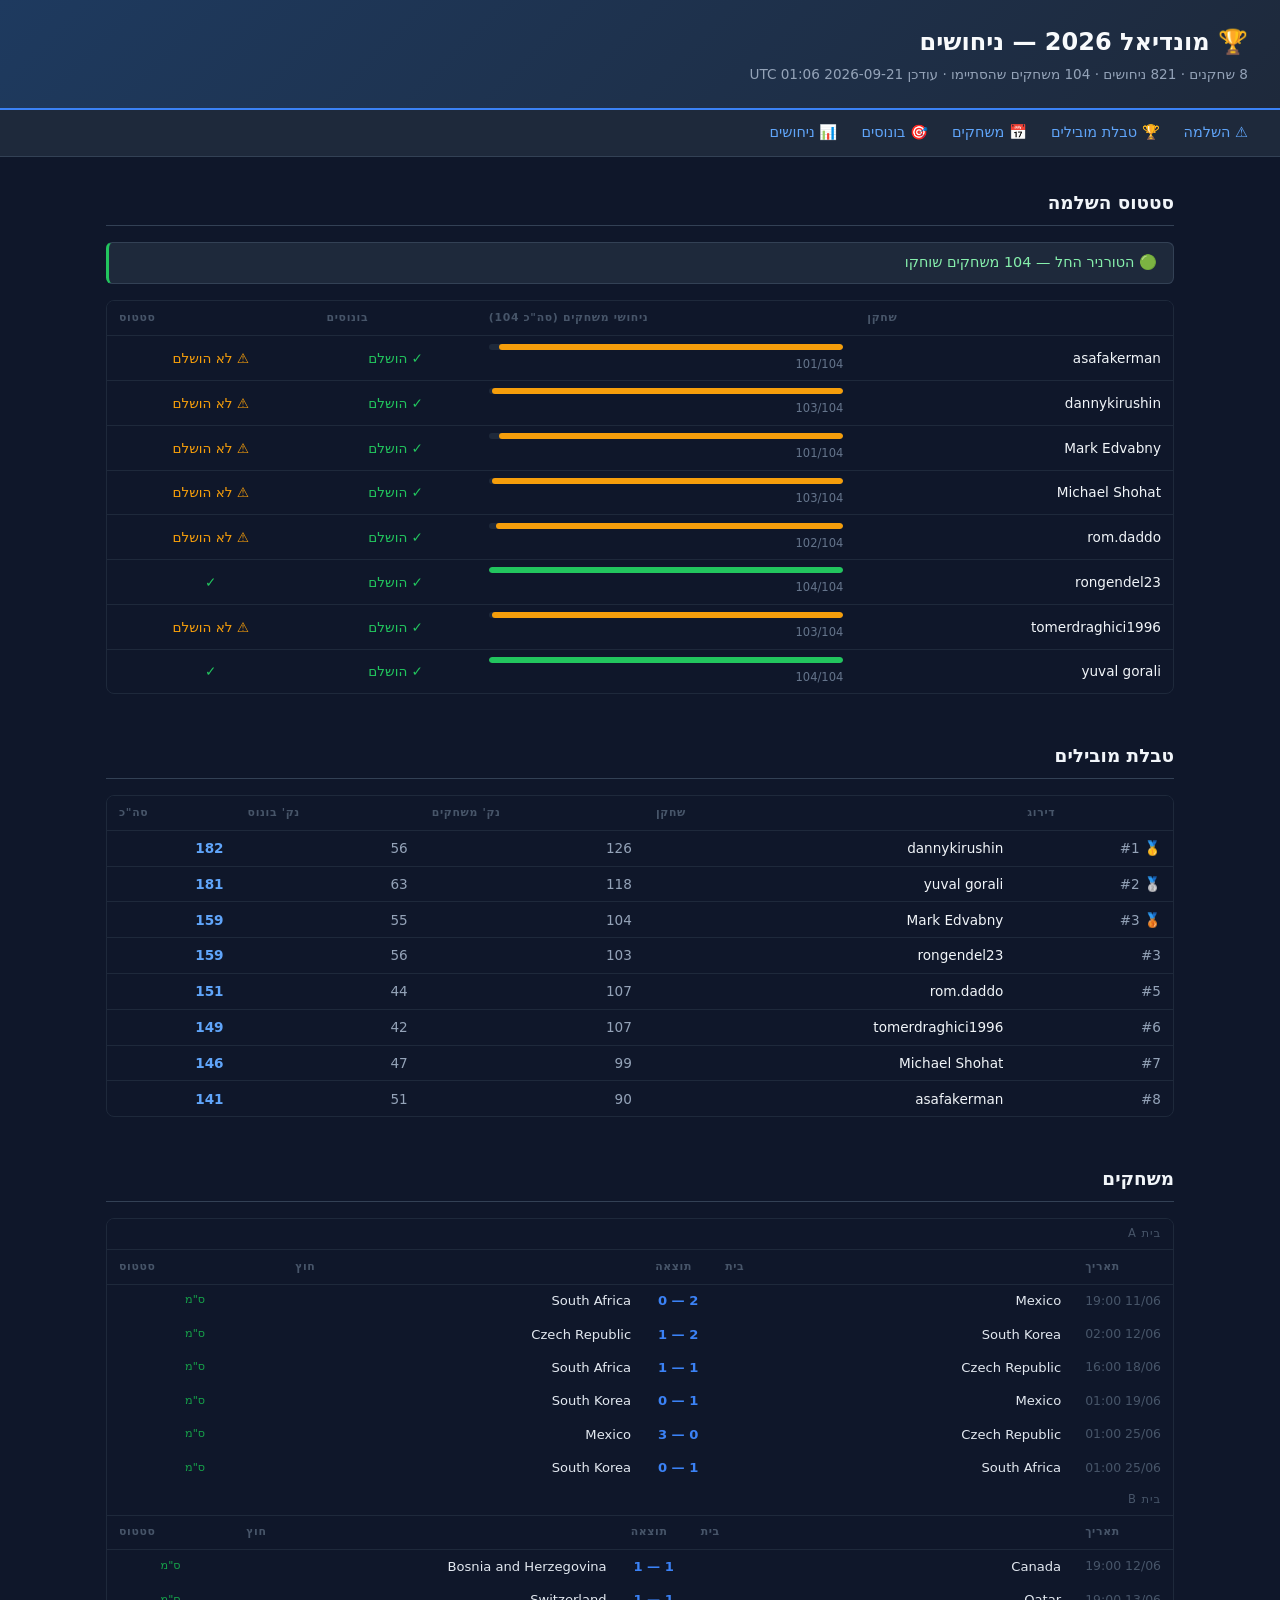
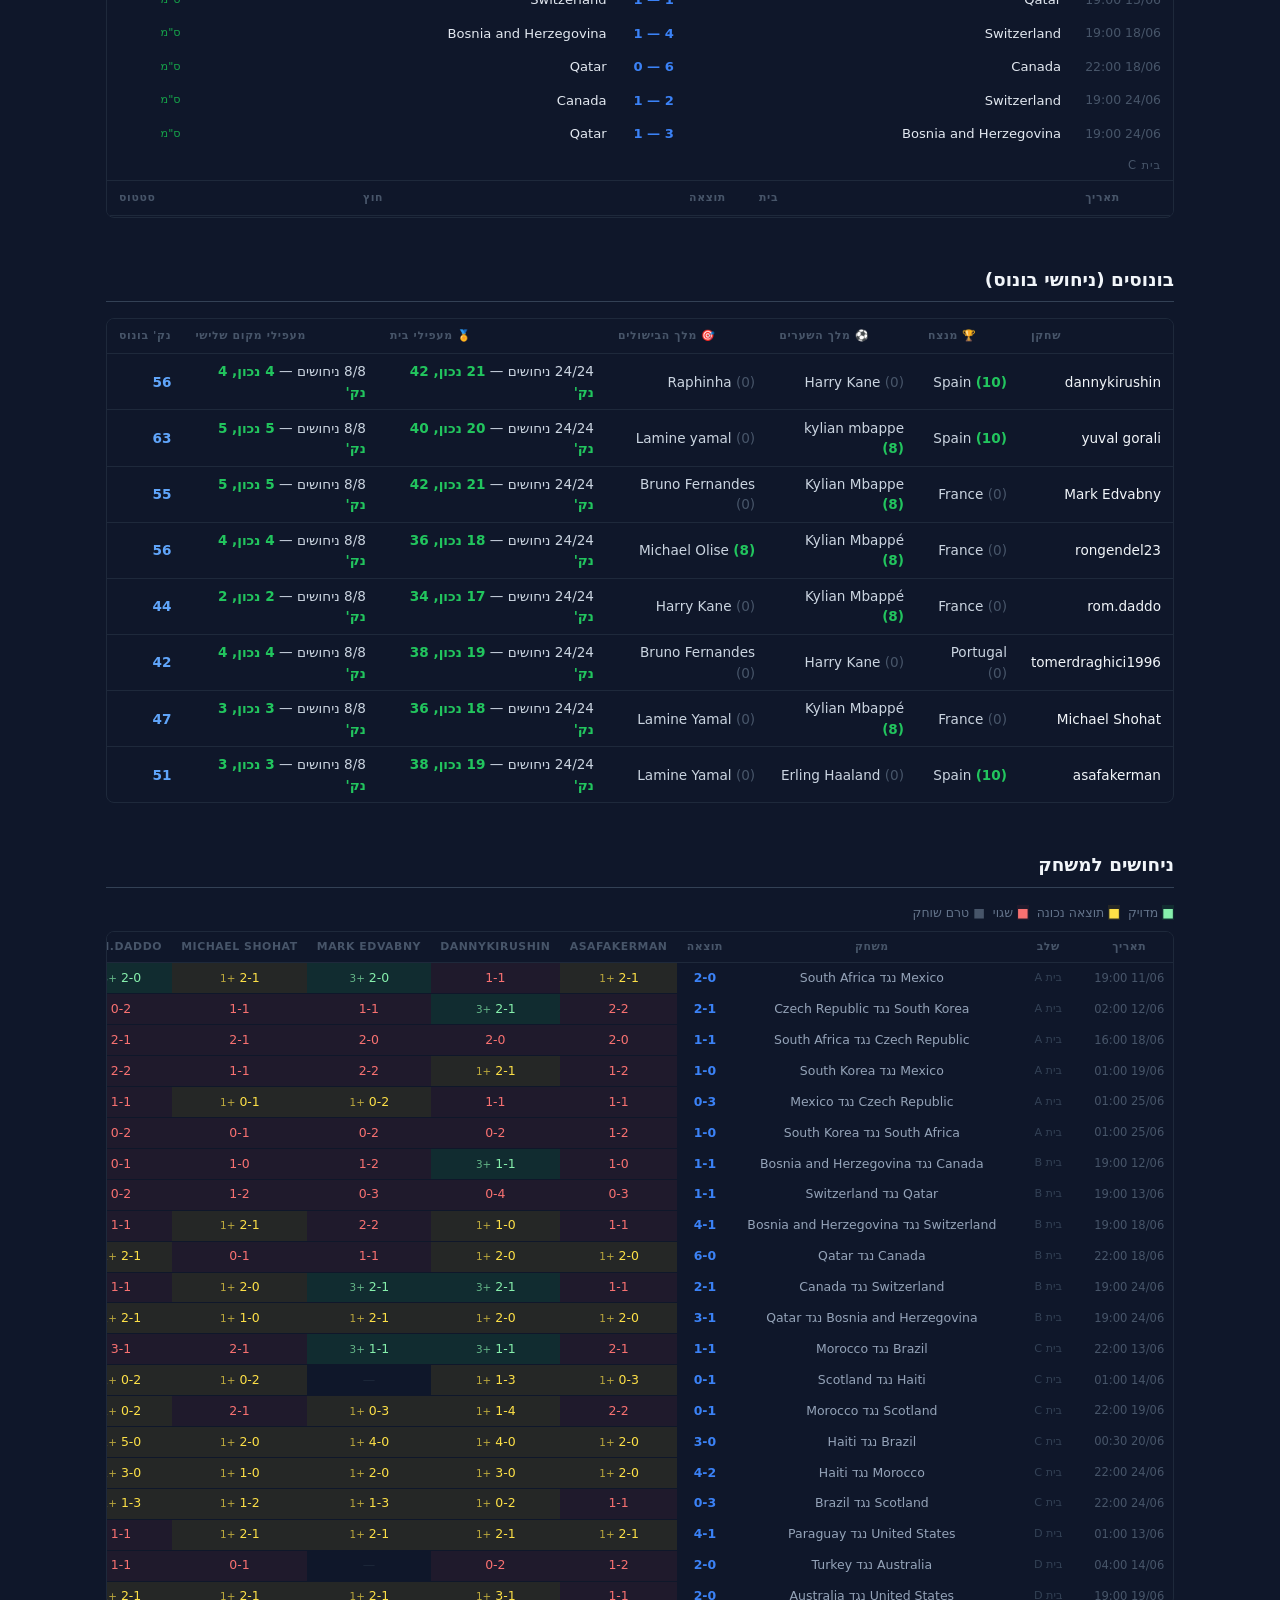
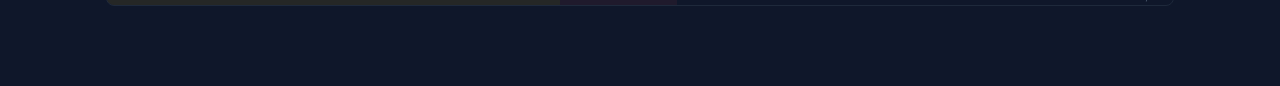
==== wcp-backup/index.html @ 982d3096 "Update WCP backup page" ====
<!DOCTYPE html>
<html lang="he" dir="rtl">
<head>
<meta charset="UTF-8">
<meta name="viewport" content="width=device-width, initial-scale=1">
<title>מונדיאל 2026 — 2026-09-21 01:06 UTC</title>
<style>
  * { box-sizing: border-box; margin: 0; padding: 0; }
  body { font-family: system-ui, -apple-system, sans-serif; background: #0f172a; color: #e2e8f0; line-height: 1.5; }
  header { background: linear-gradient(135deg, #1e3a5f 0%, #1e293b 100%); padding: 1.5rem 2rem; border-bottom: 2px solid #3b82f6; }
  header h1 { font-size: 1.5rem; color: #f8fafc; }
  header p { font-size: 0.85rem; color: #94a3b8; margin-top: 0.25rem; }
  nav { background: #1e293b; padding: 0.75rem 2rem; display: flex; gap: 1.5rem; flex-wrap: wrap; border-bottom: 1px solid #334155; position: sticky; top: 0; z-index: 10; }
  nav a { color: #60a5fa; text-decoration: none; font-size: 0.9rem; font-weight: 500; }
  nav a:hover { color: #93c5fd; }
  main { max-width: 1100px; margin: 0 auto; padding: 2rem 1rem; }
  section { margin-bottom: 3rem; }
  h2 { font-size: 1.15rem; color: #f1f5f9; margin-bottom: 1rem; padding-bottom: 0.5rem; border-bottom: 1px solid #334155; }
  .table-wrap { overflow-x: auto; border-radius: 0.5rem; border: 1px solid #1e293b; }
  table { width: 100%; border-collapse: collapse; font-size: 0.85rem; }
  th { background: #0f172a; color: #475569; text-align: left; padding: 0.55rem 0.75rem; white-space: nowrap; font-size: 0.68rem; text-transform: uppercase; letter-spacing: 0.06em; border-bottom: 1px solid #1e293b; }
  td { padding: 0.45rem 0.75rem; border-bottom: 1px solid #1e293b; color: #cbd5e1; }
  tr:last-child td { border-bottom: none; }
  tr:hover td { background: #161f2e; }
  .rank { color: #94a3b8; min-width: 60px; }
  .player-name { color: #f1f5f9; font-weight: 500; }
  .pts { text-align: right; color: #94a3b8; }
  .pts.total { color: #60a5fa; font-weight: 700; }
  .empty { color: #475569; font-style: italic; }
  .empty-cell { color: #1e293b; }
  .center { text-align: center; }
  .done { color: #22c55e; font-size: 0.85rem; }
  .missing { color: #f59e0b; font-size: 0.85rem; }
  .pts-earned { color: #22c55e; font-weight: 600; }
  .pts-zero { color: #475569; }
  .pts-pending { color: #334155; font-style: italic; }
  .countdown { background: #1e293b; border: 1px solid #334155; border-left: 3px solid #f59e0b; border-radius: 0.4rem; padding: 0.6rem 1rem; margin-bottom: 1rem; font-size: 0.9rem; color: #fbbf24; }
  .countdown.started { border-left-color: #22c55e; color: #86efac; }
  .completion-cell { min-width: 180px; }
  .bar-wrap { height: 6px; background: #1e293b; border-radius: 9999px; overflow: hidden; margin-bottom: 3px; }
  .bar { height: 100%; border-radius: 9999px; }
  .bar-done { background: #22c55e; }
  .bar-warn { background: #f59e0b; }
  .bar-low { background: #ef4444; }
  .bar-label { font-size: 0.72rem; color: #64748b; }
  .matches-scroll { max-height: 600px; overflow-y: auto; border: 1px solid #1e293b; border-radius: 0.5rem; }
  .match-group { }
  .match-group-header { background: #0f172a; padding: 0.4rem 0.75rem; font-size: 0.72rem; color: #475569; text-transform: uppercase; letter-spacing: 0.08em; position: sticky; top: 0; border-bottom: 1px solid #1e293b; }
  .match-table { width: 100%; border-collapse: collapse; font-size: 0.82rem; }
  .match-table td { padding: 0.4rem 0.75rem; border-bottom: 1px solid #0f172a; }
  .match-table tr:hover td { background: #161f2e; }
  .match-date { color: #475569; white-space: nowrap; font-size: 0.78rem; width: 90px; }
  .match-team { color: #e2e8f0; }
  .match-team.home { text-align: right; }
  .score-cell { text-align: center; font-weight: 600; width: 70px; white-space: nowrap; }
  .score-cell.finished { color: #3b82f6; }
  .score-cell.live { color: #ef4444; }
  .score-cell.upcoming { color: #334155; }
  .status-ft { font-size: 0.7rem; color: #16a34a; text-align: center; }
  .status-live { text-align: center; }
  .status-sched { font-size: 0.72rem; color: #475569; text-align: center; }
  .pred-legend { font-size: 0.78rem; color: #64748b; margin-bottom: 0.5rem; }
  .pred-grid-wrap { overflow-x: auto; border: 1px solid #1e293b; border-radius: 0.5rem; max-height: 75vh; }
  .pred-grid { border-collapse: collapse; font-size: 0.78rem; }
  .pred-grid th { background: #0f172a; color: #475569; text-align: center; padding: 0.45rem 0.6rem; white-space: nowrap; font-size: 0.68rem; text-transform: uppercase; letter-spacing: 0.05em; border-bottom: 1px solid #1e293b; position: sticky; top: 0; }
  .pred-grid td { padding: 0.35rem 0.55rem; border-bottom: 1px solid #0f172a; white-space: nowrap; text-align: center; }
  .pred-grid tr:hover td { background: #161f2e; }
  .pred-player { min-width: 70px; }
  .pred-date { color: #475569; font-size: 0.72rem; text-align: left; }
  .pred-stage { color: #334155; font-size: 0.7rem; text-align: left; }
  .pred-match { color: #94a3b8; text-align: left; min-width: 130px; }
  .pred-actual { color: #3b82f6; font-weight: 700; }
  .pred-live { color: #ef4444; }
  .pred-pending { color: #334155; }
  .pred-none { color: #1e293b; }
  .pred-exact { background: rgba(34,197,94,0.12); color: #86efac; }
  .pred-result { background: rgba(234,179,8,0.10); color: #fde047; }
  .pred-wrong { background: rgba(239,68,68,0.07); color: #f87171; }
  .pred-unscored { color: #475569; }
  .pred-row-upcoming td { opacity: 0.55; }
  .pred-pts { font-size: 0.65rem; color: inherit; opacity: 0.7; margin-left: 1px; }

</style>
<script>setTimeout(function(){location.replace(location.pathname+"?t="+Date.now());},600000);</script>
</head>
<body>
<header>
<h1>🏆 מונדיאל 2026 — ניחושים</h1>
<p>8 שחקנים · 821 ניחושים · 104 משחקים שהסתיימו · עודכן 2026-09-21 01:06 UTC</p>
</header>
<nav>
<a href="#completion">⚠️ השלמה</a>
<a href="#leaderboard">🏆 טבלת מובילים</a>
<a href="#matches">📅 משחקים</a>
<a href="#extras">🎯 בונוסים</a>
<a href="#predictions">📊 ניחושים</a>
</nav>
<main>
<section id="completion"><h2>סטטוס השלמה</h2><div class="countdown started">🟢 הטורניר החל &mdash; 104 משחקים שוחקו</div><div class="table-wrap"><table><thead><tr><th>שחקן</th><th>ניחושי משחקים (סה"כ 104)</th><th>בונוסים</th><th>סטטוס</th></tr></thead><tbody><tr><td class="player-name">asafakerman</td><td class="completion-cell"><div class="bar-wrap"><div class="bar bar-warn" style="width:97%"></div></div><span class="bar-label">101/104</span></td><td class="center"><span class="done">✓ הושלם</span></td><td class="center"><span class="missing">⚠ לא הושלם</span></td></tr><tr><td class="player-name">dannykirushin</td><td class="completion-cell"><div class="bar-wrap"><div class="bar bar-warn" style="width:99%"></div></div><span class="bar-label">103/104</span></td><td class="center"><span class="done">✓ הושלם</span></td><td class="center"><span class="missing">⚠ לא הושלם</span></td></tr><tr><td class="player-name">Mark Edvabny</td><td class="completion-cell"><div class="bar-wrap"><div class="bar bar-warn" style="width:97%"></div></div><span class="bar-label">101/104</span></td><td class="center"><span class="done">✓ הושלם</span></td><td class="center"><span class="missing">⚠ לא הושלם</span></td></tr><tr><td class="player-name">Michael Shohat</td><td class="completion-cell"><div class="bar-wrap"><div class="bar bar-warn" style="width:99%"></div></div><span class="bar-label">103/104</span></td><td class="center"><span class="done">✓ הושלם</span></td><td class="center"><span class="missing">⚠ לא הושלם</span></td></tr><tr><td class="player-name">rom.daddo</td><td class="completion-cell"><div class="bar-wrap"><div class="bar bar-warn" style="width:98%"></div></div><span class="bar-label">102/104</span></td><td class="center"><span class="done">✓ הושלם</span></td><td class="center"><span class="missing">⚠ לא הושלם</span></td></tr><tr><td class="player-name">rongendel23</td><td class="completion-cell"><div class="bar-wrap"><div class="bar bar-done" style="width:100%"></div></div><span class="bar-label">104/104</span></td><td class="center"><span class="done">✓ הושלם</span></td><td class="center"><span class="done">✓</span></td></tr><tr><td class="player-name">tomerdraghici1996</td><td class="completion-cell"><div class="bar-wrap"><div class="bar bar-warn" style="width:99%"></div></div><span class="bar-label">103/104</span></td><td class="center"><span class="done">✓ הושלם</span></td><td class="center"><span class="missing">⚠ לא הושלם</span></td></tr><tr><td class="player-name">yuval gorali</td><td class="completion-cell"><div class="bar-wrap"><div class="bar bar-done" style="width:100%"></div></div><span class="bar-label">104/104</span></td><td class="center"><span class="done">✓ הושלם</span></td><td class="center"><span class="done">✓</span></td></tr></tbody></table></div></section>
<section id="leaderboard"><h2>טבלת מובילים</h2><div class="table-wrap"><table><thead><tr><th>דירוג</th><th>שחקן</th><th>נק' משחקים</th><th>נק' בונוס</th><th>סה"כ</th></tr></thead><tbody><tr><td class="rank">🥇 #1</td><td class="player-name">dannykirushin</td><td class="pts">126</td><td class="pts">56</td><td class="pts total">182</td></tr><tr><td class="rank">🥈 #2</td><td class="player-name">yuval gorali</td><td class="pts">118</td><td class="pts">63</td><td class="pts total">181</td></tr><tr><td class="rank">🥉 #3</td><td class="player-name">Mark Edvabny</td><td class="pts">104</td><td class="pts">55</td><td class="pts total">159</td></tr><tr><td class="rank">#3</td><td class="player-name">rongendel23</td><td class="pts">103</td><td class="pts">56</td><td class="pts total">159</td></tr><tr><td class="rank">#5</td><td class="player-name">rom.daddo</td><td class="pts">107</td><td class="pts">44</td><td class="pts total">151</td></tr><tr><td class="rank">#6</td><td class="player-name">tomerdraghici1996</td><td class="pts">107</td><td class="pts">42</td><td class="pts total">149</td></tr><tr><td class="rank">#7</td><td class="player-name">Michael Shohat</td><td class="pts">99</td><td class="pts">47</td><td class="pts total">146</td></tr><tr><td class="rank">#8</td><td class="player-name">asafakerman</td><td class="pts">90</td><td class="pts">51</td><td class="pts total">141</td></tr></tbody></table></div></section>
<section id="matches"><h2>משחקים</h2><div class="matches-scroll"><div class="match-group"><div class="match-group-header">בית A</div><table class="match-table"><thead><tr><th>תאריך</th><th>בית</th><th>תוצאה</th><th>חוץ</th><th>סטטוס</th></tr></thead><tbody><tr><td class="match-date">11/06 19:00</td><td class="match-team home">Mexico</td><td class="score-cell finished">2 &mdash; 0</td><td class="match-team away">South Africa</td><td class="status-ft">ס"מ</td></tr><tr><td class="match-date">12/06 02:00</td><td class="match-team home">South Korea</td><td class="score-cell finished">2 &mdash; 1</td><td class="match-team away">Czech Republic</td><td class="status-ft">ס"מ</td></tr><tr><td class="match-date">18/06 16:00</td><td class="match-team home">Czech Republic</td><td class="score-cell finished">1 &mdash; 1</td><td class="match-team away">South Africa</td><td class="status-ft">ס"מ</td></tr><tr><td class="match-date">19/06 01:00</td><td class="match-team home">Mexico</td><td class="score-cell finished">1 &mdash; 0</td><td class="match-team away">South Korea</td><td class="status-ft">ס"מ</td></tr><tr><td class="match-date">25/06 01:00</td><td class="match-team home">Czech Republic</td><td class="score-cell finished">0 &mdash; 3</td><td class="match-team away">Mexico</td><td class="status-ft">ס"מ</td></tr><tr><td class="match-date">25/06 01:00</td><td class="match-team home">South Africa</td><td class="score-cell finished">1 &mdash; 0</td><td class="match-team away">South Korea</td><td class="status-ft">ס"מ</td></tr></tbody></table></div><div class="match-group"><div class="match-group-header">בית B</div><table class="match-table"><thead><tr><th>תאריך</th><th>בית</th><th>תוצאה</th><th>חוץ</th><th>סטטוס</th></tr></thead><tbody><tr><td class="match-date">12/06 19:00</td><td class="match-team home">Canada</td><td class="score-cell finished">1 &mdash; 1</td><td class="match-team away">Bosnia and Herzegovina</td><td class="status-ft">ס"מ</td></tr><tr><td class="match-date">13/06 19:00</td><td class="match-team home">Qatar</td><td class="score-cell finished">1 &mdash; 1</td><td class="match-team away">Switzerland</td><td class="status-ft">ס"מ</td></tr><tr><td class="match-date">18/06 19:00</td><td class="match-team home">Switzerland</td><td class="score-cell finished">4 &mdash; 1</td><td class="match-team away">Bosnia and Herzegovina</td><td class="status-ft">ס"מ</td></tr><tr><td class="match-date">18/06 22:00</td><td class="match-team home">Canada</td><td class="score-cell finished">6 &mdash; 0</td><td class="match-team away">Qatar</td><td class="status-ft">ס"מ</td></tr><tr><td class="match-date">24/06 19:00</td><td class="match-team home">Switzerland</td><td class="score-cell finished">2 &mdash; 1</td><td class="match-team away">Canada</td><td class="status-ft">ס"מ</td></tr><tr><td class="match-date">24/06 19:00</td><td class="match-team home">Bosnia and Herzegovina</td><td class="score-cell finished">3 &mdash; 1</td><td class="match-team away">Qatar</td><td class="status-ft">ס"מ</td></tr></tbody></table></div><div class="match-group"><div class="match-group-header">בית C</div><table class="match-table"><thead><tr><th>תאריך</th><th>בית</th><th>תוצאה</th><th>חוץ</th><th>סטטוס</th></tr></thead><tbody><tr><td class="match-date">13/06 22:00</td><td class="match-team home">Brazil</td><td class="score-cell finished">1 &mdash; 1</td><td class="match-team away">Morocco</td><td class="status-ft">ס"מ</td></tr><tr><td class="match-date">14/06 01:00</td><td class="match-team home">Haiti</td><td class="score-cell finished">0 &mdash; 1</td><td class="match-team away">Scotland</td><td class="status-ft">ס"מ</td></tr><tr><td class="match-date">19/06 22:00</td><td class="match-team home">Scotland</td><td class="score-cell finished">0 &mdash; 1</td><td class="match-team away">Morocco</td><td class="status-ft">ס"מ</td></tr><tr><td class="match-date">20/06 00:30</td><td class="match-team home">Brazil</td><td class="score-cell finished">3 &mdash; 0</td><td class="match-team away">Haiti</td><td class="status-ft">ס"מ</td></tr><tr><td class="match-date">24/06 22:00</td><td class="match-team home">Morocco</td><td class="score-cell finished">4 &mdash; 2</td><td class="match-team away">Haiti</td><td class="status-ft">ס"מ</td></tr><tr><td class="match-date">24/06 22:00</td><td class="match-team home">Scotland</td><td class="score-cell finished">0 &mdash; 3</td><td class="match-team away">Brazil</td><td class="status-ft">ס"מ</td></tr></tbody></table></div><div class="match-group"><div class="match-group-header">בית D</div><table class="match-table"><thead><tr><th>תאריך</th><th>בית</th><th>תוצאה</th><th>חוץ</th><th>סטטוס</th></tr></thead><tbody><tr><td class="match-date">13/06 01:00</td><td class="match-team home">United States</td><td class="score-cell finished">4 &mdash; 1</td><td class="match-team away">Paraguay</td><td class="status-ft">ס"מ</td></tr><tr><td class="match-date">14/06 04:00</td><td class="match-team home">Australia</td><td class="score-cell finished">2 &mdash; 0</td><td class="match-team away">Turkey</td><td class="status-ft">ס"מ</td></tr><tr><td class="match-date">19/06 19:00</td><td class="match-team home">United States</td><td class="score-cell finished">2 &mdash; 0</td><td class="match-team away">Australia</td><td class="status-ft">ס"מ</td></tr><tr><td class="match-date">20/06 03:00</td><td class="match-team home">Turkey</td><td class="score-cell finished">0 &mdash; 1</td><td class="match-team away">Paraguay</td><td class="status-ft">ס"מ</td></tr><tr><td class="match-date">26/06 02:00</td><td class="match-team home">Turkey</td><td class="score-cell finished">3 &mdash; 2</td><td class="match-team away">United States</td><td class="status-ft">ס"מ</td></tr><tr><td class="match-date">26/06 02:00</td><td class="match-team home">Paraguay</td><td class="score-cell finished">0 &mdash; 0</td><td class="match-team away">Australia</td><td class="status-ft">ס"מ</td></tr></tbody></table></div><div class="match-group"><div class="match-group-header">בית E</div><table class="match-table"><thead><tr><th>תאריך</th><th>בית</th><th>תוצאה</th><th>חוץ</th><th>סטטוס</th></tr></thead><tbody><tr><td class="match-date">14/06 17:00</td><td class="match-team home">Germany</td><td class="score-cell finished">7 &mdash; 1</td><td class="match-team away">Curaçao</td><td class="status-ft">ס"מ</td></tr><tr><td class="match-date">14/06 23:00</td><td class="match-team home">Ivory Coast</td><td class="score-cell finished">1 &mdash; 0</td><td class="match-team away">Ecuador</td><td class="status-ft">ס"מ</td></tr><tr><td class="match-date">20/06 20:00</td><td class="match-team home">Germany</td><td class="score-cell finished">2 &mdash; 1</td><td class="match-team away">Ivory Coast</td><td class="status-ft">ס"מ</td></tr><tr><td class="match-date">21/06 00:00</td><td class="match-team home">Ecuador</td><td class="score-cell finished">0 &mdash; 0</td><td class="match-team away">Curaçao</td><td class="status-ft">ס"מ</td></tr><tr><td class="match-date">25/06 20:00</td><td class="match-team home">Ecuador</td><td class="score-cell finished">2 &mdash; 1</td><td class="match-team away">Germany</td><td class="status-ft">ס"מ</td></tr><tr><td class="match-date">25/06 20:00</td><td class="match-team home">Curaçao</td><td class="score-cell finished">0 &mdash; 2</td><td class="match-team away">Ivory Coast</td><td class="status-ft">ס"מ</td></tr></tbody></table></div><div class="match-group"><div class="match-group-header">בית F</div><table class="match-table"><thead><tr><th>תאריך</th><th>בית</th><th>תוצאה</th><th>חוץ</th><th>סטטוס</th></tr></thead><tbody><tr><td class="match-date">14/06 20:00</td><td class="match-team home">Netherlands</td><td class="score-cell finished">2 &mdash; 2</td><td class="match-team away">Japan</td><td class="status-ft">ס"מ</td></tr><tr><td class="match-date">15/06 02:00</td><td class="match-team home">Sweden</td><td class="score-cell finished">5 &mdash; 1</td><td class="match-team away">Tunisia</td><td class="status-ft">ס"מ</td></tr><tr><td class="match-date">20/06 17:00</td><td class="match-team home">Netherlands</td><td class="score-cell finished">5 &mdash; 1</td><td class="match-team away">Sweden</td><td class="status-ft">ס"מ</td></tr><tr><td class="match-date">21/06 04:00</td><td class="match-team home">Tunisia</td><td class="score-cell finished">0 &mdash; 4</td><td class="match-team away">Japan</td><td class="status-ft">ס"מ</td></tr><tr><td class="match-date">25/06 23:00</td><td class="match-team home">Tunisia</td><td class="score-cell finished">1 &mdash; 3</td><td class="match-team away">Netherlands</td><td class="status-ft">ס"מ</td></tr><tr><td class="match-date">25/06 23:00</td><td class="match-team home">Japan</td><td class="score-cell finished">1 &mdash; 1</td><td class="match-team away">Sweden</td><td class="status-ft">ס"מ</td></tr></tbody></table></div><div class="match-group"><div class="match-group-header">בית G</div><table class="match-table"><thead><tr><th>תאריך</th><th>בית</th><th>תוצאה</th><th>חוץ</th><th>סטטוס</th></tr></thead><tbody><tr><td class="match-date">15/06 19:00</td><td class="match-team home">Belgium</td><td class="score-cell finished">1 &mdash; 1</td><td class="match-team away">Egypt</td><td class="status-ft">ס"מ</td></tr><tr><td class="match-date">16/06 01:00</td><td class="match-team home">Iran</td><td class="score-cell finished">2 &mdash; 2</td><td class="match-team away">New Zealand</td><td class="status-ft">ס"מ</td></tr><tr><td class="match-date">21/06 19:00</td><td class="match-team home">Belgium</td><td class="score-cell finished">0 &mdash; 0</td><td class="match-team away">Iran</td><td class="status-ft">ס"מ</td></tr><tr><td class="match-date">22/06 01:00</td><td class="match-team home">New Zealand</td><td class="score-cell finished">1 &mdash; 3</td><td class="match-team away">Egypt</td><td class="status-ft">ס"מ</td></tr><tr><td class="match-date">27/06 03:00</td><td class="match-team home">New Zealand</td><td class="score-cell finished">1 &mdash; 5</td><td class="match-team away">Belgium</td><td class="status-ft">ס"מ</td></tr><tr><td class="match-date">27/06 03:00</td><td class="match-team home">Egypt</td><td class="score-cell finished">1 &mdash; 1</td><td class="match-team away">Iran</td><td class="status-ft">ס"מ</td></tr></tbody></table></div><div class="match-group"><div class="match-group-header">בית H</div><table class="match-table"><thead><tr><th>תאריך</th><th>בית</th><th>תוצאה</th><th>חוץ</th><th>סטטוס</th></tr></thead><tbody><tr><td class="match-date">15/06 16:00</td><td class="match-team home">Spain</td><td class="score-cell finished">0 &mdash; 0</td><td class="match-team away">Cape Verde</td><td class="status-ft">ס"מ</td></tr><tr><td class="match-date">15/06 22:00</td><td class="match-team home">Saudi Arabia</td><td class="score-cell finished">1 &mdash; 1</td><td class="match-team away">Uruguay</td><td class="status-ft">ס"מ</td></tr><tr><td class="match-date">21/06 16:00</td><td class="match-team home">Spain</td><td class="score-cell finished">4 &mdash; 0</td><td class="match-team away">Saudi Arabia</td><td class="status-ft">ס"מ</td></tr><tr><td class="match-date">21/06 22:00</td><td class="match-team home">Uruguay</td><td class="score-cell finished">2 &mdash; 2</td><td class="match-team away">Cape Verde</td><td class="status-ft">ס"מ</td></tr><tr><td class="match-date">27/06 00:00</td><td class="match-team home">Uruguay</td><td class="score-cell finished">0 &mdash; 1</td><td class="match-team away">Spain</td><td class="status-ft">ס"מ</td></tr><tr><td class="match-date">27/06 00:00</td><td class="match-team home">Cape Verde</td><td class="score-cell finished">0 &mdash; 0</td><td class="match-team away">Saudi Arabia</td><td class="status-ft">ס"מ</td></tr></tbody></table></div><div class="match-group"><div class="match-group-header">בית I</div><table class="match-table"><thead><tr><th>תאריך</th><th>בית</th><th>תוצאה</th><th>חוץ</th><th>סטטוס</th></tr></thead><tbody><tr><td class="match-date">16/06 19:00</td><td class="match-team home">France</td><td class="score-cell finished">3 &mdash; 1</td><td class="match-team away">Senegal</td><td class="status-ft">ס"מ</td></tr><tr><td class="match-date">16/06 22:00</td><td class="match-team home">Iraq</td><td class="score-cell finished">1 &mdash; 4</td><td class="match-team away">Norway</td><td class="status-ft">ס"מ</td></tr><tr><td class="match-date">22/06 21:00</td><td class="match-team home">France</td><td class="score-cell finished">3 &mdash; 0</td><td class="match-team away">Iraq</td><td class="status-ft">ס"מ</td></tr><tr><td class="match-date">23/06 00:00</td><td class="match-team home">Norway</td><td class="score-cell finished">3 &mdash; 2</td><td class="match-team away">Senegal</td><td class="status-ft">ס"מ</td></tr><tr><td class="match-date">26/06 19:00</td><td class="match-team home">Norway</td><td class="score-cell finished">1 &mdash; 4</td><td class="match-team away">France</td><td class="status-ft">ס"מ</td></tr><tr><td class="match-date">26/06 19:00</td><td class="match-team home">Senegal</td><td class="score-cell finished">5 &mdash; 0</td><td class="match-team away">Iraq</td><td class="status-ft">ס"מ</td></tr></tbody></table></div><div class="match-group"><div class="match-group-header">בית J</div><table class="match-table"><thead><tr><th>תאריך</th><th>בית</th><th>תוצאה</th><th>חוץ</th><th>סטטוס</th></tr></thead><tbody><tr><td class="match-date">17/06 01:00</td><td class="match-team home">Argentina</td><td class="score-cell finished">3 &mdash; 0</td><td class="match-team away">Algeria</td><td class="status-ft">ס"מ</td></tr><tr><td class="match-date">17/06 04:00</td><td class="match-team home">Austria</td><td class="score-cell finished">3 &mdash; 1</td><td class="match-team away">Jordan</td><td class="status-ft">ס"מ</td></tr><tr><td class="match-date">22/06 17:00</td><td class="match-team home">Argentina</td><td class="score-cell finished">2 &mdash; 0</td><td class="match-team away">Austria</td><td class="status-ft">ס"מ</td></tr><tr><td class="match-date">23/06 03:00</td><td class="match-team home">Jordan</td><td class="score-cell finished">1 &mdash; 2</td><td class="match-team away">Algeria</td><td class="status-ft">ס"מ</td></tr><tr><td class="match-date">28/06 02:00</td><td class="match-team home">Jordan</td><td class="score-cell finished">1 &mdash; 3</td><td class="match-team away">Argentina</td><td class="status-ft">ס"מ</td></tr><tr><td class="match-date">28/06 02:00</td><td class="match-team home">Algeria</td><td class="score-cell finished">3 &mdash; 3</td><td class="match-team away">Austria</td><td class="status-ft">ס"מ</td></tr></tbody></table></div><div class="match-group"><div class="match-group-header">בית K</div><table class="match-table"><thead><tr><th>תאריך</th><th>בית</th><th>תוצאה</th><th>חוץ</th><th>סטטוס</th></tr></thead><tbody><tr><td class="match-date">17/06 17:00</td><td class="match-team home">Portugal</td><td class="score-cell finished">1 &mdash; 1</td><td class="match-team away">DR Congo</td><td class="status-ft">ס"מ</td></tr><tr><td class="match-date">18/06 02:00</td><td class="match-team home">Uzbekistan</td><td class="score-cell finished">1 &mdash; 3</td><td class="match-team away">Colombia</td><td class="status-ft">ס"מ</td></tr><tr><td class="match-date">23/06 17:00</td><td class="match-team home">Portugal</td><td class="score-cell finished">5 &mdash; 0</td><td class="match-team away">Uzbekistan</td><td class="status-ft">ס"מ</td></tr><tr><td class="match-date">24/06 02:00</td><td class="match-team home">Colombia</td><td class="score-cell finished">1 &mdash; 0</td><td class="match-team away">DR Congo</td><td class="status-ft">ס"מ</td></tr><tr><td class="match-date">27/06 23:30</td><td class="match-team home">Colombia</td><td class="score-cell finished">0 &mdash; 0</td><td class="match-team away">Portugal</td><td class="status-ft">ס"מ</td></tr><tr><td class="match-date">27/06 23:30</td><td class="match-team home">DR Congo</td><td class="score-cell finished">3 &mdash; 1</td><td class="match-team away">Uzbekistan</td><td class="status-ft">ס"מ</td></tr></tbody></table></div><div class="match-group"><div class="match-group-header">בית L</div><table class="match-table"><thead><tr><th>תאריך</th><th>בית</th><th>תוצאה</th><th>חוץ</th><th>סטטוס</th></tr></thead><tbody><tr><td class="match-date">17/06 20:00</td><td class="match-team home">England</td><td class="score-cell finished">4 &mdash; 2</td><td class="match-team away">Croatia</td><td class="status-ft">ס"מ</td></tr><tr><td class="match-date">17/06 23:00</td><td class="match-team home">Ghana</td><td class="score-cell finished">1 &mdash; 0</td><td class="match-team away">Panama</td><td class="status-ft">ס"מ</td></tr><tr><td class="match-date">23/06 20:00</td><td class="match-team home">England</td><td class="score-cell finished">0 &mdash; 0</td><td class="match-team away">Ghana</td><td class="status-ft">ס"מ</td></tr><tr><td class="match-date">23/06 23:00</td><td class="match-team home">Panama</td><td class="score-cell finished">0 &mdash; 1</td><td class="match-team away">Croatia</td><td class="status-ft">ס"מ</td></tr><tr><td class="match-date">27/06 21:00</td><td class="match-team home">Panama</td><td class="score-cell finished">0 &mdash; 2</td><td class="match-team away">England</td><td class="status-ft">ס"מ</td></tr><tr><td class="match-date">27/06 21:00</td><td class="match-team home">Croatia</td><td class="score-cell finished">2 &mdash; 1</td><td class="match-team away">Ghana</td><td class="status-ft">ס"מ</td></tr></tbody></table></div><div class="match-group"><div class="match-group-header">מקום שלישי</div><table class="match-table"><thead><tr><th>תאריך</th><th>בית</th><th>תוצאה</th><th>חוץ</th><th>סטטוס</th></tr></thead><tbody><tr><td class="match-date">18/07 21:00</td><td class="match-team home">France</td><td class="score-cell finished">4 &mdash; 6</td><td class="match-team away">England</td><td class="status-ft">ס"מ</td></tr></tbody></table></div><div class="match-group"><div class="match-group-header">גמר</div><table class="match-table"><thead><tr><th>תאריך</th><th>בית</th><th>תוצאה</th><th>חוץ</th><th>סטטוס</th></tr></thead><tbody><tr><td class="match-date">19/07 19:00</td><td class="match-team home">Spain</td><td class="score-cell finished">0 &mdash; 0</td><td class="match-team away">Argentina</td><td class="status-ft">ס"מ</td></tr></tbody></table></div><div class="match-group"><div class="match-group-header">R32</div><table class="match-table"><thead><tr><th>תאריך</th><th>בית</th><th>תוצאה</th><th>חוץ</th><th>סטטוס</th></tr></thead><tbody><tr><td class="match-date">28/06 19:00</td><td class="match-team home">South Africa</td><td class="score-cell finished">0 &mdash; 1</td><td class="match-team away">Canada</td><td class="status-ft">ס"מ</td></tr><tr><td class="match-date">29/06 17:00</td><td class="match-team home">Brazil</td><td class="score-cell finished">2 &mdash; 1</td><td class="match-team away">Japan</td><td class="status-ft">ס"מ</td></tr><tr><td class="match-date">29/06 20:30</td><td class="match-team home">Germany</td><td class="score-cell finished">1 &mdash; 1</td><td class="match-team away">Paraguay</td><td class="status-ft">ס"מ</td></tr><tr><td class="match-date">30/06 01:00</td><td class="match-team home">Netherlands</td><td class="score-cell finished">1 &mdash; 1</td><td class="match-team away">Morocco</td><td class="status-ft">ס"מ</td></tr><tr><td class="match-date">30/06 17:00</td><td class="match-team home">Ivory Coast</td><td class="score-cell finished">1 &mdash; 2</td><td class="match-team away">Norway</td><td class="status-ft">ס"מ</td></tr><tr><td class="match-date">30/06 21:00</td><td class="match-team home">France</td><td class="score-cell finished">3 &mdash; 0</td><td class="match-team away">Sweden</td><td class="status-ft">ס"מ</td></tr><tr><td class="match-date">1/07 02:00</td><td class="match-team home">Mexico</td><td class="score-cell finished">2 &mdash; 0</td><td class="match-team away">Ecuador</td><td class="status-ft">ס"מ</td></tr><tr><td class="match-date">1/07 16:00</td><td class="match-team home">England</td><td class="score-cell finished">2 &mdash; 1</td><td class="match-team away">DR Congo</td><td class="status-ft">ס"מ</td></tr><tr><td class="match-date">1/07 20:00</td><td class="match-team home">Belgium</td><td class="score-cell finished">2 &mdash; 2</td><td class="match-team away">Senegal</td><td class="status-ft">ס"מ</td></tr><tr><td class="match-date">2/07 00:00</td><td class="match-team home">United States</td><td class="score-cell finished">2 &mdash; 0</td><td class="match-team away">Bosnia and Herzegovina</td><td class="status-ft">ס"מ</td></tr><tr><td class="match-date">2/07 19:00</td><td class="match-team home">Spain</td><td class="score-cell finished">3 &mdash; 0</td><td class="match-team away">Austria</td><td class="status-ft">ס"מ</td></tr><tr><td class="match-date">2/07 23:00</td><td class="match-team home">Portugal</td><td class="score-cell finished">2 &mdash; 1</td><td class="match-team away">Croatia</td><td class="status-ft">ס"מ</td></tr><tr><td class="match-date">3/07 03:00</td><td class="match-team home">Switzerland</td><td class="score-cell finished">2 &mdash; 0</td><td class="match-team away">Algeria</td><td class="status-ft">ס"מ</td></tr><tr><td class="match-date">3/07 18:00</td><td class="match-team home">Australia</td><td class="score-cell finished">1 &mdash; 1</td><td class="match-team away">Egypt</td><td class="status-ft">ס"מ</td></tr><tr><td class="match-date">3/07 22:00</td><td class="match-team home">Argentina</td><td class="score-cell finished">1 &mdash; 1</td><td class="match-team away">Cape Verde</td><td class="status-ft">ס"מ</td></tr><tr><td class="match-date">4/07 01:30</td><td class="match-team home">Colombia</td><td class="score-cell finished">1 &mdash; 0</td><td class="match-team away">Ghana</td><td class="status-ft">ס"מ</td></tr></tbody></table></div><div class="match-group"><div class="match-group-header">R16</div><table class="match-table"><thead><tr><th>תאריך</th><th>בית</th><th>תוצאה</th><th>חוץ</th><th>סטטוס</th></tr></thead><tbody><tr><td class="match-date">4/07 17:00</td><td class="match-team home">Canada</td><td class="score-cell finished">0 &mdash; 3</td><td class="match-team away">Morocco</td><td class="status-ft">ס"מ</td></tr><tr><td class="match-date">4/07 21:00</td><td class="match-team home">Paraguay</td><td class="score-cell finished">0 &mdash; 1</td><td class="match-team away">France</td><td class="status-ft">ס"מ</td></tr><tr><td class="match-date">5/07 20:00</td><td class="match-team home">Brazil</td><td class="score-cell finished">1 &mdash; 2</td><td class="match-team away">Norway</td><td class="status-ft">ס"מ</td></tr><tr><td class="match-date">6/07 01:00</td><td class="match-team home">Mexico</td><td class="score-cell finished">2 &mdash; 3</td><td class="match-team away">England</td><td class="status-ft">ס"מ</td></tr><tr><td class="match-date">6/07 19:00</td><td class="match-team home">Portugal</td><td class="score-cell finished">0 &mdash; 1</td><td class="match-team away">Spain</td><td class="status-ft">ס"מ</td></tr><tr><td class="match-date">7/07 00:00</td><td class="match-team home">United States</td><td class="score-cell finished">1 &mdash; 4</td><td class="match-team away">Belgium</td><td class="status-ft">ס"מ</td></tr><tr><td class="match-date">7/07 16:00</td><td class="match-team home">Argentina</td><td class="score-cell finished">3 &mdash; 2</td><td class="match-team away">Egypt</td><td class="status-ft">ס"מ</td></tr><tr><td class="match-date">7/07 20:00</td><td class="match-team home">Switzerland</td><td class="score-cell finished">0 &mdash; 0</td><td class="match-team away">Colombia</td><td class="status-ft">ס"מ</td></tr></tbody></table></div><div class="match-group"><div class="match-group-header">QF</div><table class="match-table"><thead><tr><th>תאריך</th><th>בית</th><th>תוצאה</th><th>חוץ</th><th>סטטוס</th></tr></thead><tbody><tr><td class="match-date">9/07 20:00</td><td class="match-team home">France</td><td class="score-cell finished">2 &mdash; 0</td><td class="match-team away">Morocco</td><td class="status-ft">ס"מ</td></tr><tr><td class="match-date">10/07 19:00</td><td class="match-team home">Spain</td><td class="score-cell finished">2 &mdash; 1</td><td class="match-team away">Belgium</td><td class="status-ft">ס"מ</td></tr><tr><td class="match-date">11/07 21:00</td><td class="match-team home">Norway</td><td class="score-cell finished">1 &mdash; 1</td><td class="match-team away">England</td><td class="status-ft">ס"מ</td></tr><tr><td class="match-date">12/07 01:00</td><td class="match-team home">Argentina</td><td class="score-cell finished">1 &mdash; 1</td><td class="match-team away">Switzerland</td><td class="status-ft">ס"מ</td></tr></tbody></table></div><div class="match-group"><div class="match-group-header">SF</div><table class="match-table"><thead><tr><th>תאריך</th><th>בית</th><th>תוצאה</th><th>חוץ</th><th>סטטוס</th></tr></thead><tbody><tr><td class="match-date">14/07 19:00</td><td class="match-team home">France</td><td class="score-cell finished">0 &mdash; 2</td><td class="match-team away">Spain</td><td class="status-ft">ס"מ</td></tr><tr><td class="match-date">15/07 19:00</td><td class="match-team home">England</td><td class="score-cell finished">1 &mdash; 2</td><td class="match-team away">Argentina</td><td class="status-ft">ס"מ</td></tr></tbody></table></div></div></section>
<section id="extras"><h2>בונוסים (ניחושי בונוס)</h2><div class="table-wrap"><table><thead><tr><th>שחקן</th><th>🏆 מנצח</th><th>⚽ מלך השערים</th><th>🎯 מלך הבישולים</th><th>🏅 מעפילי בית</th><th>מעפילי מקום שלישי</th><th>נק' בונוס</th></tr></thead><tbody><tr><td class="player-name">dannykirushin</td><td>Spain <span class="pts-earned">(10)</span></td><td>Harry Kane <span class="pts-zero">(0)</span></td><td>Raphinha <span class="pts-zero">(0)</span></td><td>24/24 ניחושים &mdash; <span class="pts-earned">21 נכון, 42 נק'</span></td><td>8/8 ניחושים &mdash; <span class="pts-earned">4 נכון, 4 נק'</span></td><td class="pts total">56</td></tr><tr><td class="player-name">yuval gorali</td><td>Spain <span class="pts-earned">(10)</span></td><td>kylian mbappe <span class="pts-earned">(8)</span></td><td>Lamine yamal <span class="pts-zero">(0)</span></td><td>24/24 ניחושים &mdash; <span class="pts-earned">20 נכון, 40 נק'</span></td><td>8/8 ניחושים &mdash; <span class="pts-earned">5 נכון, 5 נק'</span></td><td class="pts total">63</td></tr><tr><td class="player-name">Mark Edvabny</td><td>France <span class="pts-zero">(0)</span></td><td>Kylian Mbappe <span class="pts-earned">(8)</span></td><td>Bruno Fernandes <span class="pts-zero">(0)</span></td><td>24/24 ניחושים &mdash; <span class="pts-earned">21 נכון, 42 נק'</span></td><td>8/8 ניחושים &mdash; <span class="pts-earned">5 נכון, 5 נק'</span></td><td class="pts total">55</td></tr><tr><td class="player-name">rongendel23</td><td>France <span class="pts-zero">(0)</span></td><td>Kylian Mbappé <span class="pts-earned">(8)</span></td><td>Michael Olise <span class="pts-earned">(8)</span></td><td>24/24 ניחושים &mdash; <span class="pts-earned">18 נכון, 36 נק'</span></td><td>8/8 ניחושים &mdash; <span class="pts-earned">4 נכון, 4 נק'</span></td><td class="pts total">56</td></tr><tr><td class="player-name">rom.daddo</td><td>France <span class="pts-zero">(0)</span></td><td>Kylian Mbappé <span class="pts-earned">(8)</span></td><td>Harry Kane <span class="pts-zero">(0)</span></td><td>24/24 ניחושים &mdash; <span class="pts-earned">17 נכון, 34 נק'</span></td><td>8/8 ניחושים &mdash; <span class="pts-earned">2 נכון, 2 נק'</span></td><td class="pts total">44</td></tr><tr><td class="player-name">tomerdraghici1996</td><td>Portugal <span class="pts-zero">(0)</span></td><td>Harry Kane <span class="pts-zero">(0)</span></td><td>Bruno Fernandes <span class="pts-zero">(0)</span></td><td>24/24 ניחושים &mdash; <span class="pts-earned">19 נכון, 38 נק'</span></td><td>8/8 ניחושים &mdash; <span class="pts-earned">4 נכון, 4 נק'</span></td><td class="pts total">42</td></tr><tr><td class="player-name">Michael Shohat</td><td>France <span class="pts-zero">(0)</span></td><td>Kylian Mbappé <span class="pts-earned">(8)</span></td><td>Lamine Yamal <span class="pts-zero">(0)</span></td><td>24/24 ניחושים &mdash; <span class="pts-earned">18 נכון, 36 נק'</span></td><td>8/8 ניחושים &mdash; <span class="pts-earned">3 נכון, 3 נק'</span></td><td class="pts total">47</td></tr><tr><td class="player-name">asafakerman</td><td>Spain <span class="pts-earned">(10)</span></td><td>Erling Haaland <span class="pts-zero">(0)</span></td><td>Lamine Yamal <span class="pts-zero">(0)</span></td><td>24/24 ניחושים &mdash; <span class="pts-earned">19 נכון, 38 נק'</span></td><td>8/8 ניחושים &mdash; <span class="pts-earned">3 נכון, 3 נק'</span></td><td class="pts total">51</td></tr></tbody></table></div></section>
<section id="predictions"><h2>ניחושים למשחק</h2><p class="pred-legend"><span class="pred-exact">■</span> מדויק &nbsp;<span class="pred-result">■</span> תוצאה נכונה &nbsp;<span class="pred-wrong">■</span> שגוי &nbsp;<span class="pred-unscored">■</span> טרם שוחק</p><div class="pred-grid-wrap"><table class="pred-grid"><thead><tr><th>תאריך</th><th>שלב</th><th>משחק</th><th>תוצאה</th><th class="pred-player">asafakerman</th><th class="pred-player">dannykirushin</th><th class="pred-player">Mark Edvabny</th><th class="pred-player">Michael Shohat</th><th class="pred-player">rom.daddo</th><th class="pred-player">rongendel23</th><th class="pred-player">tomerdraghici1996</th><th class="pred-player">yuval gorali</th></tr></thead><tbody><tr class=""><td class="pred-date">11/06 19:00</td><td class="pred-stage">בית A</td><td class="pred-match">Mexico נגד South Africa</td><td class="pred-actual">2-0</td><td class="pred-result">2-1 <span class="pred-pts">+1</span></td><td class="pred-wrong">1-1</td><td class="pred-exact">2-0 <span class="pred-pts">+3</span></td><td class="pred-result">2-1 <span class="pred-pts">+1</span></td><td class="pred-exact">2-0 <span class="pred-pts">+3</span></td><td class="pred-result">1-0 <span class="pred-pts">+1</span></td><td class="pred-result">3-1 <span class="pred-pts">+1</span></td><td class="pred-result">1-0 <span class="pred-pts">+1</span></td></tr><tr class=""><td class="pred-date">12/06 02:00</td><td class="pred-stage">בית A</td><td class="pred-match">South Korea נגד Czech Republic</td><td class="pred-actual">2-1</td><td class="pred-wrong">2-2</td><td class="pred-exact">2-1 <span class="pred-pts">+3</span></td><td class="pred-wrong">1-1</td><td class="pred-wrong">1-1</td><td class="pred-wrong">0-2</td><td class="pred-exact">2-1 <span class="pred-pts">+3</span></td><td class="pred-wrong">1-1</td><td class="pred-wrong">1-1</td></tr><tr class=""><td class="pred-date">18/06 16:00</td><td class="pred-stage">בית A</td><td class="pred-match">Czech Republic נגד South Africa</td><td class="pred-actual">1-1</td><td class="pred-wrong">2-0</td><td class="pred-wrong">2-0</td><td class="pred-wrong">2-0</td><td class="pred-wrong">2-1</td><td class="pred-wrong">2-1</td><td class="pred-wrong">2-0</td><td class="pred-wrong">3-0</td><td class="pred-wrong">1-0</td></tr><tr class=""><td class="pred-date">19/06 01:00</td><td class="pred-stage">בית A</td><td class="pred-match">Mexico נגד South Korea</td><td class="pred-actual">1-0</td><td class="pred-wrong">1-2</td><td class="pred-result">2-1 <span class="pred-pts">+1</span></td><td class="pred-wrong">2-2</td><td class="pred-wrong">1-1</td><td class="pred-wrong">2-2</td><td class="pred-wrong">1-1</td><td class="pred-wrong">2-2</td><td class="pred-exact">1-0 <span class="pred-pts">+3</span></td></tr><tr class=""><td class="pred-date">25/06 01:00</td><td class="pred-stage">בית A</td><td class="pred-match">Czech Republic נגד Mexico</td><td class="pred-actual">0-3</td><td class="pred-wrong">1-1</td><td class="pred-wrong">1-1</td><td class="pred-result">0-2 <span class="pred-pts">+1</span></td><td class="pred-result">0-1 <span class="pred-pts">+1</span></td><td class="pred-wrong">1-1</td><td class="pred-wrong">1-1</td><td class="pred-wrong">2-1</td><td class="pred-result">0-1 <span class="pred-pts">+1</span></td></tr><tr class=""><td class="pred-date">25/06 01:00</td><td class="pred-stage">בית A</td><td class="pred-match">South Africa נגד South Korea</td><td class="pred-actual">1-0</td><td class="pred-wrong">1-2</td><td class="pred-wrong">0-2</td><td class="pred-wrong">0-2</td><td class="pred-wrong">0-1</td><td class="pred-wrong">0-2</td><td class="pred-wrong">1-2</td><td class="pred-wrong">1-3</td><td class="pred-wrong">0-1</td></tr><tr class=""><td class="pred-date">12/06 19:00</td><td class="pred-stage">בית B</td><td class="pred-match">Canada נגד Bosnia and Herzegovina</td><td class="pred-actual">1-1</td><td class="pred-wrong">1-0</td><td class="pred-exact">1-1 <span class="pred-pts">+3</span></td><td class="pred-wrong">1-2</td><td class="pred-wrong">1-0</td><td class="pred-wrong">0-1</td><td class="pred-exact">1-1 <span class="pred-pts">+3</span></td><td class="pred-wrong">1-2</td><td class="pred-wrong">2-0</td></tr><tr class=""><td class="pred-date">13/06 19:00</td><td class="pred-stage">בית B</td><td class="pred-match">Qatar נגד Switzerland</td><td class="pred-actual">1-1</td><td class="pred-wrong">0-3</td><td class="pred-wrong">0-4</td><td class="pred-wrong">0-3</td><td class="pred-wrong">1-2</td><td class="pred-wrong">0-2</td><td class="pred-wrong">0-3</td><td class="pred-wrong">0-3</td><td class="pred-wrong">0-4</td></tr><tr class=""><td class="pred-date">18/06 19:00</td><td class="pred-stage">בית B</td><td class="pred-match">Switzerland נגד Bosnia and Herzegovina</td><td class="pred-actual">4-1</td><td class="pred-wrong">1-1</td><td class="pred-result">1-0 <span class="pred-pts">+1</span></td><td class="pred-wrong">2-2</td><td class="pred-result">2-1 <span class="pred-pts">+1</span></td><td class="pred-wrong">1-1</td><td class="pred-result">1-0 <span class="pred-pts">+1</span></td><td class="pred-result">1-0 <span class="pred-pts">+1</span></td><td class="pred-result">2-0 <span class="pred-pts">+1</span></td></tr><tr class=""><td class="pred-date">18/06 22:00</td><td class="pred-stage">בית B</td><td class="pred-match">Canada נגד Qatar</td><td class="pred-actual">6-0</td><td class="pred-result">2-0 <span class="pred-pts">+1</span></td><td class="pred-result">2-0 <span class="pred-pts">+1</span></td><td class="pred-wrong">1-1</td><td class="pred-wrong">0-1</td><td class="pred-result">2-1 <span class="pred-pts">+1</span></td><td class="pred-result">2-0 <span class="pred-pts">+1</span></td><td class="pred-result">2-0 <span class="pred-pts">+1</span></td><td class="pred-result">1-0 <span class="pred-pts">+1</span></td></tr><tr class=""><td class="pred-date">24/06 19:00</td><td class="pred-stage">בית B</td><td class="pred-match">Switzerland נגד Canada</td><td class="pred-actual">2-1</td><td class="pred-wrong">1-1</td><td class="pred-exact">2-1 <span class="pred-pts">+3</span></td><td class="pred-exact">2-1 <span class="pred-pts">+3</span></td><td class="pred-result">2-0 <span class="pred-pts">+1</span></td><td class="pred-wrong">1-1</td><td class="pred-result">1-0 <span class="pred-pts">+1</span></td><td class="pred-wrong">1-2</td><td class="pred-wrong">1-1</td></tr><tr class=""><td class="pred-date">24/06 19:00</td><td class="pred-stage">בית B</td><td class="pred-match">Bosnia and Herzegovina נגד Qatar</td><td class="pred-actual">3-1</td><td class="pred-result">2-0 <span class="pred-pts">+1</span></td><td class="pred-result">2-0 <span class="pred-pts">+1</span></td><td class="pred-result">2-1 <span class="pred-pts">+1</span></td><td class="pred-result">1-0 <span class="pred-pts">+1</span></td><td class="pred-result">2-1 <span class="pred-pts">+1</span></td><td class="pred-result">2-0 <span class="pred-pts">+1</span></td><td class="pred-result">3-0 <span class="pred-pts">+1</span></td><td class="pred-result">3-0 <span class="pred-pts">+1</span></td></tr><tr class=""><td class="pred-date">13/06 22:00</td><td class="pred-stage">בית C</td><td class="pred-match">Brazil נגד Morocco</td><td class="pred-actual">1-1</td><td class="pred-wrong">2-1</td><td class="pred-exact">1-1 <span class="pred-pts">+3</span></td><td class="pred-exact">1-1 <span class="pred-pts">+3</span></td><td class="pred-wrong">2-1</td><td class="pred-wrong">3-1</td><td class="pred-wrong">2-1</td><td class="pred-wrong">2-1</td><td class="pred-wrong">2-1</td></tr><tr class=""><td class="pred-date">14/06 01:00</td><td class="pred-stage">בית C</td><td class="pred-match">Haiti נגד Scotland</td><td class="pred-actual">0-1</td><td class="pred-result">0-3 <span class="pred-pts">+1</span></td><td class="pred-result">1-3 <span class="pred-pts">+1</span></td><td class="pred-none">—</td><td class="pred-result">0-2 <span class="pred-pts">+1</span></td><td class="pred-result">0-2 <span class="pred-pts">+1</span></td><td class="pred-result">0-2 <span class="pred-pts">+1</span></td><td class="pred-result">0-4 <span class="pred-pts">+1</span></td><td class="pred-result">0-2 <span class="pred-pts">+1</span></td></tr><tr class=""><td class="pred-date">19/06 22:00</td><td class="pred-stage">בית C</td><td class="pred-match">Scotland נגד Morocco</td><td class="pred-actual">0-1</td><td class="pred-wrong">2-2</td><td class="pred-result">1-4 <span class="pred-pts">+1</span></td><td class="pred-result">0-3 <span class="pred-pts">+1</span></td><td class="pred-wrong">2-1</td><td class="pred-result">0-2 <span class="pred-pts">+1</span></td><td class="pred-wrong">1-1</td><td class="pred-wrong">2-1</td><td class="pred-result">1-2 <span class="pred-pts">+1</span></td></tr><tr class=""><td class="pred-date">20/06 00:30</td><td class="pred-stage">בית C</td><td class="pred-match">Brazil נגד Haiti</td><td class="pred-actual">3-0</td><td class="pred-result">2-0 <span class="pred-pts">+1</span></td><td class="pred-result">4-0 <span class="pred-pts">+1</span></td><td class="pred-result">4-0 <span class="pred-pts">+1</span></td><td class="pred-result">2-0 <span class="pred-pts">+1</span></td><td class="pred-result">5-0 <span class="pred-pts">+1</span></td><td class="pred-exact">3-0 <span class="pred-pts">+3</span></td><td class="pred-exact">3-0 <span class="pred-pts">+3</span></td><td class="pred-exact">3-0 <span class="pred-pts">+3</span></td></tr><tr class=""><td class="pred-date">24/06 22:00</td><td class="pred-stage">בית C</td><td class="pred-match">Morocco נגד Haiti</td><td class="pred-actual">4-2</td><td class="pred-result">2-0 <span class="pred-pts">+1</span></td><td class="pred-result">3-0 <span class="pred-pts">+1</span></td><td class="pred-result">2-0 <span class="pred-pts">+1</span></td><td class="pred-result">1-0 <span class="pred-pts">+1</span></td><td class="pred-result">3-0 <span class="pred-pts">+1</span></td><td class="pred-result">3-0 <span class="pred-pts">+1</span></td><td class="pred-result">2-0 <span class="pred-pts">+1</span></td><td class="pred-result">3-0 <span class="pred-pts">+1</span></td></tr><tr class=""><td class="pred-date">24/06 22:00</td><td class="pred-stage">בית C</td><td class="pred-match">Scotland נגד Brazil</td><td class="pred-actual">0-3</td><td class="pred-wrong">1-1</td><td class="pred-result">0-2 <span class="pred-pts">+1</span></td><td class="pred-result">1-3 <span class="pred-pts">+1</span></td><td class="pred-result">1-2 <span class="pred-pts">+1</span></td><td class="pred-result">1-3 <span class="pred-pts">+1</span></td><td class="pred-exact">0-3 <span class="pred-pts">+3</span></td><td class="pred-result">1-3 <span class="pred-pts">+1</span></td><td class="pred-result">0-2 <span class="pred-pts">+1</span></td></tr><tr class=""><td class="pred-date">13/06 01:00</td><td class="pred-stage">בית D</td><td class="pred-match">United States נגד Paraguay</td><td class="pred-actual">4-1</td><td class="pred-result">2-1 <span class="pred-pts">+1</span></td><td class="pred-result">2-1 <span class="pred-pts">+1</span></td><td class="pred-result">2-1 <span class="pred-pts">+1</span></td><td class="pred-result">2-1 <span class="pred-pts">+1</span></td><td class="pred-wrong">1-1</td><td class="pred-result">2-1 <span class="pred-pts">+1</span></td><td class="pred-result">2-0 <span class="pred-pts">+1</span></td><td class="pred-result">3-1 <span class="pred-pts">+1</span></td></tr><tr class=""><td class="pred-date">14/06 04:00</td><td class="pred-stage">בית D</td><td class="pred-match">Australia נגד Turkey</td><td class="pred-actual">2-0</td><td class="pred-wrong">1-2</td><td class="pred-wrong">0-2</td><td class="pred-none">—</td><td class="pred-wrong">0-1</td><td class="pred-wrong">1-1</td><td class="pred-wrong">0-2</td><td class="pred-wrong">0-2</td><td class="pred-wrong">1-3</td></tr><tr class=""><td class="pred-date">19/06 19:00</td><td class="pred-stage">בית D</td><td class="pred-match">United States נגד Australia</td><td class="pred-actual">2-0</td><td class="pred-wrong">1-1</td><td class="pred-result">3-1 <span class="pred-pts">+1</span></td><td class="pred-result">2-1 <span class="pred-pts">+1</span></td><td class="pred-result">2-1 <span class="pred-pts">+1</span></td><td class="pred-result">2-1 <span class="pred-pts">+1</span></td><td class="pred-result">2-1 <span class="pred-pts">+1</span></td><td class="pred-result">3-1 <span class="pred-pts">+1</span></td><td class="pred-exact">2-0 <span class="pred-pts">+3</span></td></tr><tr class=""><td class="pred-date">20/06 03:00</td><td class="pred-stage">בית D</td><td class="pred-match">Turkey נגד Paraguay</td><td class="pred-actual">0-1</td><td class="pred-wrong">2-1</td><td class="pred-wrong">2-0</td><td class="pred-wrong">1-1</td><td class="pred-wrong">1-1</td><td class="pred-wrong">1-1</td><td class="pred-wrong">2-0</td><td class="pred-none">—</td><td class="pred-wrong">2-1</td></tr><tr class=""><td class="pred-date">26/06 02:00</td><td class="pred-stage">בית D</td><td class="pred-match">Turkey נגד United States</td><td class="pred-actual">3-2</td><td class="pred-wrong">1-2</td><td class="pred-result">2-1 <span class="pred-pts">+1</span></td><td class="pred-wrong">1-3</td><td class="pred-result">1-0 <span class="pred-pts">+1</span></td><td class="pred-wrong">2-2</td><td class="pred-wrong">0-0</td><td class="pred-wrong">1-3</td><td class="pred-wrong">1-2</td></tr><tr class=""><td class="pred-date">26/06 02:00</td><td class="pred-stage">בית D</td><td class="pred-match">Paraguay נגד Australia</td><td class="pred-actual">0-0</td><td class="pred-wrong">1-2</td><td class="pred-result">2-2 <span class="pred-pts">+1</span></td><td class="pred-wrong">1-2</td><td class="pred-wrong">0-1</td><td class="pred-wrong">2-1</td><td class="pred-wrong">2-1</td><td class="pred-result">1-1 <span class="pred-pts">+1</span></td><td class="pred-exact">0-0 <span class="pred-pts">+3</span></td></tr><tr class=""><td class="pred-date">14/06 17:00</td><td class="pred-stage">בית E</td><td class="pred-match">Germany נגד Curaçao</td><td class="pred-actual">7-1</td><td class="pred-result">7-0 <span class="pred-pts">+1</span></td><td class="pred-result">5-0 <span class="pred-pts">+1</span></td><td class="pred-result">4-0 <span class="pred-pts">+1</span></td><td class="pred-result">3-0 <span class="pred-pts">+1</span></td><td class="pred-result">4-0 <span class="pred-pts">+1</span></td><td class="pred-result">4-0 <span class="pred-pts">+1</span></td><td class="pred-result">5-0 <span class="pred-pts">+1</span></td><td class="pred-result">4-0 <span class="pred-pts">+1</span></td></tr><tr class=""><td class="pred-date">14/06 23:00</td><td class="pred-stage">בית E</td><td class="pred-match">Ivory Coast נגד Ecuador</td><td class="pred-actual">1-0</td><td class="pred-wrong">1-1</td><td class="pred-wrong">1-1</td><td class="pred-wrong">0-0</td><td class="pred-result">2-1 <span class="pred-pts">+1</span></td><td class="pred-wrong">0-3</td><td class="pred-wrong">2-2</td><td class="pred-result">2-1 <span class="pred-pts">+1</span></td><td class="pred-wrong">1-1</td></tr><tr class=""><td class="pred-date">20/06 20:00</td><td class="pred-stage">בית E</td><td class="pred-match">Germany נגד Ivory Coast</td><td class="pred-actual">2-1</td><td class="pred-none">—</td><td class="pred-result">4-2 <span class="pred-pts">+1</span></td><td class="pred-result">3-1 <span class="pred-pts">+1</span></td><td class="pred-exact">2-1 <span class="pred-pts">+3</span></td><td class="pred-result">4-0 <span class="pred-pts">+1</span></td><td class="pred-result">3-1 <span class="pred-pts">+1</span></td><td class="pred-result">4-1 <span class="pred-pts">+1</span></td><td class="pred-result">3-0 <span class="pred-pts">+1</span></td></tr><tr class=""><td class="pred-date">21/06 00:00</td><td class="pred-stage">בית E</td><td class="pred-match">Ecuador נגד Curaçao</td><td class="pred-actual">0-0</td><td class="pred-none">—</td><td class="pred-wrong">3-0</td><td class="pred-wrong">3-0</td><td class="pred-wrong">2-0</td><td class="pred-wrong">2-0</td><td class="pred-wrong">2-0</td><td class="pred-wrong">3-0</td><td class="pred-wrong">1-0</td></tr><tr class=""><td class="pred-date">25/06 20:00</td><td class="pred-stage">בית E</td><td class="pred-match">Ecuador נגד Germany</td><td class="pred-actual">2-1</td><td class="pred-wrong">1-2</td><td class="pred-wrong">0-3</td><td class="pred-wrong">0-4</td><td class="pred-wrong">1-2</td><td class="pred-wrong">0-3</td><td class="pred-wrong">1-2</td><td class="pred-wrong">0-3</td><td class="pred-wrong">0-2</td></tr><tr class=""><td class="pred-date">25/06 20:00</td><td class="pred-stage">בית E</td><td class="pred-match">Curaçao נגד Ivory Coast</td><td class="pred-actual">0-2</td><td class="pred-result">1-2 <span class="pred-pts">+1</span></td><td class="pred-exact">0-2 <span class="pred-pts">+3</span></td><td class="pred-result">0-1 <span class="pred-pts">+1</span></td><td class="pred-result">0-1 <span class="pred-pts">+1</span></td><td class="pred-wrong">1-1</td><td class="pred-exact">0-2 <span class="pred-pts">+3</span></td><td class="pred-exact">0-2 <span class="pred-pts">+3</span></td><td class="pred-exact">0-2 <span class="pred-pts">+3</span></td></tr><tr class=""><td class="pred-date">14/06 20:00</td><td class="pred-stage">בית F</td><td class="pred-match">Netherlands נגד Japan</td><td class="pred-actual">2-2</td><td class="pred-exact">2-2 <span class="pred-pts">+3</span></td><td class="pred-wrong">1-2</td><td class="pred-wrong">3-2</td><td class="pred-result">1-1 <span class="pred-pts">+1</span></td><td class="pred-wrong">2-1</td><td class="pred-wrong">2-1</td><td class="pred-result">1-1 <span class="pred-pts">+1</span></td><td class="pred-result">1-1 <span class="pred-pts">+1</span></td></tr><tr class=""><td class="pred-date">15/06 02:00</td><td class="pred-stage">בית F</td><td class="pred-match">Sweden נגד Tunisia</td><td class="pred-actual">5-1</td><td class="pred-result">1-0 <span class="pred-pts">+1</span></td><td class="pred-result">2-0 <span class="pred-pts">+1</span></td><td class="pred-result">2-0 <span class="pred-pts">+1</span></td><td class="pred-wrong">1-1</td><td class="pred-none">—</td><td class="pred-result">1-0 <span class="pred-pts">+1</span></td><td class="pred-result">1-0 <span class="pred-pts">+1</span></td><td class="pred-result">1-0 <span class="pred-pts">+1</span></td></tr><tr class=""><td class="pred-date">20/06 17:00</td><td class="pred-stage">בית F</td><td class="pred-match">Netherlands נגד Sweden</td><td class="pred-actual">5-1</td><td class="pred-wrong">1-1</td><td class="pred-result">2-1 <span class="pred-pts">+1</span></td><td class="pred-wrong">1-2</td><td class="pred-wrong">2-2</td><td class="pred-result">2-1 <span class="pred-pts">+1</span></td><td class="pred-result">2-1 <span class="pred-pts">+1</span></td><td class="pred-wrong">2-2</td><td class="pred-result">2-0 <span class="pred-pts">+1</span></td></tr><tr class=""><td class="pred-date">21/06 04:00</td><td class="pred-stage">בית F</td><td class="pred-match">Tunisia נגד Japan</td><td class="pred-actual">0-4</td><td class="pred-none">—</td><td class="pred-result">1-3 <span class="pred-pts">+1</span></td><td class="pred-result">0-3 <span class="pred-pts">+1</span></td><td class="pred-result">1-3 <span class="pred-pts">+1</span></td><td class="pred-result">1-2 <span class="pred-pts">+1</span></td><td class="pred-result">0-1 <span class="pred-pts">+1</span></td><td class="pred-result">0-1 <span class="pred-pts">+1</span></td><td class="pred-result">1-2 <span class="pred-pts">+1</span></td></tr><tr class=""><td class="pred-date">25/06 23:00</td><td class="pred-stage">בית F</td><td class="pred-match">Tunisia נגד Netherlands</td><td class="pred-actual">1-3</td><td class="pred-result">1-2 <span class="pred-pts">+1</span></td><td class="pred-result">0-4 <span class="pred-pts">+1</span></td><td class="pred-result">0-3 <span class="pred-pts">+1</span></td><td class="pred-result">0-1 <span class="pred-pts">+1</span></td><td class="pred-result">1-2 <span class="pred-pts">+1</span></td><td class="pred-result">0-2 <span class="pred-pts">+1</span></td><td class="pred-result">0-4 <span class="pred-pts">+1</span></td><td class="pred-result">0-2 <span class="pred-pts">+1</span></td></tr><tr class=""><td class="pred-date">25/06 23:00</td><td class="pred-stage">בית F</td><td class="pred-match">Japan נגד Sweden</td><td class="pred-actual">1-1</td><td class="pred-exact">1-1 <span class="pred-pts">+3</span></td><td class="pred-wrong">2-1</td><td class="pred-wrong">3-1</td><td class="pred-wrong">1-0</td><td class="pred-wrong">3-2</td><td class="pred-exact">1-1 <span class="pred-pts">+3</span></td><td class="pred-wrong">2-1</td><td class="pred-exact">1-1 <span class="pred-pts">+3</span></td></tr><tr class=""><td class="pred-date">15/06 19:00</td><td class="pred-stage">בית G</td><td class="pred-match">Belgium נגד Egypt</td><td class="pred-actual">1-1</td><td class="pred-wrong">2-1</td><td class="pred-wrong">3-1</td><td class="pred-wrong">2-1</td><td class="pred-wrong">2-1</td><td class="pred-exact">1-1 <span class="pred-pts">+3</span></td><td class="pred-wrong">1-0</td><td class="pred-wrong">2-1</td><td class="pred-wrong">2-0</td></tr><tr class=""><td class="pred-date">16/06 01:00</td><td class="pred-stage">בית G</td><td class="pred-match">Iran נגד New Zealand</td><td class="pred-actual">2-2</td><td class="pred-result">1-1 <span class="pred-pts">+1</span></td><td class="pred-wrong">1-0</td><td class="pred-wrong">2-1</td><td class="pred-wrong">1-0</td><td class="pred-wrong">0-1</td><td class="pred-wrong">2-0</td><td class="pred-wrong">2-0</td><td class="pred-result">1-1 <span class="pred-pts">+1</span></td></tr><tr class=""><td class="pred-date">21/06 19:00</td><td class="pred-stage">בית G</td><td class="pred-match">Belgium נגד Iran</td><td class="pred-actual">0-0</td><td class="pred-result">1-1 <span class="pred-pts">+1</span></td><td class="pred-result">1-1 <span class="pred-pts">+1</span></td><td class="pred-wrong">2-0</td><td class="pred-wrong">2-1</td><td class="pred-wrong">3-1</td><td class="pred-wrong">2-1</td><td class="pred-wrong">3-1</td><td class="pred-wrong">2-0</td></tr><tr class=""><td class="pred-date">22/06 01:00</td><td class="pred-stage">בית G</td><td class="pred-match">New Zealand נגד Egypt</td><td class="pred-actual">1-3</td><td class="pred-wrong">1-1</td><td class="pred-result">1-2 <span class="pred-pts">+1</span></td><td class="pred-result">1-2 <span class="pred-pts">+1</span></td><td class="pred-result">0-1 <span class="pred-pts">+1</span></td><td class="pred-wrong">1-1</td><td class="pred-result">0-1 <span class="pred-pts">+1</span></td><td class="pred-wrong">1-1</td><td class="pred-result">1-2 <span class="pred-pts">+1</span></td></tr><tr class=""><td class="pred-date">27/06 03:00</td><td class="pred-stage">בית G</td><td class="pred-match">New Zealand נגד Belgium</td><td class="pred-actual">1-5</td><td class="pred-wrong">1-1</td><td class="pred-result">0-3 <span class="pred-pts">+1</span></td><td class="pred-result">0-2 <span class="pred-pts">+1</span></td><td class="pred-result">0-2 <span class="pred-pts">+1</span></td><td class="pred-result">1-2 <span class="pred-pts">+1</span></td><td class="pred-result">0-2 <span class="pred-pts">+1</span></td><td class="pred-result">0-1 <span class="pred-pts">+1</span></td><td class="pred-result">0-3 <span class="pred-pts">+1</span></td></tr><tr class=""><td class="pred-date">27/06 03:00</td><td class="pred-stage">בית G</td><td class="pred-match">Egypt נגד Iran</td><td class="pred-actual">1-1</td><td class="pred-exact">1-1 <span class="pred-pts">+3</span></td><td class="pred-exact">1-1 <span class="pred-pts">+3</span></td><td class="pred-exact">1-1 <span class="pred-pts">+3</span></td><td class="pred-wrong">0-1</td><td class="pred-wrong">3-1</td><td class="pred-wrong">2-1</td><td class="pred-wrong">2-1</td><td class="pred-wrong">1-0</td></tr><tr class=""><td class="pred-date">15/06 16:00</td><td class="pred-stage">בית H</td><td class="pred-match">Spain נגד Cape Verde</td><td class="pred-actual">0-0</td><td class="pred-wrong">5-0</td><td class="pred-wrong">5-0</td><td class="pred-wrong">5-0</td><td class="pred-wrong">5-1</td><td class="pred-wrong">5-0</td><td class="pred-wrong">2-0</td><td class="pred-wrong">6-0</td><td class="pred-wrong">4-0</td></tr><tr class=""><td class="pred-date">15/06 22:00</td><td class="pred-stage">בית H</td><td class="pred-match">Saudi Arabia נגד Uruguay</td><td class="pred-actual">1-1</td><td class="pred-wrong">1-2</td><td class="pred-wrong">0-3</td><td class="pred-wrong">0-3</td><td class="pred-wrong">0-2</td><td class="pred-wrong">0-2</td><td class="pred-exact">1-1 <span class="pred-pts">+3</span></td><td class="pred-wrong">0-1</td><td class="pred-wrong">0-1</td></tr><tr class=""><td class="pred-date">21/06 16:00</td><td class="pred-stage">בית H</td><td class="pred-match">Spain נגד Saudi Arabia</td><td class="pred-actual">4-0</td><td class="pred-wrong">1-1</td><td class="pred-result">3-0 <span class="pred-pts">+1</span></td><td class="pred-result">1-0 <span class="pred-pts">+1</span></td><td class="pred-result">3-0 <span class="pred-pts">+1</span></td><td class="pred-result">3-0 <span class="pred-pts">+1</span></td><td class="pred-result">2-0 <span class="pred-pts">+1</span></td><td class="pred-result">2-1 <span class="pred-pts">+1</span></td><td class="pred-exact">4-0 <span class="pred-pts">+3</span></td></tr><tr class=""><td class="pred-date">21/06 22:00</td><td class="pred-stage">בית H</td><td class="pred-match">Uruguay נגד Cape Verde</td><td class="pred-actual">2-2</td><td class="pred-result">1-1 <span class="pred-pts">+1</span></td><td class="pred-wrong">3-0</td><td class="pred-wrong">2-0</td><td class="pred-wrong">1-0</td><td class="pred-wrong">3-1</td><td class="pred-wrong">2-1</td><td class="pred-wrong">2-0</td><td class="pred-wrong">3-0</td></tr><tr class=""><td class="pred-date">27/06 00:00</td><td class="pred-stage">בית H</td><td class="pred-match">Uruguay נגד Spain</td><td class="pred-actual">0-1</td><td class="pred-wrong">1-1</td><td class="pred-result">0-3 <span class="pred-pts">+1</span></td><td class="pred-result">1-2 <span class="pred-pts">+1</span></td><td class="pred-exact">0-1 <span class="pred-pts">+3</span></td><td class="pred-result">2-3 <span class="pred-pts">+1</span></td><td class="pred-result">1-2 <span class="pred-pts">+1</span></td><td class="pred-result">0-2 <span class="pred-pts">+1</span></td><td class="pred-exact">0-1 <span class="pred-pts">+3</span></td></tr><tr class=""><td class="pred-date">27/06 00:00</td><td class="pred-stage">בית H</td><td class="pred-match">Cape Verde נגד Saudi Arabia</td><td class="pred-actual">0-0</td><td class="pred-result">1-1 <span class="pred-pts">+1</span></td><td class="pred-result">1-1 <span class="pred-pts">+1</span></td><td class="pred-result">1-1 <span class="pred-pts">+1</span></td><td class="pred-wrong">0-1</td><td class="pred-wrong">2-0</td><td class="pred-wrong">2-1</td><td class="pred-wrong">2-1</td><td class="pred-result">1-1 <span class="pred-pts">+1</span></td></tr><tr class=""><td class="pred-date">16/06 19:00</td><td class="pred-stage">בית I</td><td class="pred-match">France נגד Senegal</td><td class="pred-actual">3-1</td><td class="pred-wrong">1-1</td><td class="pred-result">2-0 <span class="pred-pts">+1</span></td><td class="pred-result">2-1 <span class="pred-pts">+1</span></td><td class="pred-result">4-0 <span class="pred-pts">+1</span></td><td class="pred-exact">3-1 <span class="pred-pts">+3</span></td><td class="pred-result">2-1 <span class="pred-pts">+1</span></td><td class="pred-result">2-0 <span class="pred-pts">+1</span></td><td class="pred-result">3-0 <span class="pred-pts">+1</span></td></tr><tr class=""><td class="pred-date">16/06 22:00</td><td class="pred-stage">בית I</td><td class="pred-match">Iraq נגד Norway</td><td class="pred-actual">1-4</td><td class="pred-result">0-4 <span class="pred-pts">+1</span></td><td class="pred-result">0-5 <span class="pred-pts">+1</span></td><td class="pred-result">0-2 <span class="pred-pts">+1</span></td><td class="pred-result">0-2 <span class="pred-pts">+1</span></td><td class="pred-result">0-2 <span class="pred-pts">+1</span></td><td class="pred-result">0-3 <span class="pred-pts">+1</span></td><td class="pred-result">0-3 <span class="pred-pts">+1</span></td><td class="pred-result">1-2 <span class="pred-pts">+1</span></td></tr><tr class=""><td class="pred-date">22/06 21:00</td><td class="pred-stage">בית I</td><td class="pred-match">France נגד Iraq</td><td class="pred-actual">3-0</td><td class="pred-result">2-1 <span class="pred-pts">+1</span></td><td class="pred-result">4-0 <span class="pred-pts">+1</span></td><td class="pred-result">4-0 <span class="pred-pts">+1</span></td><td class="pred-result">2-0 <span class="pred-pts">+1</span></td><td class="pred-result">5-0 <span class="pred-pts">+1</span></td><td class="pred-exact">3-0 <span class="pred-pts">+3</span></td><td class="pred-exact">3-0 <span class="pred-pts">+3</span></td><td class="pred-result">4-1 <span class="pred-pts">+1</span></td></tr><tr class=""><td class="pred-date">23/06 00:00</td><td class="pred-stage">בית I</td><td class="pred-match">Norway נגד Senegal</td><td class="pred-actual">3-2</td><td class="pred-wrong">1-1</td><td class="pred-result">2-1 <span class="pred-pts">+1</span></td><td class="pred-wrong">1-1</td><td class="pred-result">1-0 <span class="pred-pts">+1</span></td><td class="pred-result">3-1 <span class="pred-pts">+1</span></td><td class="pred-wrong">1-1</td><td class="pred-result">2-0 <span class="pred-pts">+1</span></td><td class="pred-result">2-0 <span class="pred-pts">+1</span></td></tr><tr class=""><td class="pred-date">26/06 19:00</td><td class="pred-stage">בית I</td><td class="pred-match">Norway נגד France</td><td class="pred-actual">1-4</td><td class="pred-result">1-2 <span class="pred-pts">+1</span></td><td class="pred-result">1-2 <span class="pred-pts">+1</span></td><td class="pred-result">1-2 <span class="pred-pts">+1</span></td><td class="pred-result">0-2 <span class="pred-pts">+1</span></td><td class="pred-result">1-3 <span class="pred-pts">+1</span></td><td class="pred-result">1-3 <span class="pred-pts">+1</span></td><td class="pred-result">1-3 <span class="pred-pts">+1</span></td><td class="pred-result">0-3 <span class="pred-pts">+1</span></td></tr><tr class=""><td class="pred-date">26/06 19:00</td><td class="pred-stage">בית I</td><td class="pred-match">Senegal נגד Iraq</td><td class="pred-actual">5-0</td><td class="pred-result">2-0 <span class="pred-pts">+1</span></td><td class="pred-result">3-1 <span class="pred-pts">+1</span></td><td class="pred-result">2-0 <span class="pred-pts">+1</span></td><td class="pred-result">1-0 <span class="pred-pts">+1</span></td><td class="pred-result">2-0 <span class="pred-pts">+1</span></td><td class="pred-result">2-0 <span class="pred-pts">+1</span></td><td class="pred-result">3-0 <span class="pred-pts">+1</span></td><td class="pred-result">3-0 <span class="pred-pts">+1</span></td></tr><tr class=""><td class="pred-date">17/06 01:00</td><td class="pred-stage">בית J</td><td class="pred-match">Argentina נגד Algeria</td><td class="pred-actual">3-0</td><td class="pred-result">2-1 <span class="pred-pts">+1</span></td><td class="pred-result">2-0 <span class="pred-pts">+1</span></td><td class="pred-result">3-1 <span class="pred-pts">+1</span></td><td class="pred-result">2-0 <span class="pred-pts">+1</span></td><td class="pred-result">2-1 <span class="pred-pts">+1</span></td><td class="pred-result">1-0 <span class="pred-pts">+1</span></td><td class="pred-result">2-0 <span class="pred-pts">+1</span></td><td class="pred-exact">3-0 <span class="pred-pts">+3</span></td></tr><tr class=""><td class="pred-date">17/06 04:00</td><td class="pred-stage">בית J</td><td class="pred-match">Austria נגד Jordan</td><td class="pred-actual">3-1</td><td class="pred-result">2-0 <span class="pred-pts">+1</span></td><td class="pred-result">3-0 <span class="pred-pts">+1</span></td><td class="pred-result">3-0 <span class="pred-pts">+1</span></td><td class="pred-result">2-0 <span class="pred-pts">+1</span></td><td class="pred-exact">3-1 <span class="pred-pts">+3</span></td><td class="pred-result">2-0 <span class="pred-pts">+1</span></td><td class="pred-result">2-0 <span class="pred-pts">+1</span></td><td class="pred-result">1-0 <span class="pred-pts">+1</span></td></tr><tr class=""><td class="pred-date">22/06 17:00</td><td class="pred-stage">בית J</td><td class="pred-match">Argentina נגד Austria</td><td class="pred-actual">2-0</td><td class="pred-wrong">1-1</td><td class="pred-result">3-1 <span class="pred-pts">+1</span></td><td class="pred-wrong">1-1</td><td class="pred-result">1-0 <span class="pred-pts">+1</span></td><td class="pred-result">3-2 <span class="pred-pts">+1</span></td><td class="pred-result">2-1 <span class="pred-pts">+1</span></td><td class="pred-result">2-1 <span class="pred-pts">+1</span></td><td class="pred-exact">2-0 <span class="pred-pts">+3</span></td></tr><tr class=""><td class="pred-date">23/06 03:00</td><td class="pred-stage">בית J</td><td class="pred-match">Jordan נגד Algeria</td><td class="pred-actual">1-2</td><td class="pred-wrong">1-1</td><td class="pred-result">0-2 <span class="pred-pts">+1</span></td><td class="pred-exact">1-2 <span class="pred-pts">+3</span></td><td class="pred-result">0-1 <span class="pred-pts">+1</span></td><td class="pred-result">0-2 <span class="pred-pts">+1</span></td><td class="pred-result">0-2 <span class="pred-pts">+1</span></td><td class="pred-result">0-2 <span class="pred-pts">+1</span></td><td class="pred-result">0-1 <span class="pred-pts">+1</span></td></tr><tr class=""><td class="pred-date">28/06 02:00</td><td class="pred-stage">בית J</td><td class="pred-match">Jordan נגד Argentina</td><td class="pred-actual">1-3</td><td class="pred-exact">1-3 <span class="pred-pts">+3</span></td><td class="pred-result">0-4 <span class="pred-pts">+1</span></td><td class="pred-result">0-3 <span class="pred-pts">+1</span></td><td class="pred-result">1-2 <span class="pred-pts">+1</span></td><td class="pred-result">0-5 <span class="pred-pts">+1</span></td><td class="pred-result">0-2 <span class="pred-pts">+1</span></td><td class="pred-result">0-4 <span class="pred-pts">+1</span></td><td class="pred-result">0-2 <span class="pred-pts">+1</span></td></tr><tr class=""><td class="pred-date">28/06 02:00</td><td class="pred-stage">בית J</td><td class="pred-match">Algeria נגד Austria</td><td class="pred-actual">3-3</td><td class="pred-result">1-1 <span class="pred-pts">+1</span></td><td class="pred-wrong">0-2</td><td class="pred-result">2-2 <span class="pred-pts">+1</span></td><td class="pred-wrong">0-1</td><td class="pred-result">1-1 <span class="pred-pts">+1</span></td><td class="pred-wrong">0-1</td><td class="pred-wrong">0-1</td><td class="pred-result">0-0 <span class="pred-pts">+1</span></td></tr><tr class=""><td class="pred-date">17/06 17:00</td><td class="pred-stage">בית K</td><td class="pred-match">Portugal נגד DR Congo</td><td class="pred-actual">1-1</td><td class="pred-wrong">3-0</td><td class="pred-wrong">3-1</td><td class="pred-wrong">3-0</td><td class="pred-wrong">3-1</td><td class="pred-wrong">4-0</td><td class="pred-wrong">2-1</td><td class="pred-wrong">3-0</td><td class="pred-wrong">2-0</td></tr><tr class=""><td class="pred-date">18/06 02:00</td><td class="pred-stage">בית K</td><td class="pred-match">Uzbekistan נגד Colombia</td><td class="pred-actual">1-3</td><td class="pred-result">0-1 <span class="pred-pts">+1</span></td><td class="pred-result">0-2 <span class="pred-pts">+1</span></td><td class="pred-result">0-2 <span class="pred-pts">+1</span></td><td class="pred-result">1-2 <span class="pred-pts">+1</span></td><td class="pred-result">0-2 <span class="pred-pts">+1</span></td><td class="pred-result">0-3 <span class="pred-pts">+1</span></td><td class="pred-result">0-3 <span class="pred-pts">+1</span></td><td class="pred-result">0-2 <span class="pred-pts">+1</span></td></tr><tr class=""><td class="pred-date">23/06 17:00</td><td class="pred-stage">בית K</td><td class="pred-match">Portugal נגד Uzbekistan</td><td class="pred-actual">5-0</td><td class="pred-result">2-1 <span class="pred-pts">+1</span></td><td class="pred-none">—</td><td class="pred-result">3-0 <span class="pred-pts">+1</span></td><td class="pred-result">2-0 <span class="pred-pts">+1</span></td><td class="pred-result">4-1 <span class="pred-pts">+1</span></td><td class="pred-result">2-0 <span class="pred-pts">+1</span></td><td class="pred-result">2-0 <span class="pred-pts">+1</span></td><td class="pred-result">3-0 <span class="pred-pts">+1</span></td></tr><tr class=""><td class="pred-date">24/06 02:00</td><td class="pred-stage">בית K</td><td class="pred-match">Colombia נגד DR Congo</td><td class="pred-actual">1-0</td><td class="pred-wrong">1-1</td><td class="pred-result">3-1 <span class="pred-pts">+1</span></td><td class="pred-result">2-0 <span class="pred-pts">+1</span></td><td class="pred-result">2-0 <span class="pred-pts">+1</span></td><td class="pred-result">2-0 <span class="pred-pts">+1</span></td><td class="pred-result">2-1 <span class="pred-pts">+1</span></td><td class="pred-result">2-1 <span class="pred-pts">+1</span></td><td class="pred-exact">1-0 <span class="pred-pts">+3</span></td></tr><tr class=""><td class="pred-date">27/06 23:30</td><td class="pred-stage">בית K</td><td class="pred-match">Colombia נגד Portugal</td><td class="pred-actual">0-0</td><td class="pred-result">1-1 <span class="pred-pts">+1</span></td><td class="pred-result">2-2 <span class="pred-pts">+1</span></td><td class="pred-wrong">2-3</td><td class="pred-wrong">0-1</td><td class="pred-wrong">1-2</td><td class="pred-wrong">1-2</td><td class="pred-wrong">1-2</td><td class="pred-result">1-1 <span class="pred-pts">+1</span></td></tr><tr class=""><td class="pred-date">27/06 23:30</td><td class="pred-stage">בית K</td><td class="pred-match">DR Congo נגד Uzbekistan</td><td class="pred-actual">3-1</td><td class="pred-result">1-0 <span class="pred-pts">+1</span></td><td class="pred-exact">3-1 <span class="pred-pts">+3</span></td><td class="pred-wrong">0-0</td><td class="pred-result">1-0 <span class="pred-pts">+1</span></td><td class="pred-result">2-0 <span class="pred-pts">+1</span></td><td class="pred-result">1-0 <span class="pred-pts">+1</span></td><td class="pred-result">1-0 <span class="pred-pts">+1</span></td><td class="pred-result">2-0 <span class="pred-pts">+1</span></td></tr><tr class=""><td class="pred-date">17/06 20:00</td><td class="pred-stage">בית L</td><td class="pred-match">England נגד Croatia</td><td class="pred-actual">4-2</td><td class="pred-wrong">1-1</td><td class="pred-result">2-1 <span class="pred-pts">+1</span></td><td class="pred-wrong">1-2</td><td class="pred-result">2-1 <span class="pred-pts">+1</span></td><td class="pred-wrong">1-1</td><td class="pred-result">1-0 <span class="pred-pts">+1</span></td><td class="pred-result">1-0 <span class="pred-pts">+1</span></td><td class="pred-result">2-0 <span class="pred-pts">+1</span></td></tr><tr class=""><td class="pred-date">17/06 23:00</td><td class="pred-stage">בית L</td><td class="pred-match">Ghana נגד Panama</td><td class="pred-actual">1-0</td><td class="pred-wrong">1-1</td><td class="pred-result">2-0 <span class="pred-pts">+1</span></td><td class="pred-result">2-1 <span class="pred-pts">+1</span></td><td class="pred-wrong">1-1</td><td class="pred-result">2-1 <span class="pred-pts">+1</span></td><td class="pred-result">2-0 <span class="pred-pts">+1</span></td><td class="pred-wrong">1-1</td><td class="pred-wrong">1-1</td></tr><tr class=""><td class="pred-date">23/06 20:00</td><td class="pred-stage">בית L</td><td class="pred-match">England נגד Ghana</td><td class="pred-actual">0-0</td><td class="pred-result">1-1 <span class="pred-pts">+1</span></td><td class="pred-wrong">3-1</td><td class="pred-wrong">3-1</td><td class="pred-wrong">1-0</td><td class="pred-wrong">3-0</td><td class="pred-wrong">2-0</td><td class="pred-wrong">4-1</td><td class="pred-wrong">2-1</td></tr><tr class=""><td class="pred-date">23/06 23:00</td><td class="pred-stage">בית L</td><td class="pred-match">Panama נגד Croatia</td><td class="pred-actual">0-1</td><td class="pred-wrong">1-1</td><td class="pred-result">0-3 <span class="pred-pts">+1</span></td><td class="pred-result">0-2 <span class="pred-pts">+1</span></td><td class="pred-exact">0-1 <span class="pred-pts">+3</span></td><td class="pred-result">1-2 <span class="pred-pts">+1</span></td><td class="pred-exact">0-1 <span class="pred-pts">+3</span></td><td class="pred-result">1-3 <span class="pred-pts">+1</span></td><td class="pred-result">0-2 <span class="pred-pts">+1</span></td></tr><tr class=""><td class="pred-date">27/06 21:00</td><td class="pred-stage">בית L</td><td class="pred-match">Panama נגד England</td><td class="pred-actual">0-2</td><td class="pred-result">1-2 <span class="pred-pts">+1</span></td><td class="pred-result">0-5 <span class="pred-pts">+1</span></td><td class="pred-result">0-3 <span class="pred-pts">+1</span></td><td class="pred-exact">0-2 <span class="pred-pts">+3</span></td><td class="pred-exact">0-2 <span class="pred-pts">+3</span></td><td class="pred-result">0-3 <span class="pred-pts">+1</span></td><td class="pred-result">0-5 <span class="pred-pts">+1</span></td><td class="pred-result">0-4 <span class="pred-pts">+1</span></td></tr><tr class=""><td class="pred-date">27/06 21:00</td><td class="pred-stage">בית L</td><td class="pred-match">Croatia נגד Ghana</td><td class="pred-actual">2-1</td><td class="pred-wrong">1-1</td><td class="pred-wrong">0-0</td><td class="pred-exact">2-1 <span class="pred-pts">+3</span></td><td class="pred-result">1-0 <span class="pred-pts">+1</span></td><td class="pred-wrong">1-1</td><td class="pred-wrong">0-0</td><td class="pred-exact">2-1 <span class="pred-pts">+3</span></td><td class="pred-result">1-0 <span class="pred-pts">+1</span></td></tr><tr class=""><td class="pred-date">18/07 21:00</td><td class="pred-stage">מקום שלישי</td><td class="pred-match">France נגד England</td><td class="pred-actual">4-6</td><td class="pred-wrong">2-0</td><td class="pred-wrong">2-1</td><td class="pred-wrong">2-1</td><td class="pred-result">1-2 <span class="pred-pts">+2</span></td><td class="pred-wrong">2-1</td><td class="pred-wrong">3-2</td><td class="pred-result">1-2 <span class="pred-pts">+2</span></td><td class="pred-wrong">2-0</td></tr><tr class=""><td class="pred-date">19/07 19:00</td><td class="pred-stage">גמר</td><td class="pred-match">Spain נגד Argentina</td><td class="pred-actual">0-0</td><td class="pred-wrong">2-1</td><td class="pred-exact">1-1 <span class="pred-pts">+5</span></td><td class="pred-exact">1-1 <span class="pred-pts">+5</span></td><td class="pred-none">—</td><td class="pred-exact">1-1 <span class="pred-pts">+5</span></td><td class="pred-wrong">0-1</td><td class="pred-wrong">2-1</td><td class="pred-wrong">1-0</td></tr><tr class=""><td class="pred-date">28/06 19:00</td><td class="pred-stage">R32</td><td class="pred-match">South Africa נגד Canada</td><td class="pred-actual">0-1</td><td class="pred-result">1-2 <span class="pred-pts">+2</span></td><td class="pred-result">1-3 <span class="pred-pts">+2</span></td><td class="pred-result">0-2 <span class="pred-pts">+2</span></td><td class="pred-wrong">1-0</td><td class="pred-wrong">2-1</td><td class="pred-wrong">0-0</td><td class="pred-result">0-2 <span class="pred-pts">+2</span></td><td class="pred-exact">0-1 <span class="pred-pts">+4</span></td></tr><tr class=""><td class="pred-date">29/06 17:00</td><td class="pred-stage">R32</td><td class="pred-match">Brazil נגד Japan</td><td class="pred-actual">2-1</td><td class="pred-wrong">1-1</td><td class="pred-exact">2-1 <span class="pred-pts">+4</span></td><td class="pred-result">3-1 <span class="pred-pts">+2</span></td><td class="pred-result">2-0 <span class="pred-pts">+2</span></td><td class="pred-result">3-2 <span class="pred-pts">+2</span></td><td class="pred-result">3-1 <span class="pred-pts">+2</span></td><td class="pred-result">3-2 <span class="pred-pts">+2</span></td><td class="pred-exact">2-1 <span class="pred-pts">+4</span></td></tr><tr class=""><td class="pred-date">29/06 20:30</td><td class="pred-stage">R32</td><td class="pred-match">Germany נגד Paraguay</td><td class="pred-actual">1-1</td><td class="pred-wrong">1-0</td><td class="pred-wrong">3-0</td><td class="pred-wrong">2-0</td><td class="pred-wrong">1-0</td><td class="pred-wrong">2-1</td><td class="pred-wrong">2-0</td><td class="pred-exact">1-1 <span class="pred-pts">+4</span></td><td class="pred-wrong">3-1</td></tr><tr class=""><td class="pred-date">30/06 01:00</td><td class="pred-stage">R32</td><td class="pred-match">Netherlands נגד Morocco</td><td class="pred-actual">1-1</td><td class="pred-exact">1-1 <span class="pred-pts">+4</span></td><td class="pred-wrong">2-1</td><td class="pred-none">—</td><td class="pred-wrong">2-1</td><td class="pred-result">2-2 <span class="pred-pts">+2</span></td><td class="pred-exact">1-1 <span class="pred-pts">+4</span></td><td class="pred-wrong">2-1</td><td class="pred-wrong">2-1</td></tr><tr class=""><td class="pred-date">30/06 17:00</td><td class="pred-stage">R32</td><td class="pred-match">Ivory Coast נגד Norway</td><td class="pred-actual">1-2</td><td class="pred-exact">1-2 <span class="pred-pts">+4</span></td><td class="pred-exact">1-2 <span class="pred-pts">+4</span></td><td class="pred-wrong">1-1</td><td class="pred-result">0-1 <span class="pred-pts">+2</span></td><td class="pred-exact">1-2 <span class="pred-pts">+4</span></td><td class="pred-wrong">0-0</td><td class="pred-exact">1-2 <span class="pred-pts">+4</span></td><td class="pred-wrong">1-1</td></tr><tr class=""><td class="pred-date">30/06 21:00</td><td class="pred-stage">R32</td><td class="pred-match">France נגד Sweden</td><td class="pred-actual">3-0</td><td class="pred-result">2-1 <span class="pred-pts">+2</span></td><td class="pred-result">4-1 <span class="pred-pts">+2</span></td><td class="pred-result">3-1 <span class="pred-pts">+2</span></td><td class="pred-result">2-1 <span class="pred-pts">+2</span></td><td class="pred-result">3-1 <span class="pred-pts">+2</span></td><td class="pred-result">3-1 <span class="pred-pts">+2</span></td><td class="pred-result">2-0 <span class="pred-pts">+2</span></td><td class="pred-result">2-0 <span class="pred-pts">+2</span></td></tr><tr class=""><td class="pred-date">1/07 02:00</td><td class="pred-stage">R32</td><td class="pred-match">Mexico נגד Ecuador</td><td class="pred-actual">2-0</td><td class="pred-wrong">1-1</td><td class="pred-wrong">2-2</td><td class="pred-exact">2-0 <span class="pred-pts">+4</span></td><td class="pred-wrong">0-1</td><td class="pred-exact">2-0 <span class="pred-pts">+4</span></td><td class="pred-wrong">1-1</td><td class="pred-result">2-1 <span class="pred-pts">+2</span></td><td class="pred-wrong">0-1</td></tr><tr class=""><td class="pred-date">1/07 16:00</td><td class="pred-stage">R32</td><td class="pred-match">England נגד DR Congo</td><td class="pred-actual">2-1</td><td class="pred-result">2-0 <span class="pred-pts">+2</span></td><td class="pred-exact">2-1 <span class="pred-pts">+4</span></td><td class="pred-result">2-0 <span class="pred-pts">+2</span></td><td class="pred-result">2-0 <span class="pred-pts">+2</span></td><td class="pred-result">2-0 <span class="pred-pts">+2</span></td><td class="pred-result">1-0 <span class="pred-pts">+2</span></td><td class="pred-result">3-0 <span class="pred-pts">+2</span></td><td class="pred-exact">2-1 <span class="pred-pts">+4</span></td></tr><tr class=""><td class="pred-date">1/07 20:00</td><td class="pred-stage">R32</td><td class="pred-match">Belgium נגד Senegal</td><td class="pred-actual">2-2</td><td class="pred-result">1-1 <span class="pred-pts">+2</span></td><td class="pred-result">1-1 <span class="pred-pts">+2</span></td><td class="pred-exact">2-2 <span class="pred-pts">+4</span></td><td class="pred-wrong">1-0</td><td class="pred-wrong">1-2</td><td class="pred-result">0-0 <span class="pred-pts">+2</span></td><td class="pred-result">1-1 <span class="pred-pts">+2</span></td><td class="pred-result">1-1 <span class="pred-pts">+2</span></td></tr><tr class=""><td class="pred-date">2/07 00:00</td><td class="pred-stage">R32</td><td class="pred-match">United States נגד Bosnia and Herzegovina</td><td class="pred-actual">2-0</td><td class="pred-wrong">0-0</td><td class="pred-exact">2-0 <span class="pred-pts">+4</span></td><td class="pred-result">3-1 <span class="pred-pts">+2</span></td><td class="pred-result">1-0 <span class="pred-pts">+2</span></td><td class="pred-result">2-1 <span class="pred-pts">+2</span></td><td class="pred-result">2-1 <span class="pred-pts">+2</span></td><td class="pred-result">2-1 <span class="pred-pts">+2</span></td><td class="pred-exact">2-0 <span class="pred-pts">+4</span></td></tr><tr class=""><td class="pred-date">2/07 19:00</td><td class="pred-stage">R32</td><td class="pred-match">Spain נגד Austria</td><td class="pred-actual">3-0</td><td class="pred-result">2-1 <span class="pred-pts">+2</span></td><td class="pred-result">2-0 <span class="pred-pts">+2</span></td><td class="pred-result">1-0 <span class="pred-pts">+2</span></td><td class="pred-result">2-0 <span class="pred-pts">+2</span></td><td class="pred-result">3-1 <span class="pred-pts">+2</span></td><td class="pred-result">1-0 <span class="pred-pts">+2</span></td><td class="pred-result">3-1 <span class="pred-pts">+2</span></td><td class="pred-result">2-0 <span class="pred-pts">+2</span></td></tr><tr class=""><td class="pred-date">2/07 23:00</td><td class="pred-stage">R32</td><td class="pred-match">Portugal נגד Croatia</td><td class="pred-actual">2-1</td><td class="pred-wrong">1-1</td><td class="pred-exact">2-1 <span class="pred-pts">+4</span></td><td class="pred-exact">2-1 <span class="pred-pts">+4</span></td><td class="pred-result">1-0 <span class="pred-pts">+2</span></td><td class="pred-result">3-2 <span class="pred-pts">+2</span></td><td class="pred-wrong">0-0</td><td class="pred-exact">2-1 <span class="pred-pts">+4</span></td><td class="pred-result">2-0 <span class="pred-pts">+2</span></td></tr><tr class=""><td class="pred-date">3/07 03:00</td><td class="pred-stage">R32</td><td class="pred-match">Switzerland נגד Algeria</td><td class="pred-actual">2-0</td><td class="pred-wrong">1-1</td><td class="pred-exact">2-0 <span class="pred-pts">+4</span></td><td class="pred-exact">2-0 <span class="pred-pts">+4</span></td><td class="pred-wrong">1-1</td><td class="pred-result">2-1 <span class="pred-pts">+2</span></td><td class="pred-result">2-1 <span class="pred-pts">+2</span></td><td class="pred-result">2-1 <span class="pred-pts">+2</span></td><td class="pred-wrong">1-1</td></tr><tr class=""><td class="pred-date">3/07 18:00</td><td class="pred-stage">R32</td><td class="pred-match">Australia נגד Egypt</td><td class="pred-actual">1-1</td><td class="pred-exact">1-1 <span class="pred-pts">+4</span></td><td class="pred-wrong">1-2</td><td class="pred-wrong">1-3</td><td class="pred-wrong">0-1</td><td class="pred-wrong">0-2</td><td class="pred-result">0-0 <span class="pred-pts">+2</span></td><td class="pred-exact">1-1 <span class="pred-pts">+4</span></td><td class="pred-wrong">0-1</td></tr><tr class=""><td class="pred-date">3/07 22:00</td><td class="pred-stage">R32</td><td class="pred-match">Argentina נגד Cape Verde</td><td class="pred-actual">1-1</td><td class="pred-wrong">2-0</td><td class="pred-wrong">3-0</td><td class="pred-wrong">3-0</td><td class="pred-wrong">2-1</td><td class="pred-wrong">4-1</td><td class="pred-wrong">2-0</td><td class="pred-wrong">4-0</td><td class="pred-wrong">3-0</td></tr><tr class=""><td class="pred-date">4/07 01:30</td><td class="pred-stage">R32</td><td class="pred-match">Colombia נגד Ghana</td><td class="pred-actual">1-0</td><td class="pred-wrong">1-1</td><td class="pred-exact">1-0 <span class="pred-pts">+4</span></td><td class="pred-wrong">1-1</td><td class="pred-exact">1-0 <span class="pred-pts">+4</span></td><td class="pred-result">2-1 <span class="pred-pts">+2</span></td><td class="pred-result">2-1 <span class="pred-pts">+2</span></td><td class="pred-result">2-1 <span class="pred-pts">+2</span></td><td class="pred-wrong">0-0</td></tr><tr class=""><td class="pred-date">4/07 17:00</td><td class="pred-stage">R16</td><td class="pred-match">Canada נגד Morocco</td><td class="pred-actual">0-3</td><td class="pred-result">1-2 <span class="pred-pts">+2</span></td><td class="pred-result">1-2 <span class="pred-pts">+2</span></td><td class="pred-wrong">1-1</td><td class="pred-result">0-1 <span class="pred-pts">+2</span></td><td class="pred-result">1-3 <span class="pred-pts">+2</span></td><td class="pred-result">1-2 <span class="pred-pts">+2</span></td><td class="pred-wrong">1-0</td><td class="pred-wrong">1-0</td></tr><tr class=""><td class="pred-date">4/07 21:00</td><td class="pred-stage">R16</td><td class="pred-match">Paraguay נגד France</td><td class="pred-actual">0-1</td><td class="pred-result">0-3 <span class="pred-pts">+2</span></td><td class="pred-result">0-3 <span class="pred-pts">+2</span></td><td class="pred-result">0-3 <span class="pred-pts">+2</span></td><td class="pred-result">1-3 <span class="pred-pts">+2</span></td><td class="pred-result">1-2 <span class="pred-pts">+2</span></td><td class="pred-result">0-2 <span class="pred-pts">+2</span></td><td class="pred-result">0-3 <span class="pred-pts">+2</span></td><td class="pred-result">0-2 <span class="pred-pts">+2</span></td></tr><tr class=""><td class="pred-date">5/07 20:00</td><td class="pred-stage">R16</td><td class="pred-match">Brazil נגד Norway</td><td class="pred-actual">1-2</td><td class="pred-exact">1-2 <span class="pred-pts">+5</span></td><td class="pred-wrong">1-1</td><td class="pred-wrong">2-1</td><td class="pred-wrong">1-0</td><td class="pred-wrong">1-1</td><td class="pred-wrong">2-1</td><td class="pred-wrong">2-1</td><td class="pred-wrong">2-1</td></tr><tr class=""><td class="pred-date">6/07 01:00</td><td class="pred-stage">R16</td><td class="pred-match">Mexico נגד England</td><td class="pred-actual">2-3</td><td class="pred-wrong">0-0</td><td class="pred-wrong">1-1</td><td class="pred-wrong">1-1</td><td class="pred-result">0-1 <span class="pred-pts">+2</span></td><td class="pred-wrong">1-1</td><td class="pred-result">0-1 <span class="pred-pts">+2</span></td><td class="pred-result">1-2 <span class="pred-pts">+2</span></td><td class="pred-result">0-1 <span class="pred-pts">+2</span></td></tr><tr class=""><td class="pred-date">6/07 19:00</td><td class="pred-stage">R16</td><td class="pred-match">Portugal נגד Spain</td><td class="pred-actual">0-1</td><td class="pred-wrong">1-1</td><td class="pred-wrong">1-1</td><td class="pred-result">1-2 <span class="pred-pts">+2</span></td><td class="pred-result">1-2 <span class="pred-pts">+2</span></td><td class="pred-result">2-3 <span class="pred-pts">+2</span></td><td class="pred-wrong">2-1</td><td class="pred-wrong">2-1</td><td class="pred-result">0-2 <span class="pred-pts">+2</span></td></tr><tr class=""><td class="pred-date">7/07 00:00</td><td class="pred-stage">R16</td><td class="pred-match">United States נגד Belgium</td><td class="pred-actual">1-4</td><td class="pred-wrong">1-1</td><td class="pred-wrong">1-1</td><td class="pred-wrong">2-1</td><td class="pred-result">0-1 <span class="pred-pts">+2</span></td><td class="pred-none">—</td><td class="pred-wrong">1-1</td><td class="pred-wrong">2-2</td><td class="pred-wrong">1-1</td></tr><tr class=""><td class="pred-date">7/07 16:00</td><td class="pred-stage">R16</td><td class="pred-match">Argentina נגד Egypt</td><td class="pred-actual">3-2</td><td class="pred-result">2-1 <span class="pred-pts">+2</span></td><td class="pred-result">3-0 <span class="pred-pts">+2</span></td><td class="pred-result">3-1 <span class="pred-pts">+2</span></td><td class="pred-result">2-0 <span class="pred-pts">+2</span></td><td class="pred-result">3-1 <span class="pred-pts">+2</span></td><td class="pred-result">2-0 <span class="pred-pts">+2</span></td><td class="pred-result">3-0 <span class="pred-pts">+2</span></td><td class="pred-result">2-0 <span class="pred-pts">+2</span></td></tr><tr class=""><td class="pred-date">7/07 20:00</td><td class="pred-stage">R16</td><td class="pred-match">Switzerland נגד Colombia</td><td class="pred-actual">0-0</td><td class="pred-wrong">1-0</td><td class="pred-result">1-1 <span class="pred-pts">+2</span></td><td class="pred-wrong">2-0</td><td class="pred-wrong">0-1</td><td class="pred-result">2-2 <span class="pred-pts">+2</span></td><td class="pred-exact">0-0 <span class="pred-pts">+5</span></td><td class="pred-wrong">2-1</td><td class="pred-wrong">0-1</td></tr><tr class=""><td class="pred-date">9/07 20:00</td><td class="pred-stage">QF</td><td class="pred-match">France נגד Morocco</td><td class="pred-actual">2-0</td><td class="pred-exact">2-0 <span class="pred-pts">+7</span></td><td class="pred-exact">3-1 <span class="pred-pts">+3</span></td><td class="pred-exact">2-1 <span class="pred-pts">+3</span></td><td class="pred-exact">2-0 <span class="pred-pts">+7</span></td><td class="pred-exact">3-1 <span class="pred-pts">+3</span></td><td class="pred-exact">3-1 <span class="pred-pts">+3</span></td><td class="pred-exact">2-0 <span class="pred-pts">+7</span></td><td class="pred-exact">2-1 <span class="pred-pts">+3</span></td></tr><tr class=""><td class="pred-date">10/07 19:00</td><td class="pred-stage">QF</td><td class="pred-match">Spain נגד Belgium</td><td class="pred-actual">2-1</td><td class="pred-exact">1-0 <span class="pred-pts">+3</span></td><td class="pred-exact">1-0 <span class="pred-pts">+3</span></td><td class="pred-exact">1-0 <span class="pred-pts">+3</span></td><td class="pred-exact">1-0 <span class="pred-pts">+3</span></td><td class="pred-exact">3-1 <span class="pred-pts">+3</span></td><td class="pred-exact">1-0 <span class="pred-pts">+3</span></td><td class="pred-wrong">2-2</td><td class="pred-exact">2-0 <span class="pred-pts">+3</span></td></tr><tr class=""><td class="pred-date">11/07 21:00</td><td class="pred-stage">QF</td><td class="pred-match">Norway נגד England</td><td class="pred-actual">1-1</td><td class="pred-exact">1-1 <span class="pred-pts">+7</span></td><td class="pred-exact">1-1 <span class="pred-pts">+7</span></td><td class="pred-wrong">2-1</td><td class="pred-wrong">1-2</td><td class="pred-exact">2-2 <span class="pred-pts">+3</span></td><td class="pred-wrong">0-1</td><td class="pred-wrong">2-3</td><td class="pred-wrong">1-2</td></tr><tr class=""><td class="pred-date">12/07 01:00</td><td class="pred-stage">QF</td><td class="pred-match">Argentina נגד Switzerland</td><td class="pred-actual">1-1</td><td class="pred-wrong">1-0</td><td class="pred-wrong">2-1</td><td class="pred-exact">1-1 <span class="pred-pts">+7</span></td><td class="pred-exact">1-1 <span class="pred-pts">+7</span></td><td class="pred-wrong">3-1</td><td class="pred-wrong">2-0</td><td class="pred-exact">1-1 <span class="pred-pts">+7</span></td><td class="pred-wrong">1-0</td></tr><tr class=""><td class="pred-date">14/07 19:00</td><td class="pred-stage">SF</td><td class="pred-match">France נגד Spain</td><td class="pred-actual">0-2</td><td class="pred-wrong">2-0</td><td class="pred-wrong">1-1</td><td class="pred-wrong">2-1</td><td class="pred-wrong">3-2</td><td class="pred-wrong">2-2</td><td class="pred-wrong">1-1</td><td class="pred-wrong">2-2</td><td class="pred-exact">1-2 <span class="pred-pts">+4</span></td></tr><tr class=""><td class="pred-date">15/07 19:00</td><td class="pred-stage">SF</td><td class="pred-match">England נגד Argentina</td><td class="pred-actual">1-2</td><td class="pred-wrong">1-1</td><td class="pred-wrong">1-1</td><td class="pred-wrong">1-1</td><td class="pred-wrong">3-2</td><td class="pred-exact">1-2 <span class="pred-pts">+10</span></td><td class="pred-wrong">0-0</td><td class="pred-wrong">3-1</td><td class="pred-exact">0-1 <span class="pred-pts">+4</span></td></tr></tbody></table></div></section>
</main>
</body>
</html>
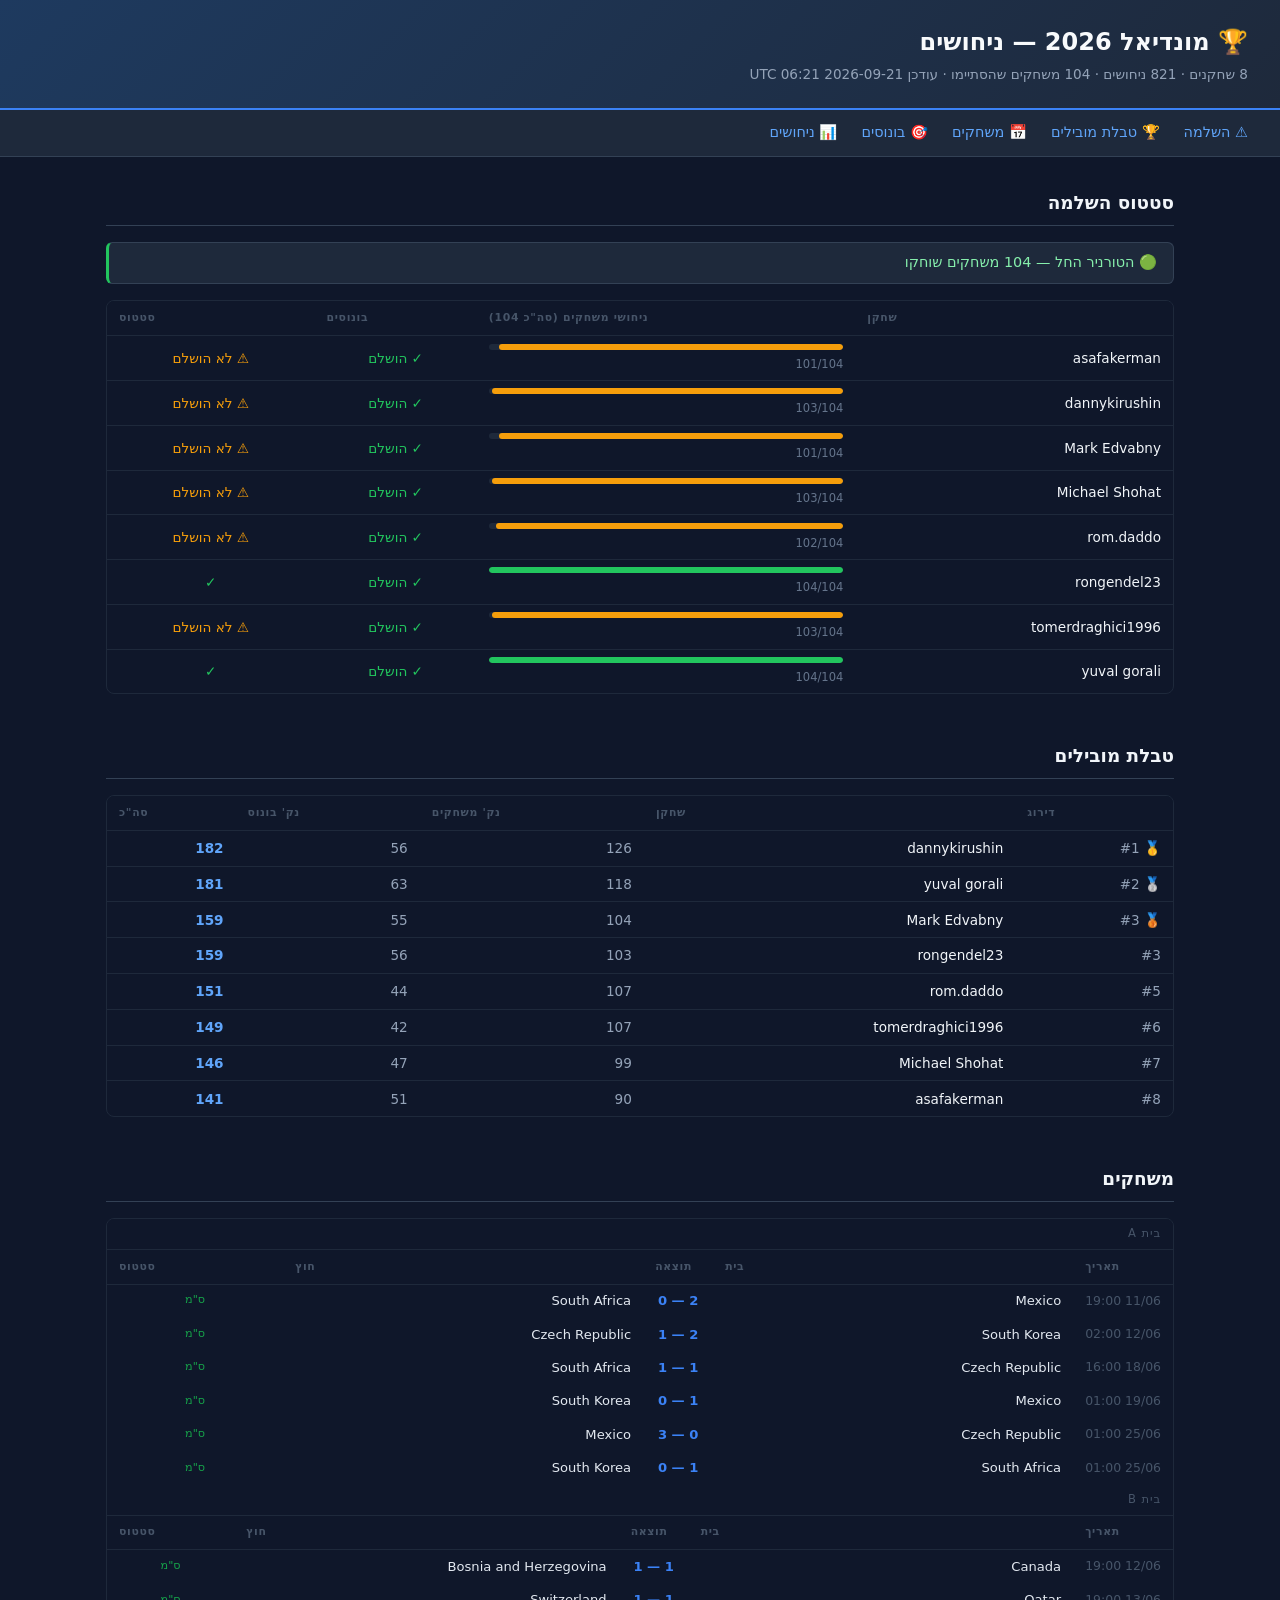
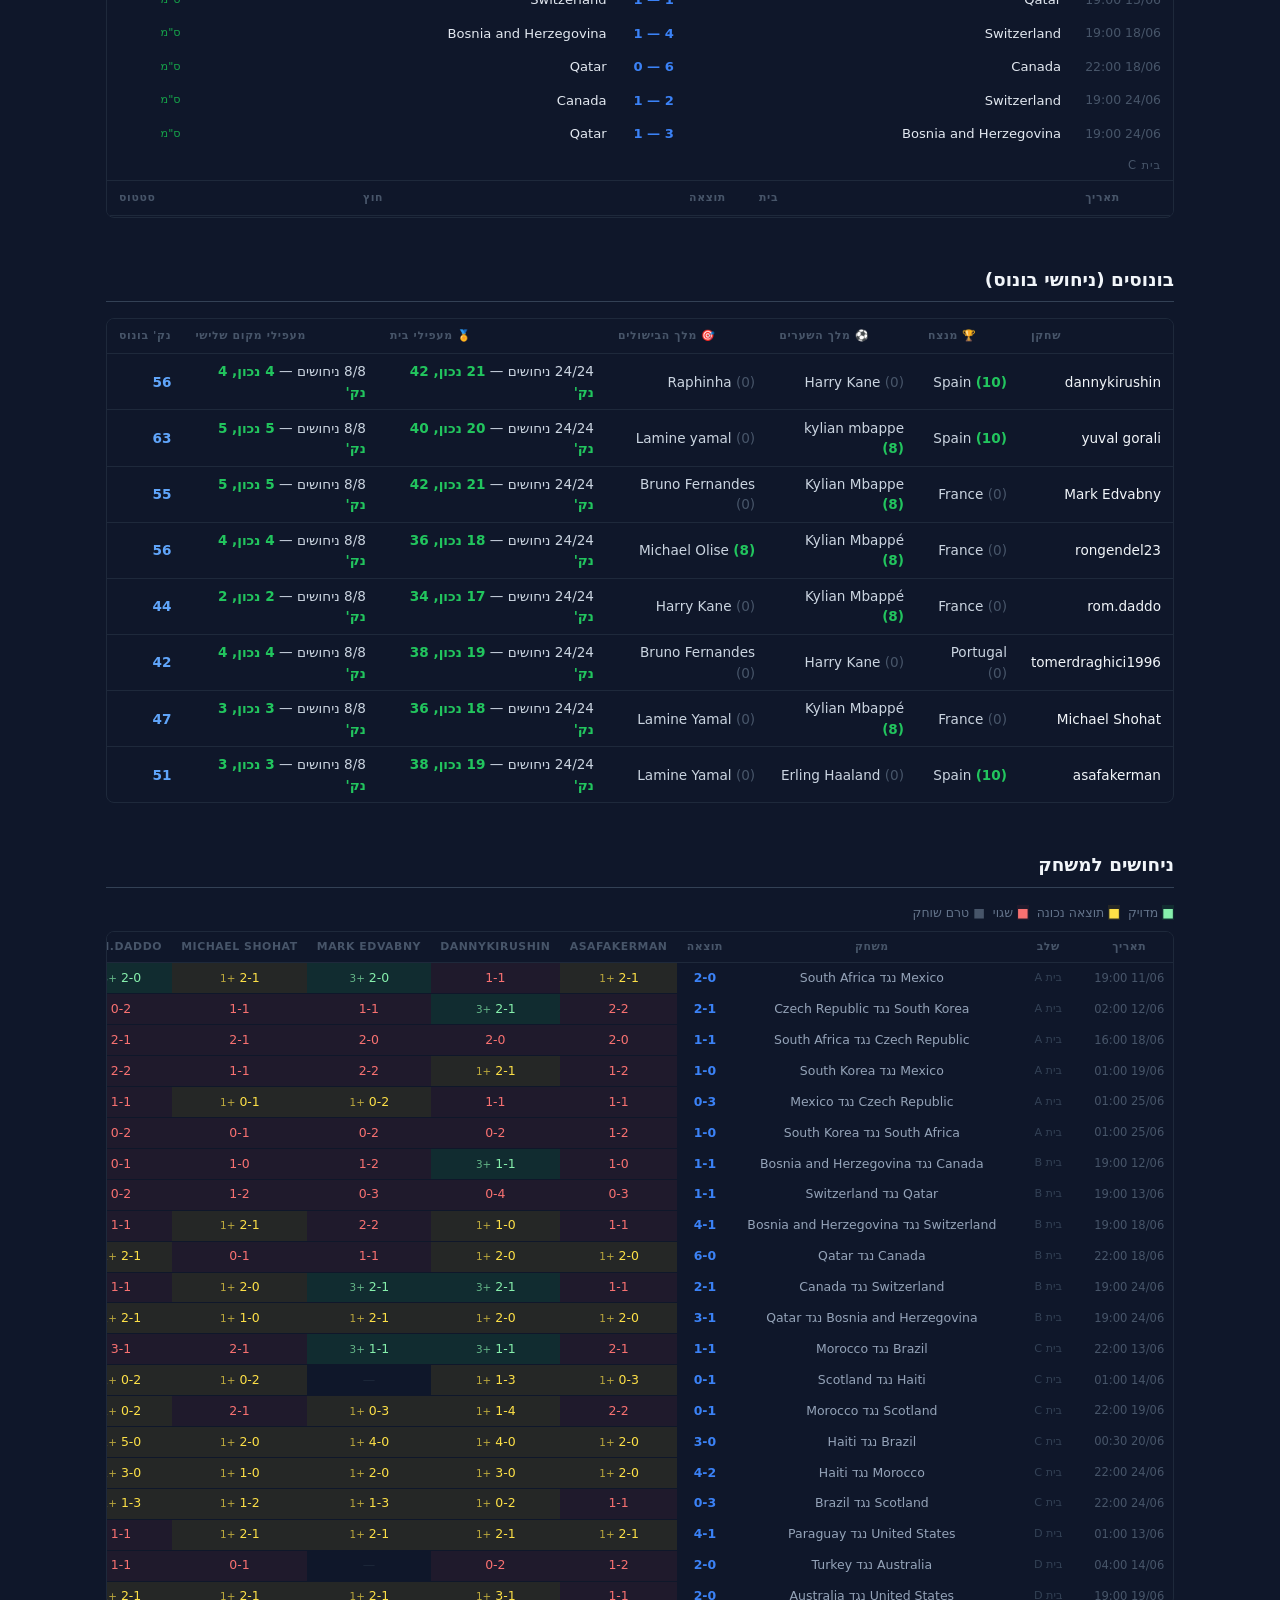
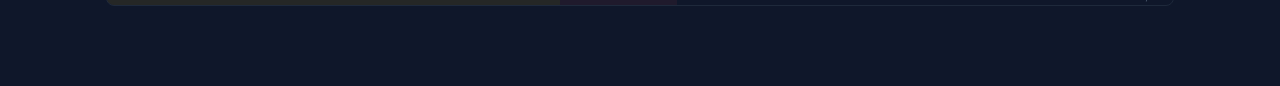
==== commit 8acba4f7: "Update WCP backup page" ====
--- a/wcp-backup/index.html
+++ b/wcp-backup/index.html
@@ -3,7 +3,7 @@
 <head>
 <meta charset="UTF-8">
 <meta name="viewport" content="width=device-width, initial-scale=1">
-<title>מונדיאל 2026 — 2026-09-21 01:06 UTC</title>
+<title>מונדיאל 2026 — 2026-09-21 06:21 UTC</title>
 <style>
   * { box-sizing: border-box; margin: 0; padding: 0; }
   body { font-family: system-ui, -apple-system, sans-serif; background: #0f172a; color: #e2e8f0; line-height: 1.5; }
@@ -86,7 +86,7 @@
 <body>
 <header>
 <h1>🏆 מונדיאל 2026 — ניחושים</h1>
-<p>8 שחקנים · 821 ניחושים · 104 משחקים שהסתיימו · עודכן 2026-09-21 01:06 UTC</p>
+<p>8 שחקנים · 821 ניחושים · 104 משחקים שהסתיימו · עודכן 2026-09-21 06:21 UTC</p>
 </header>
 <nav>
 <a href="#completion">⚠️ השלמה</a>
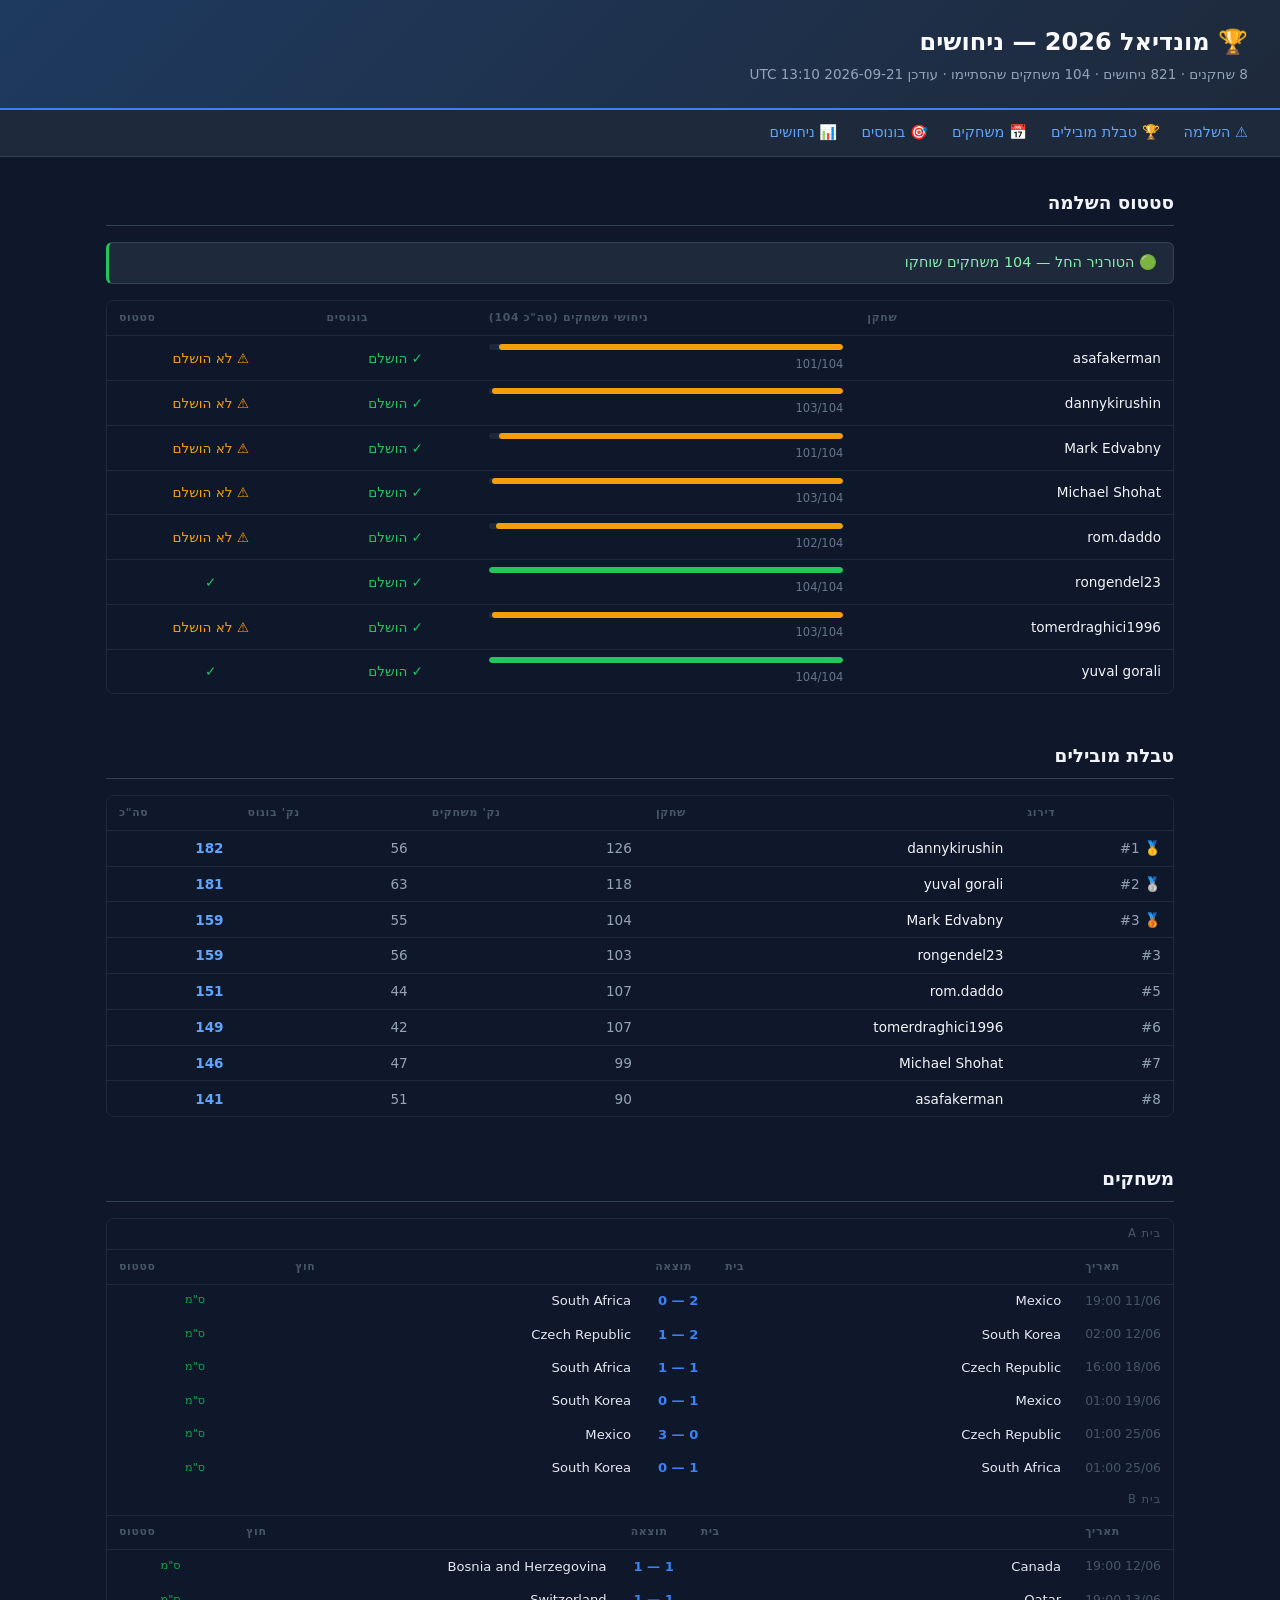
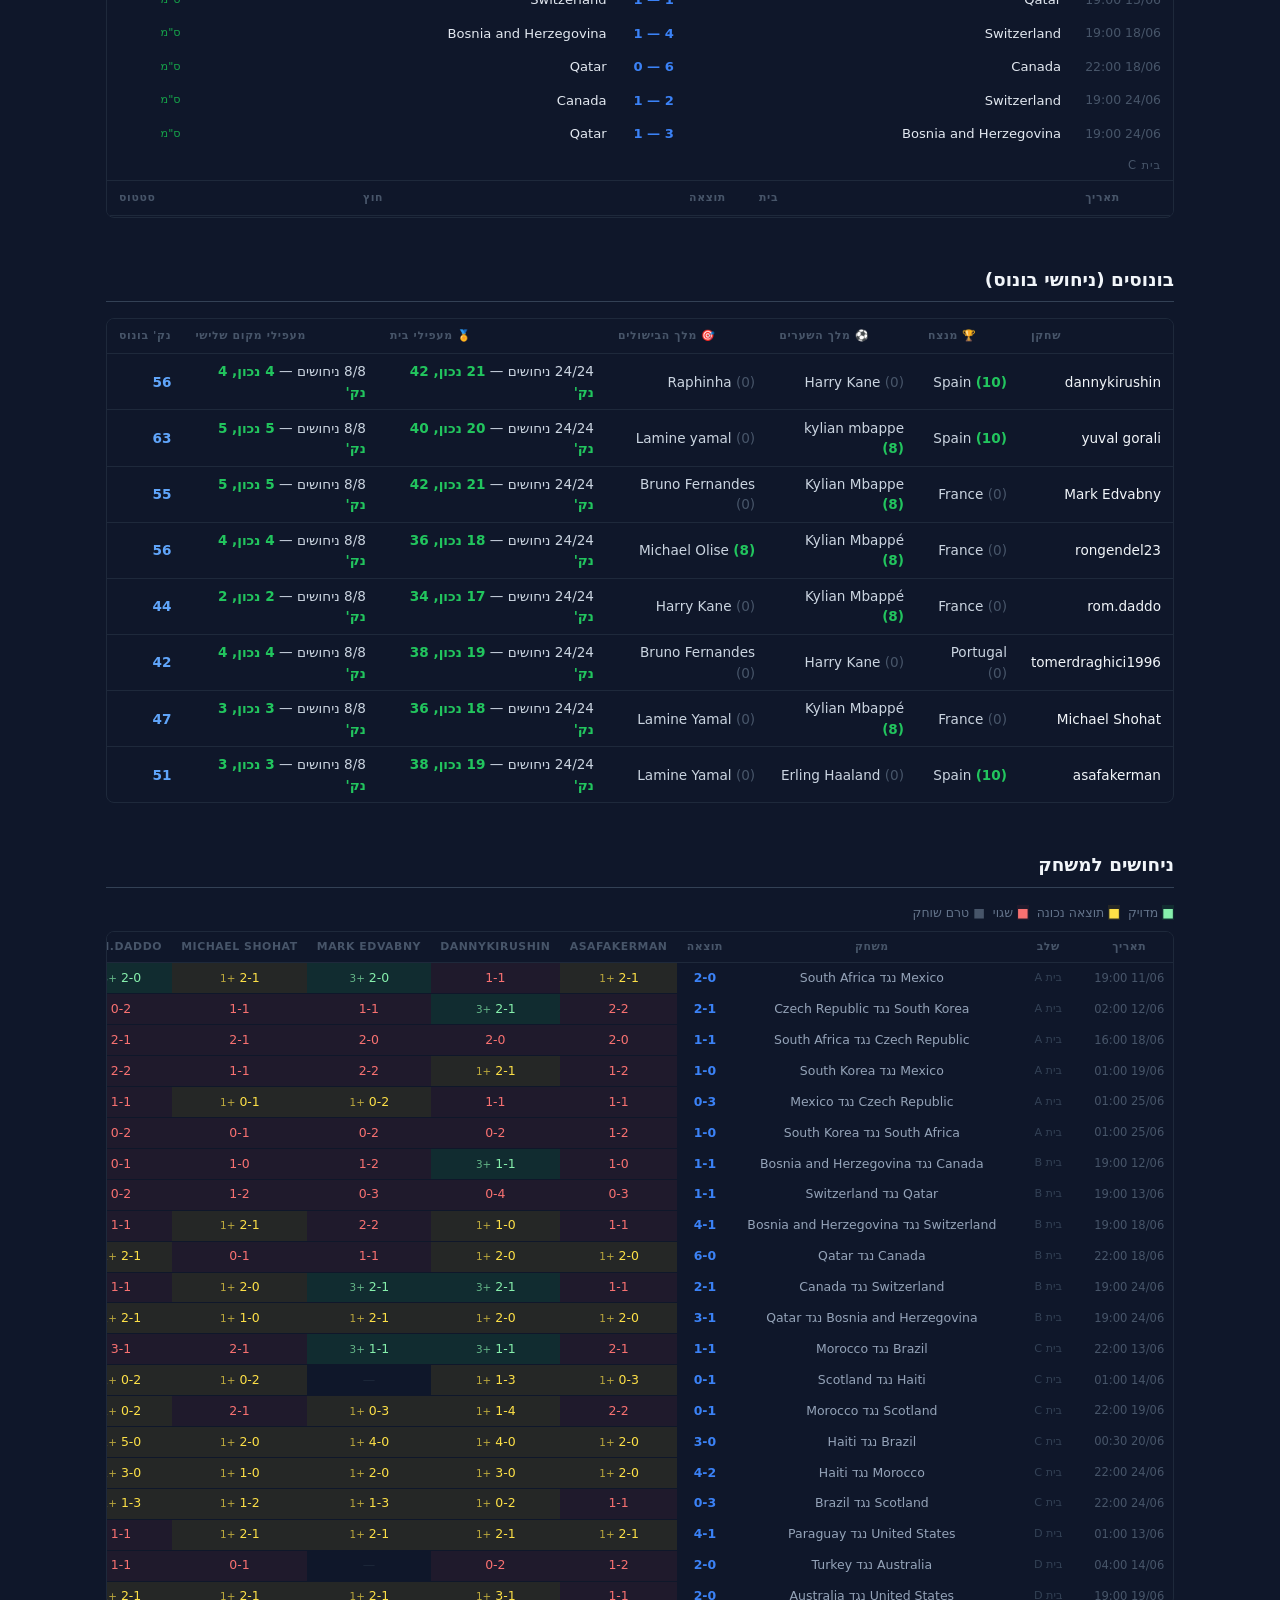
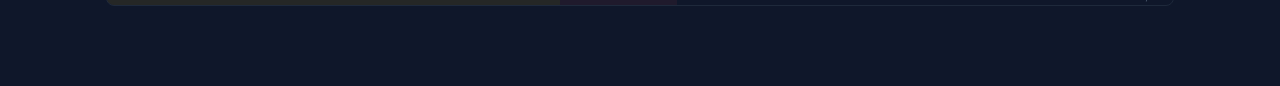
==== commit 90f17cfc: "Update WCP backup page" ====
--- a/wcp-backup/index.html
+++ b/wcp-backup/index.html
@@ -3,7 +3,7 @@
 <head>
 <meta charset="UTF-8">
 <meta name="viewport" content="width=device-width, initial-scale=1">
-<title>מונדיאל 2026 — 2026-09-21 06:21 UTC</title>
+<title>מונדיאל 2026 — 2026-09-21 13:10 UTC</title>
 <style>
   * { box-sizing: border-box; margin: 0; padding: 0; }
   body { font-family: system-ui, -apple-system, sans-serif; background: #0f172a; color: #e2e8f0; line-height: 1.5; }
@@ -86,7 +86,7 @@
 <body>
 <header>
 <h1>🏆 מונדיאל 2026 — ניחושים</h1>
-<p>8 שחקנים · 821 ניחושים · 104 משחקים שהסתיימו · עודכן 2026-09-21 06:21 UTC</p>
+<p>8 שחקנים · 821 ניחושים · 104 משחקים שהסתיימו · עודכן 2026-09-21 13:10 UTC</p>
 </header>
 <nav>
 <a href="#completion">⚠️ השלמה</a>
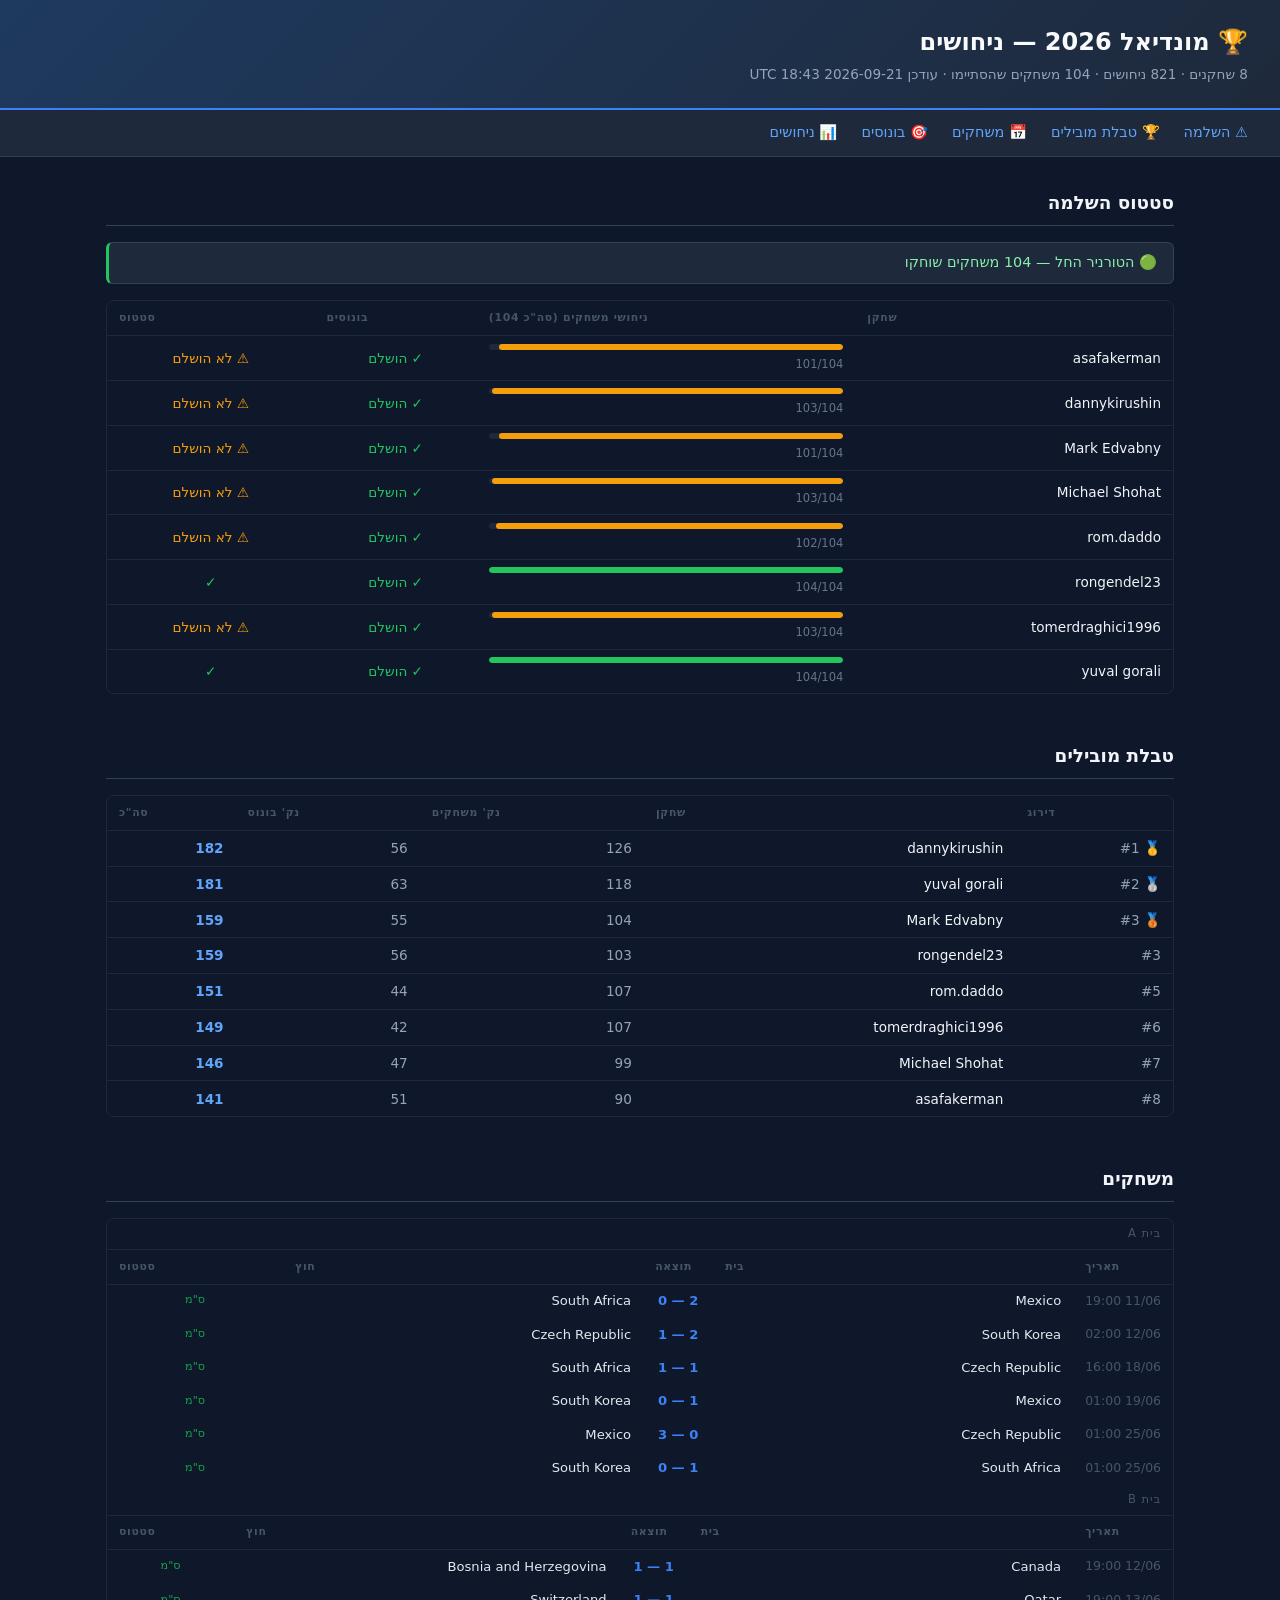
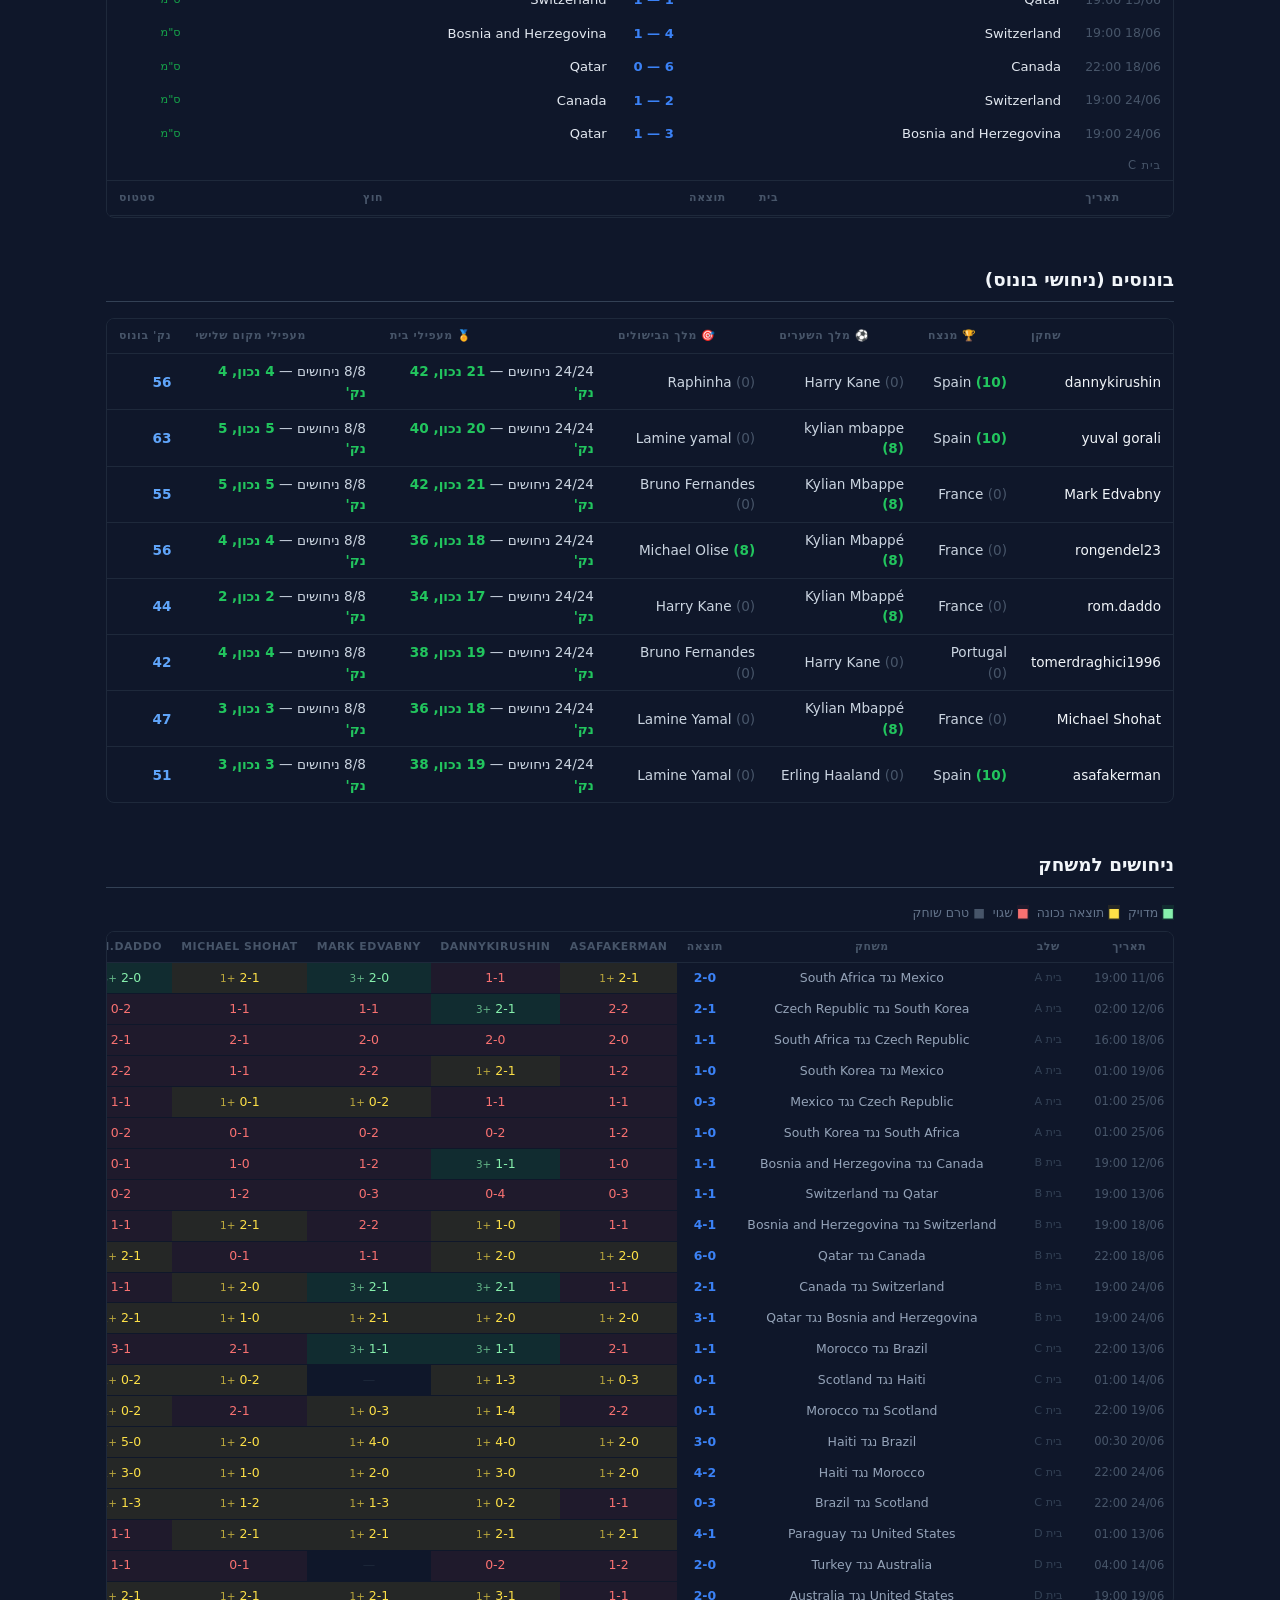
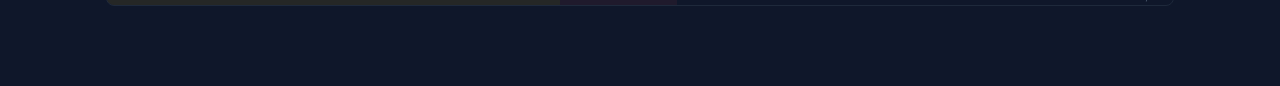
==== commit 700e6c04: "Update WCP backup page" ====
--- a/wcp-backup/index.html
+++ b/wcp-backup/index.html
@@ -3,7 +3,7 @@
 <head>
 <meta charset="UTF-8">
 <meta name="viewport" content="width=device-width, initial-scale=1">
-<title>מונדיאל 2026 — 2026-09-21 13:10 UTC</title>
+<title>מונדיאל 2026 — 2026-09-21 18:43 UTC</title>
 <style>
   * { box-sizing: border-box; margin: 0; padding: 0; }
   body { font-family: system-ui, -apple-system, sans-serif; background: #0f172a; color: #e2e8f0; line-height: 1.5; }
@@ -86,7 +86,7 @@
 <body>
 <header>
 <h1>🏆 מונדיאל 2026 — ניחושים</h1>
-<p>8 שחקנים · 821 ניחושים · 104 משחקים שהסתיימו · עודכן 2026-09-21 13:10 UTC</p>
+<p>8 שחקנים · 821 ניחושים · 104 משחקים שהסתיימו · עודכן 2026-09-21 18:43 UTC</p>
 </header>
 <nav>
 <a href="#completion">⚠️ השלמה</a>
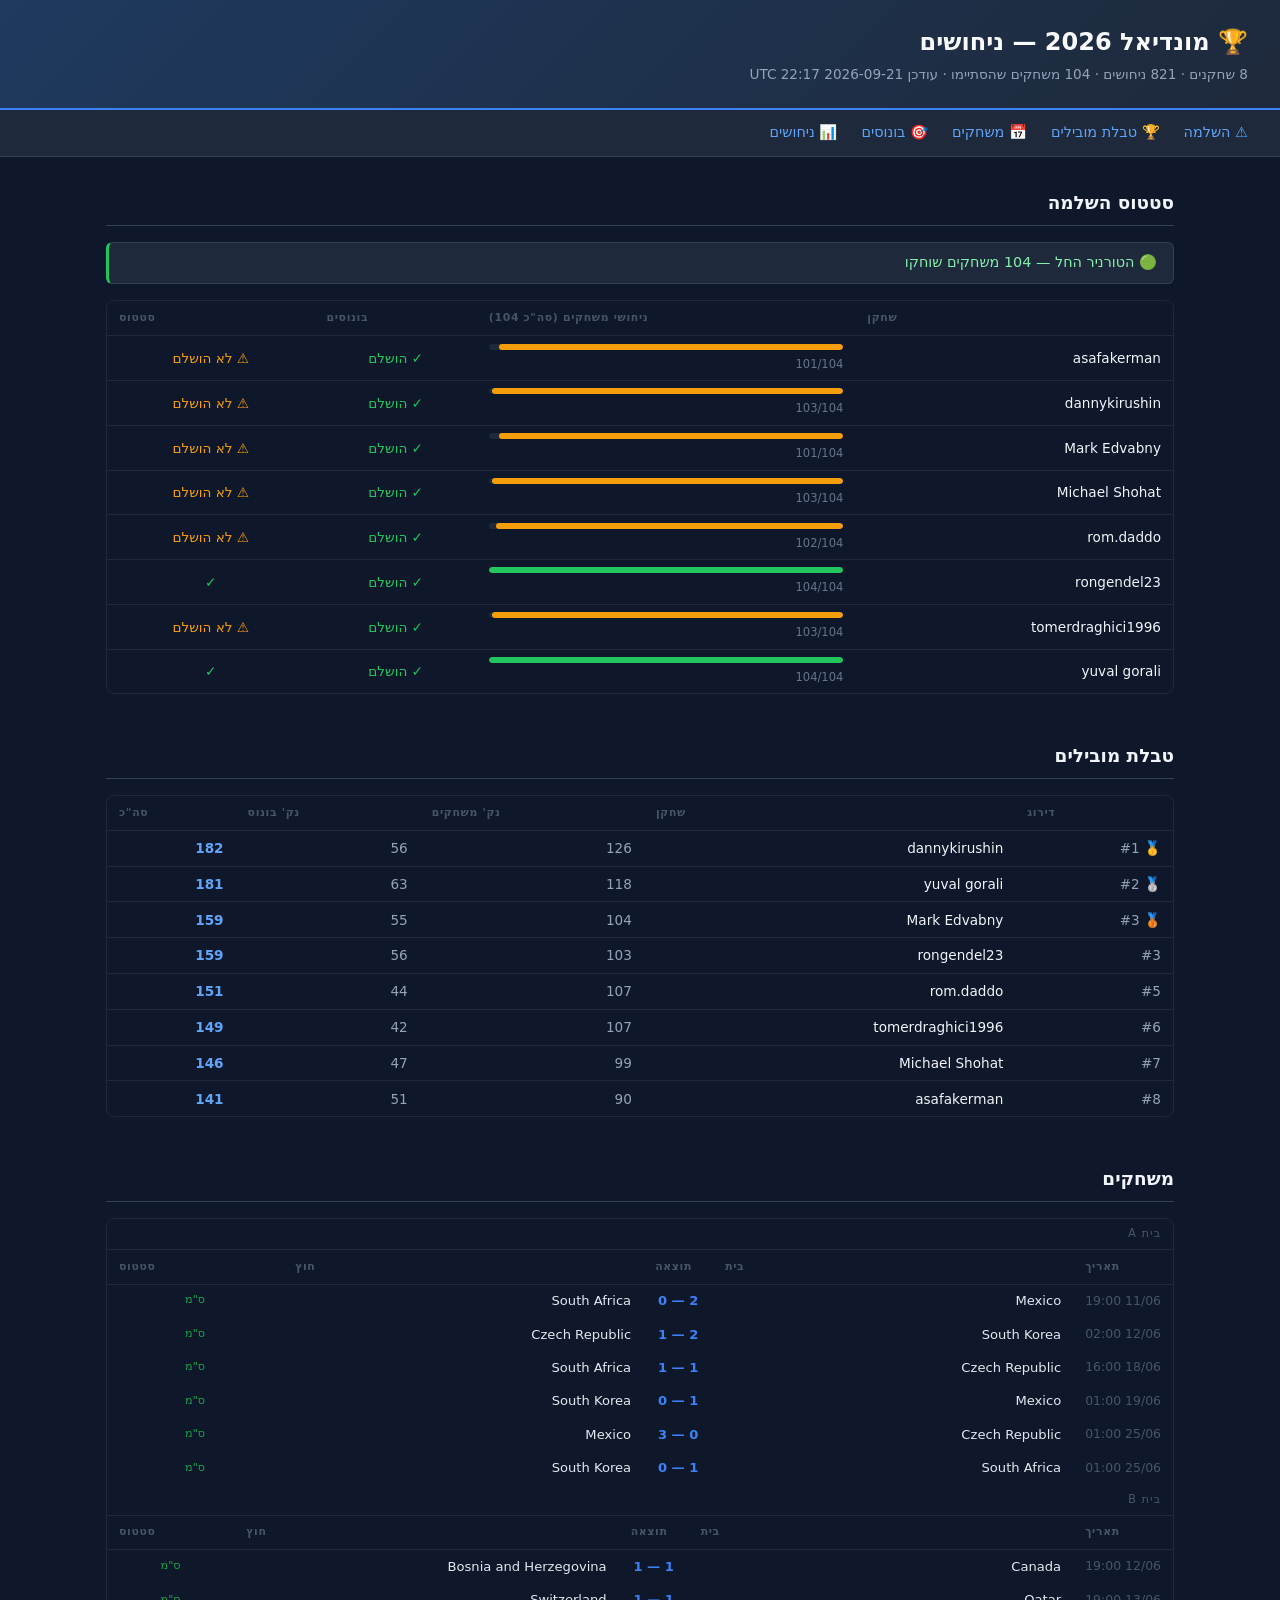
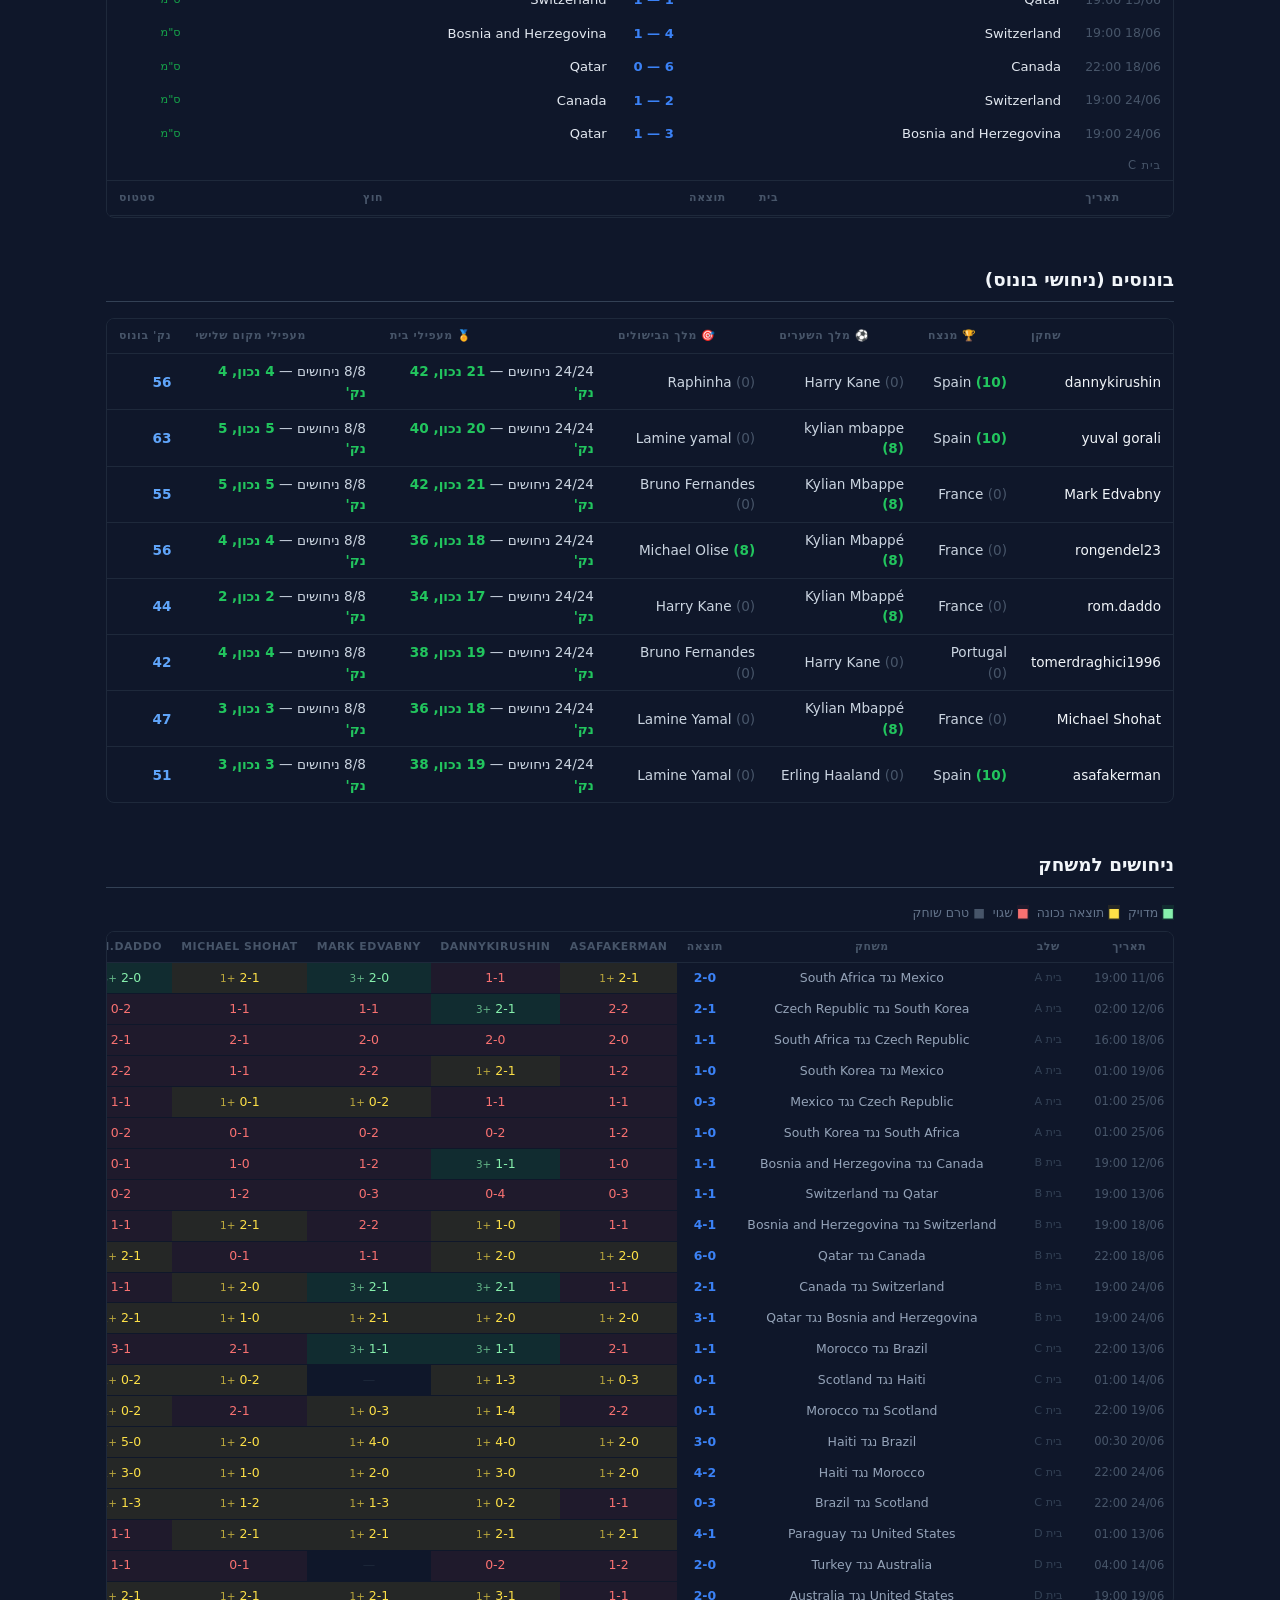
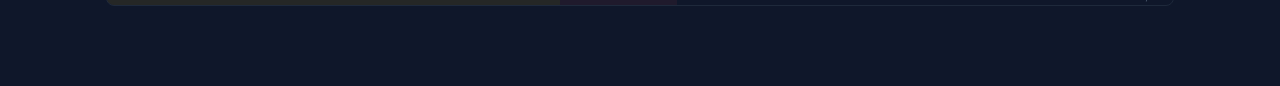
==== commit 4ac90470: "Update WCP backup page" ====
--- a/wcp-backup/index.html
+++ b/wcp-backup/index.html
@@ -3,7 +3,7 @@
 <head>
 <meta charset="UTF-8">
 <meta name="viewport" content="width=device-width, initial-scale=1">
-<title>מונדיאל 2026 — 2026-09-21 18:43 UTC</title>
+<title>מונדיאל 2026 — 2026-09-21 22:17 UTC</title>
 <style>
   * { box-sizing: border-box; margin: 0; padding: 0; }
   body { font-family: system-ui, -apple-system, sans-serif; background: #0f172a; color: #e2e8f0; line-height: 1.5; }
@@ -86,7 +86,7 @@
 <body>
 <header>
 <h1>🏆 מונדיאל 2026 — ניחושים</h1>
-<p>8 שחקנים · 821 ניחושים · 104 משחקים שהסתיימו · עודכן 2026-09-21 18:43 UTC</p>
+<p>8 שחקנים · 821 ניחושים · 104 משחקים שהסתיימו · עודכן 2026-09-21 22:17 UTC</p>
 </header>
 <nav>
 <a href="#completion">⚠️ השלמה</a>
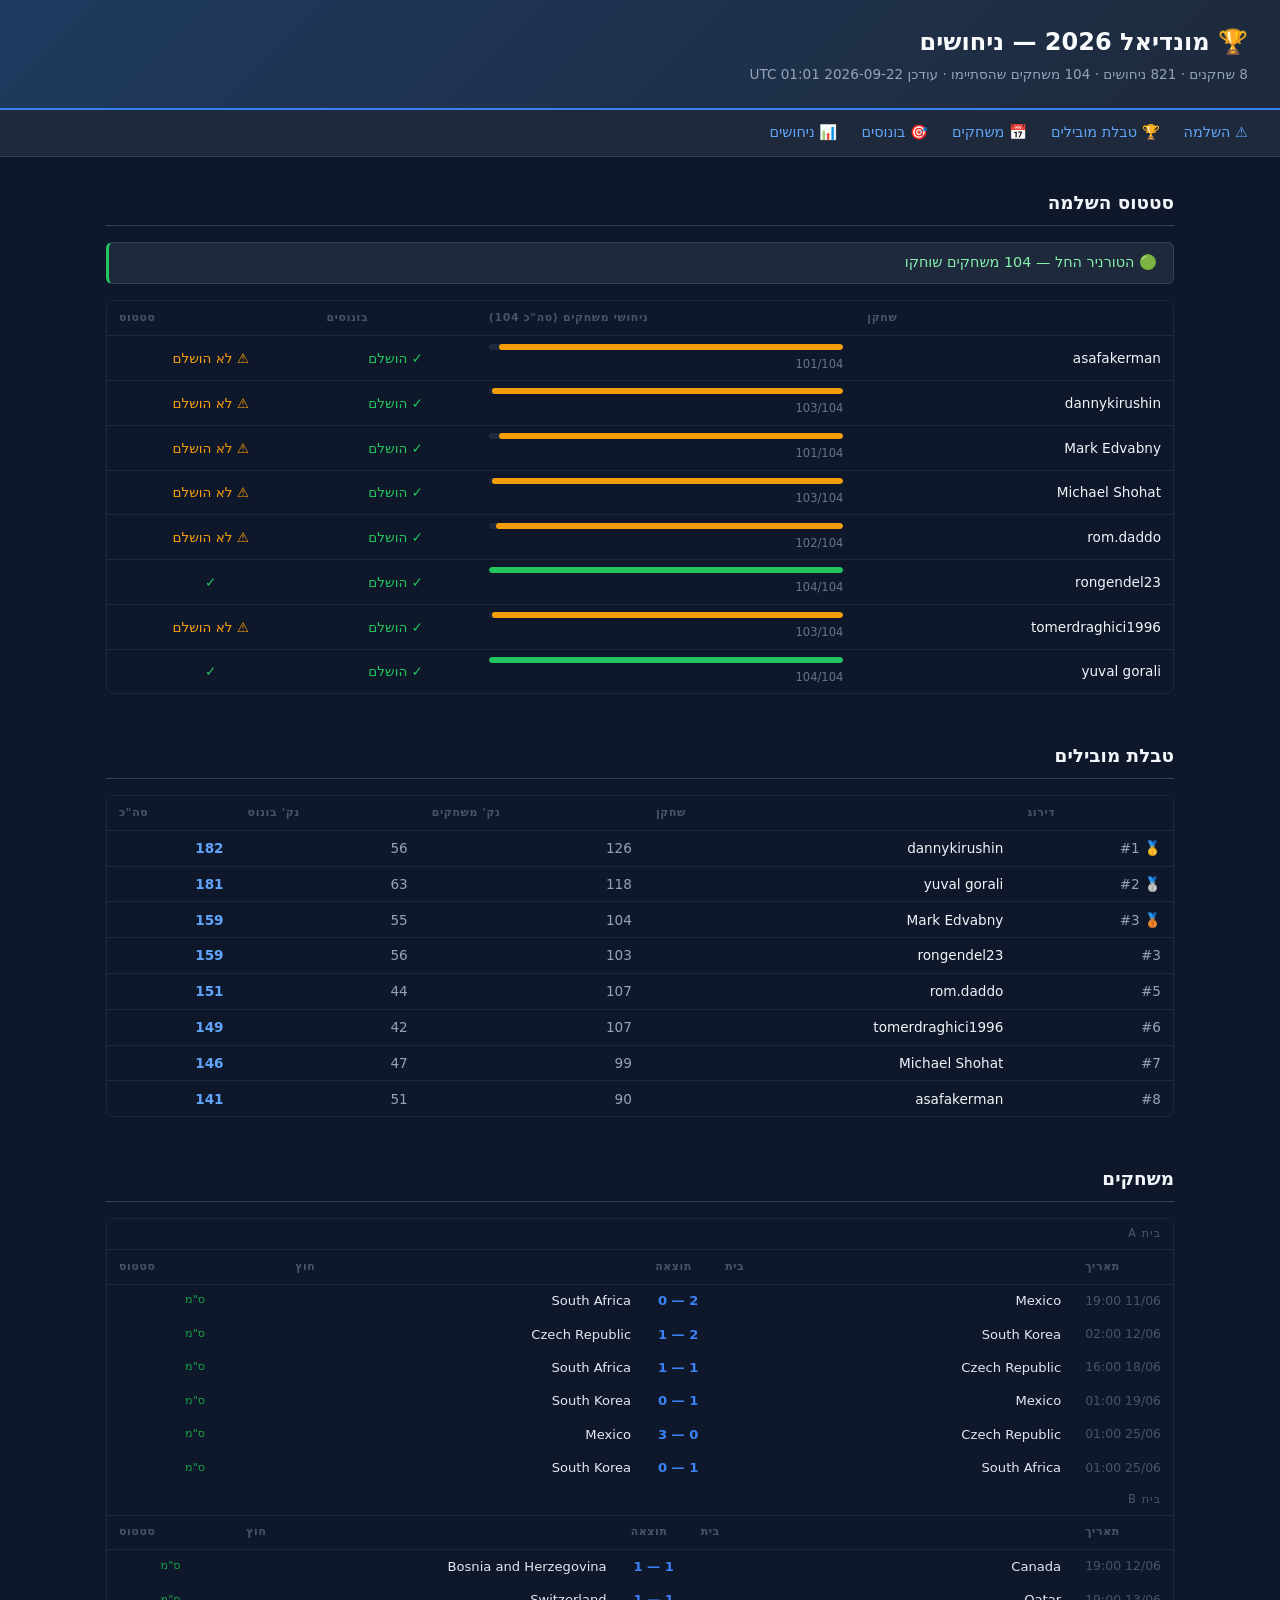
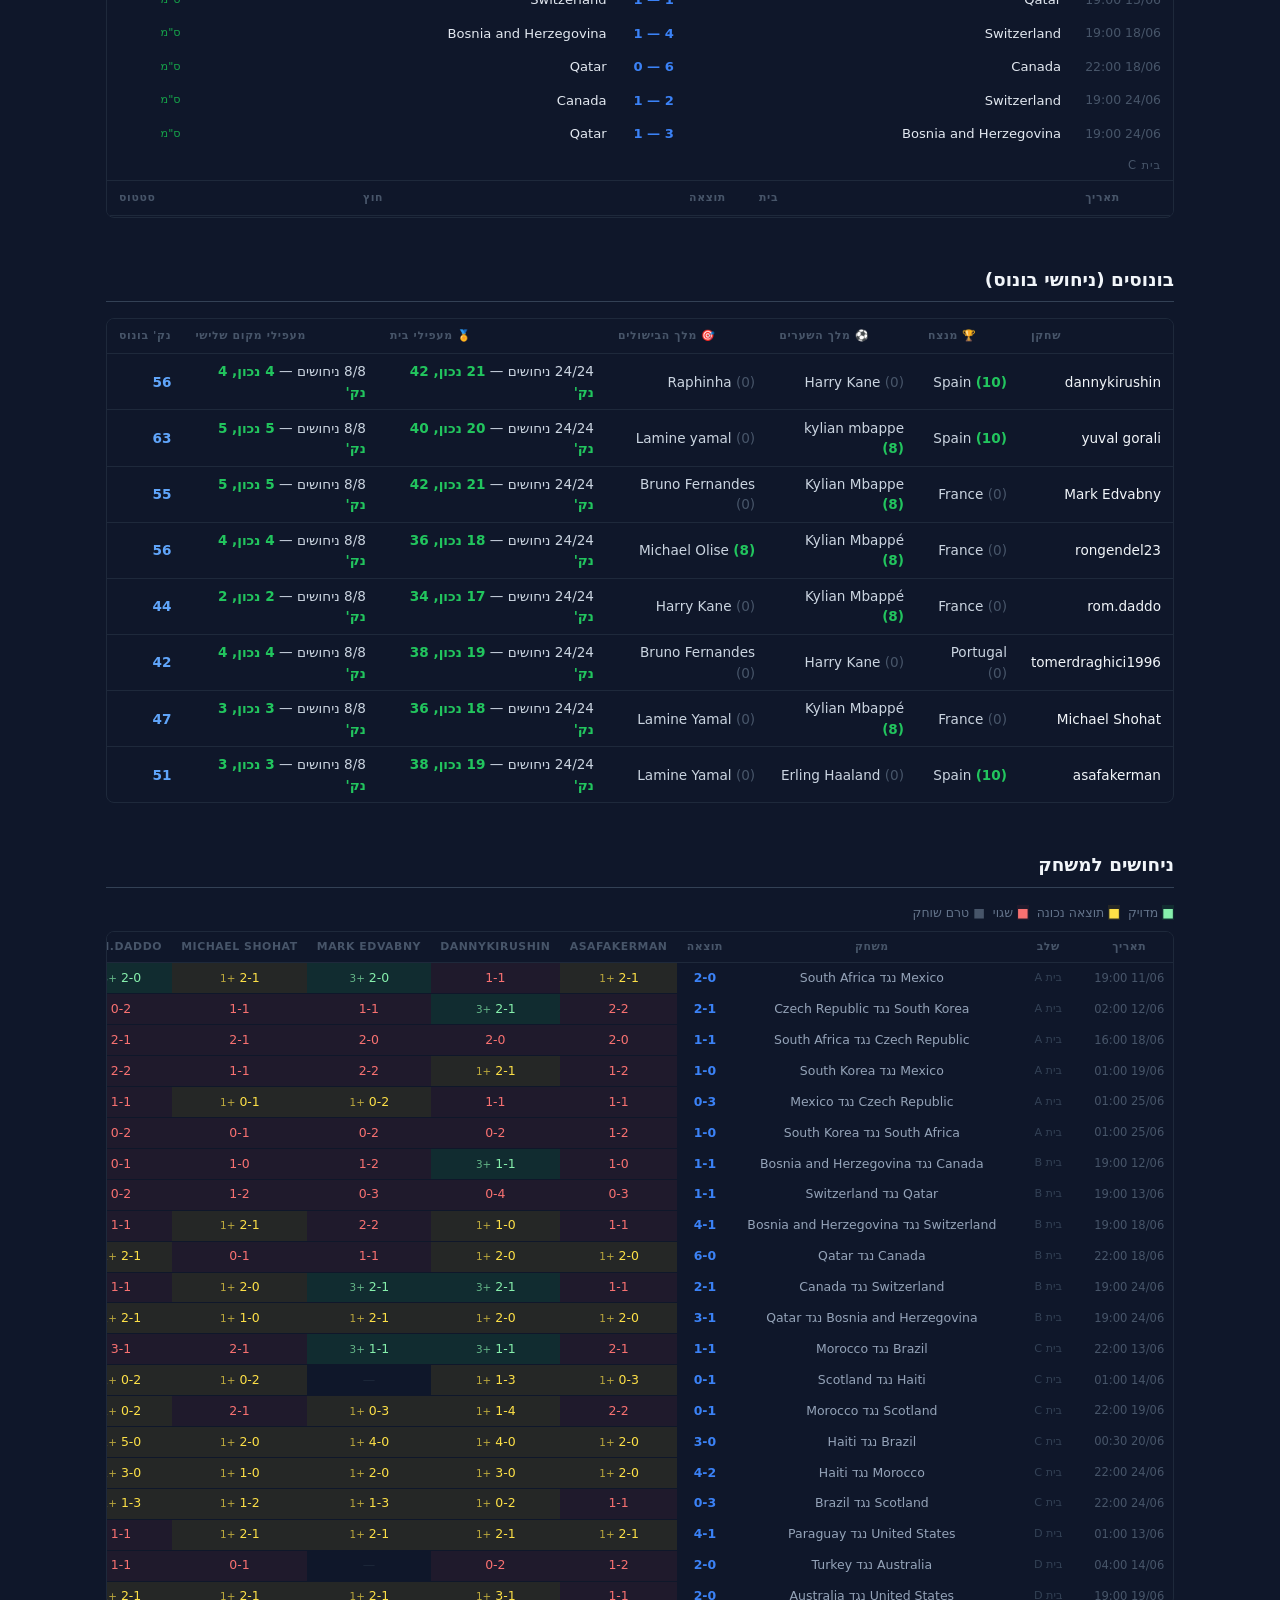
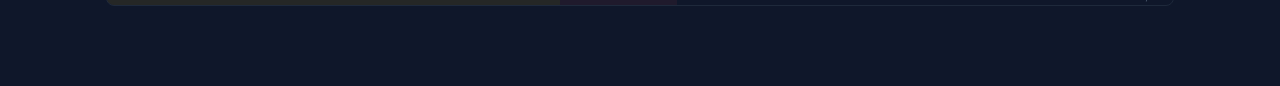
==== commit 932d3fee: "Update WCP backup page" ====
--- a/wcp-backup/index.html
+++ b/wcp-backup/index.html
@@ -3,7 +3,7 @@
 <head>
 <meta charset="UTF-8">
 <meta name="viewport" content="width=device-width, initial-scale=1">
-<title>מונדיאל 2026 — 2026-09-21 22:17 UTC</title>
+<title>מונדיאל 2026 — 2026-09-22 01:01 UTC</title>
 <style>
   * { box-sizing: border-box; margin: 0; padding: 0; }
   body { font-family: system-ui, -apple-system, sans-serif; background: #0f172a; color: #e2e8f0; line-height: 1.5; }
@@ -86,7 +86,7 @@
 <body>
 <header>
 <h1>🏆 מונדיאל 2026 — ניחושים</h1>
-<p>8 שחקנים · 821 ניחושים · 104 משחקים שהסתיימו · עודכן 2026-09-21 22:17 UTC</p>
+<p>8 שחקנים · 821 ניחושים · 104 משחקים שהסתיימו · עודכן 2026-09-22 01:01 UTC</p>
 </header>
 <nav>
 <a href="#completion">⚠️ השלמה</a>
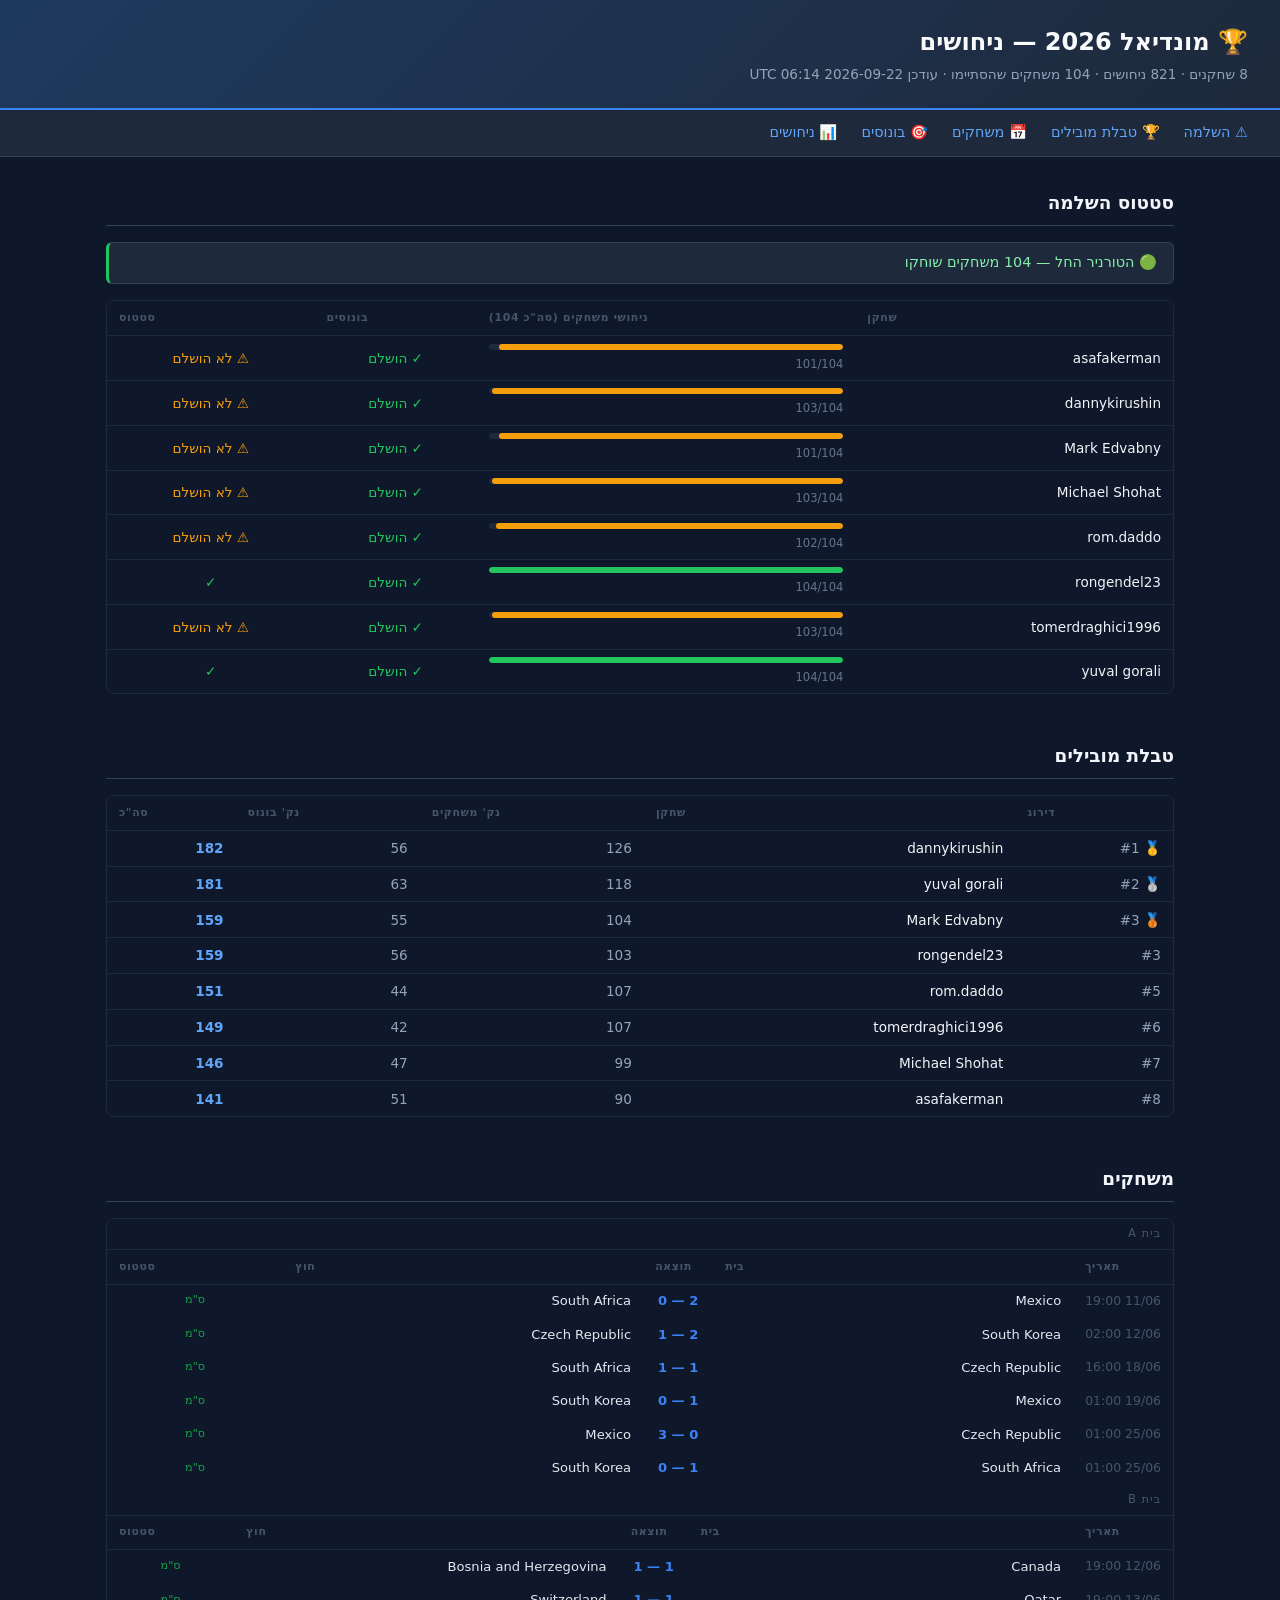
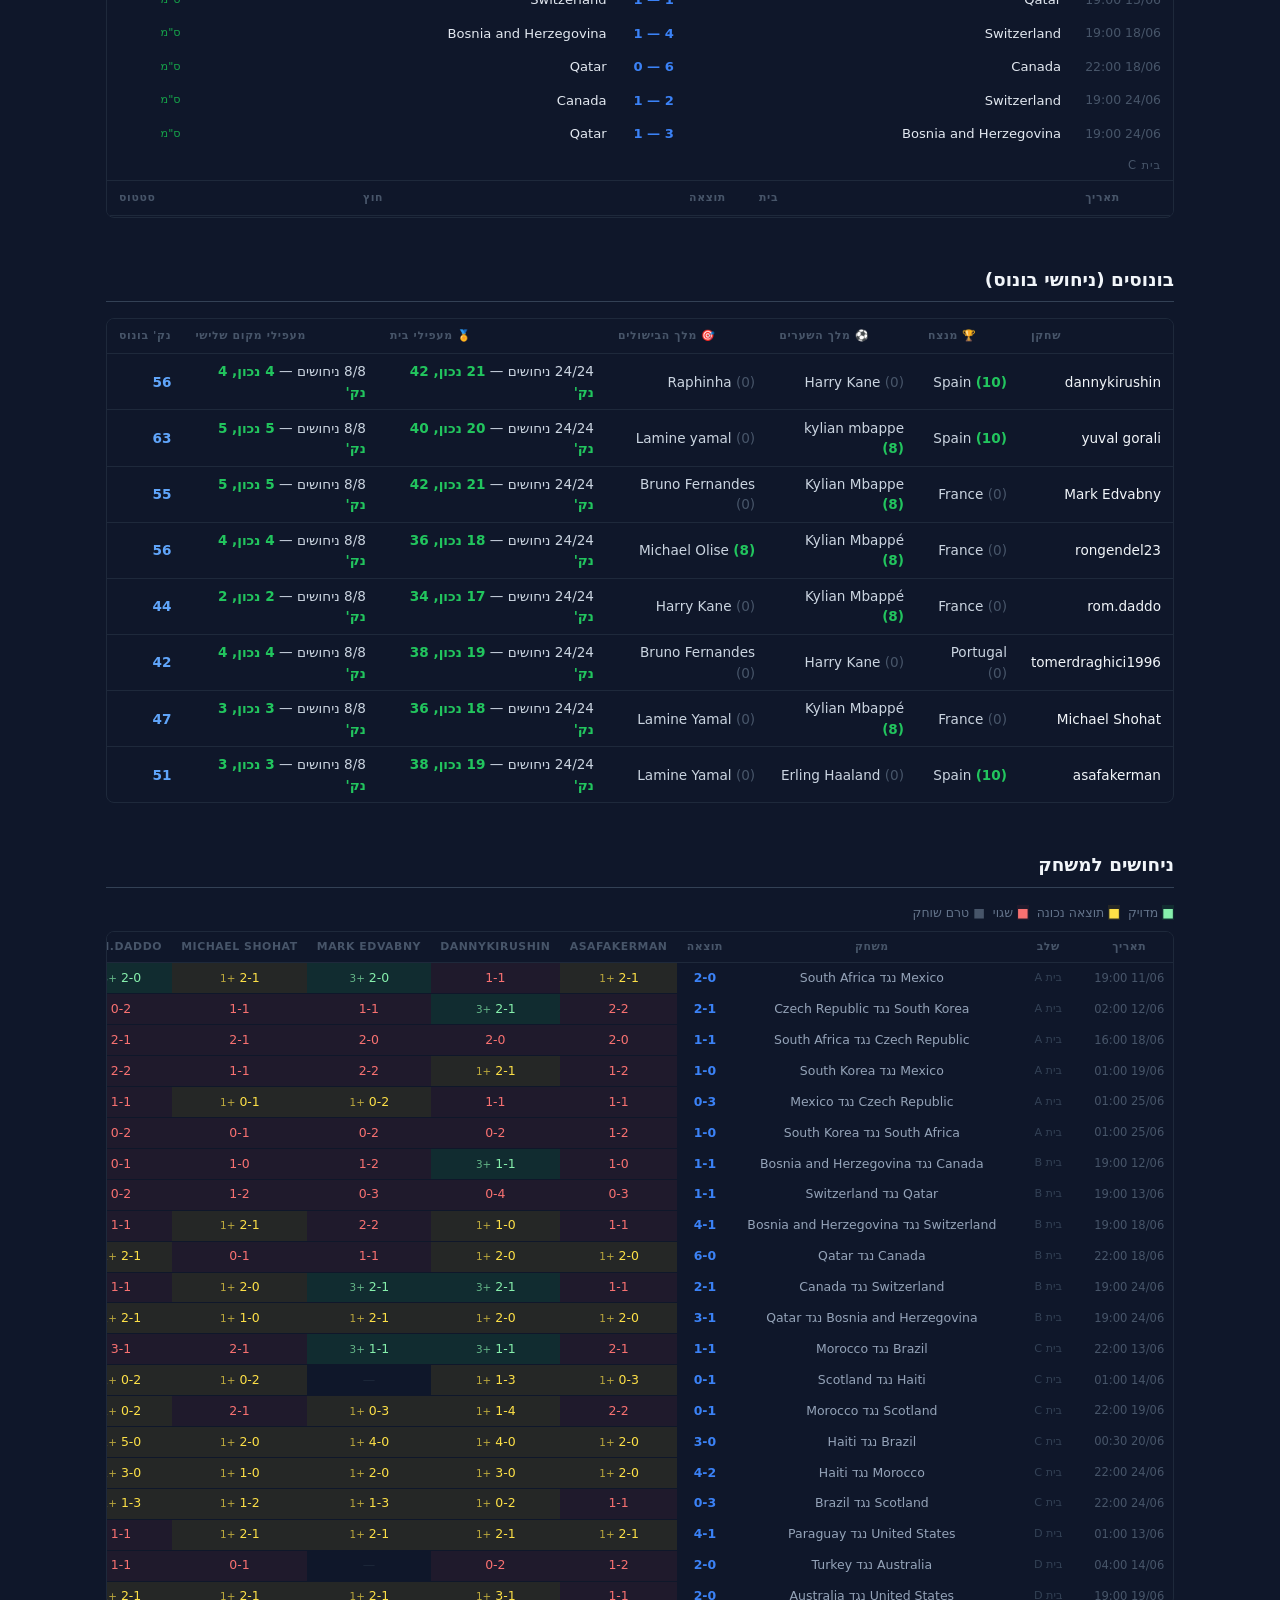
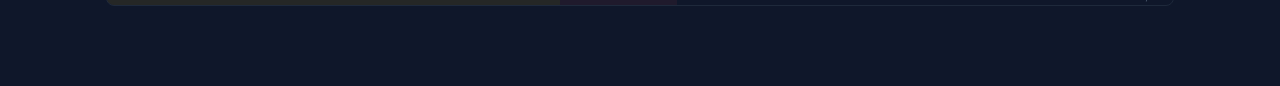
==== commit 232185c1: "Update WCP backup page" ====
--- a/wcp-backup/index.html
+++ b/wcp-backup/index.html
@@ -3,7 +3,7 @@
 <head>
 <meta charset="UTF-8">
 <meta name="viewport" content="width=device-width, initial-scale=1">
-<title>מונדיאל 2026 — 2026-09-22 01:01 UTC</title>
+<title>מונדיאל 2026 — 2026-09-22 06:14 UTC</title>
 <style>
   * { box-sizing: border-box; margin: 0; padding: 0; }
   body { font-family: system-ui, -apple-system, sans-serif; background: #0f172a; color: #e2e8f0; line-height: 1.5; }
@@ -86,7 +86,7 @@
 <body>
 <header>
 <h1>🏆 מונדיאל 2026 — ניחושים</h1>
-<p>8 שחקנים · 821 ניחושים · 104 משחקים שהסתיימו · עודכן 2026-09-22 01:01 UTC</p>
+<p>8 שחקנים · 821 ניחושים · 104 משחקים שהסתיימו · עודכן 2026-09-22 06:14 UTC</p>
 </header>
 <nav>
 <a href="#completion">⚠️ השלמה</a>
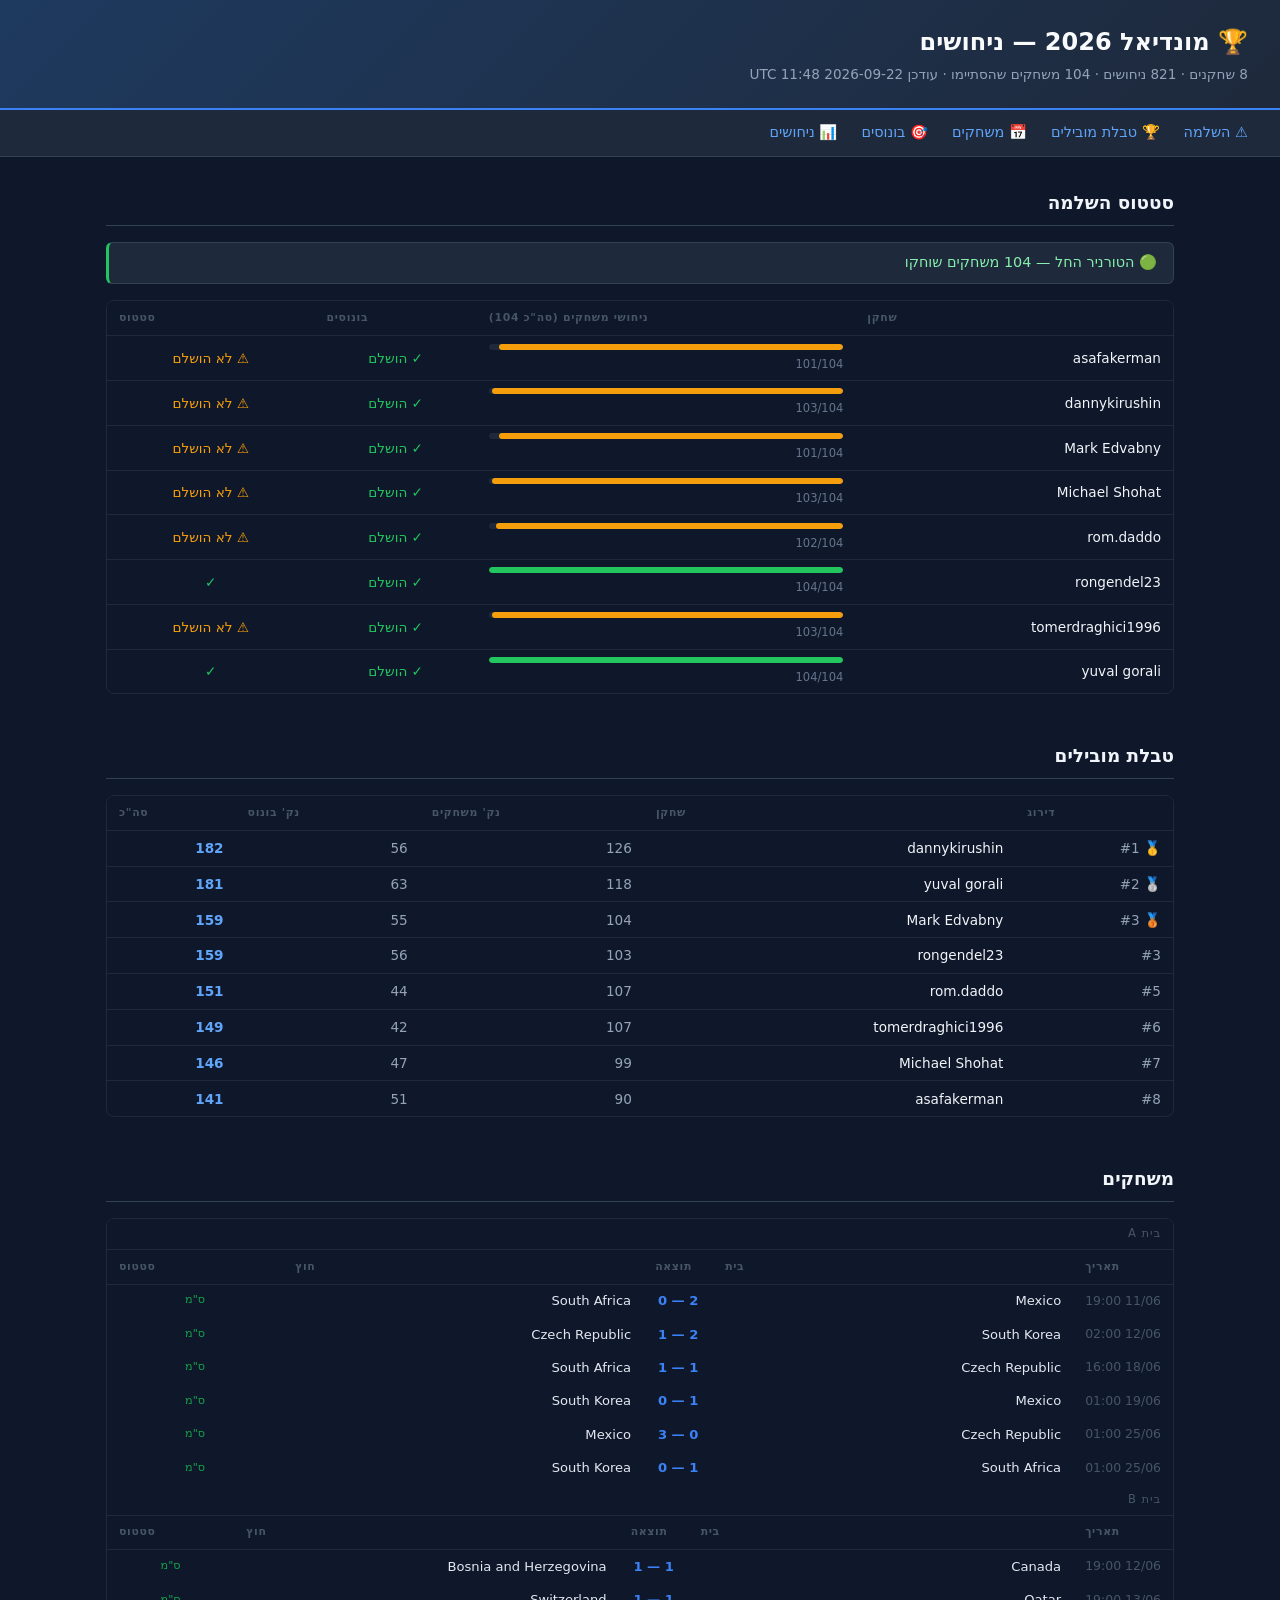
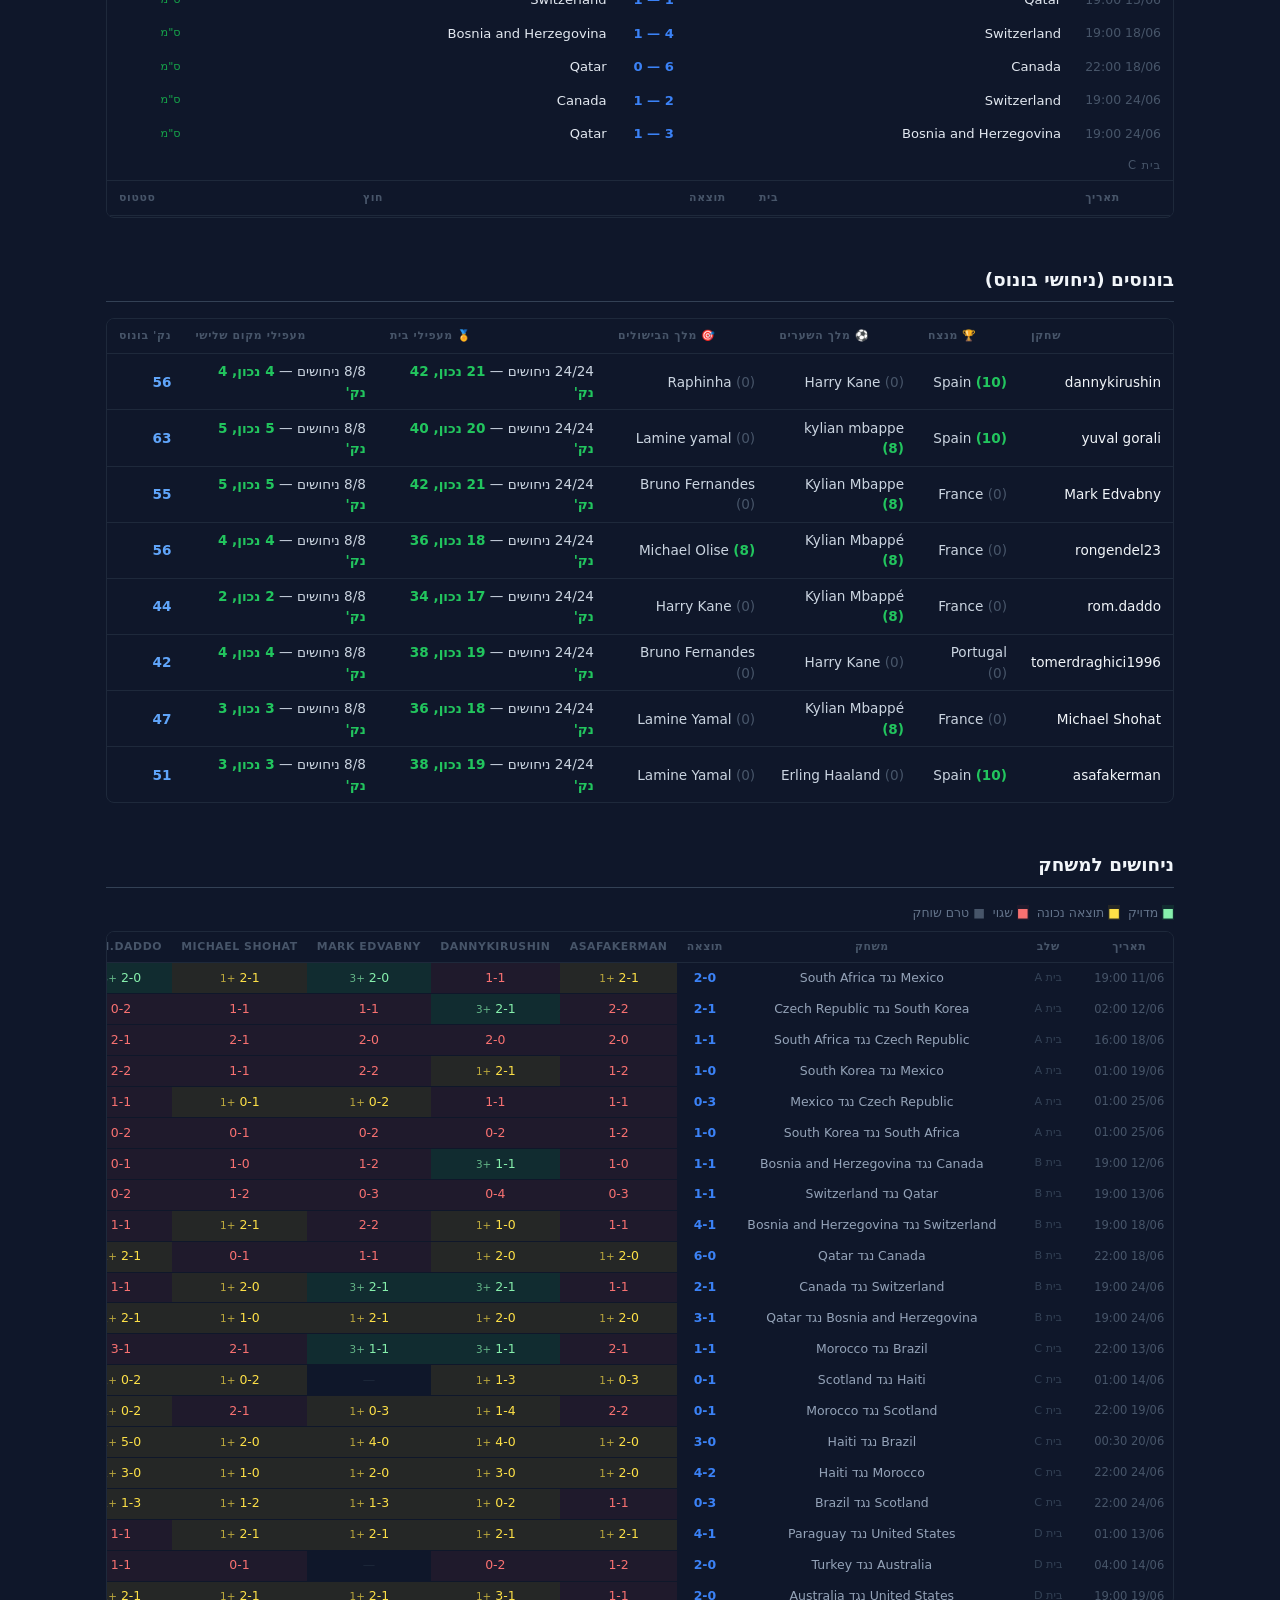
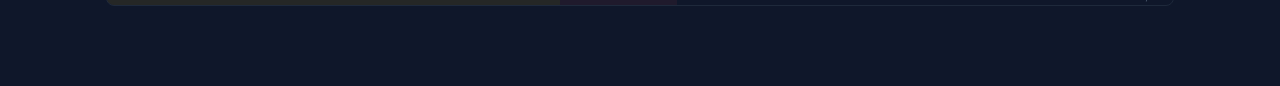
==== commit 7e005ebb: "Update WCP backup page" ====
--- a/wcp-backup/index.html
+++ b/wcp-backup/index.html
@@ -3,7 +3,7 @@
 <head>
 <meta charset="UTF-8">
 <meta name="viewport" content="width=device-width, initial-scale=1">
-<title>מונדיאל 2026 — 2026-09-22 06:14 UTC</title>
+<title>מונדיאל 2026 — 2026-09-22 11:48 UTC</title>
 <style>
   * { box-sizing: border-box; margin: 0; padding: 0; }
   body { font-family: system-ui, -apple-system, sans-serif; background: #0f172a; color: #e2e8f0; line-height: 1.5; }
@@ -86,7 +86,7 @@
 <body>
 <header>
 <h1>🏆 מונדיאל 2026 — ניחושים</h1>
-<p>8 שחקנים · 821 ניחושים · 104 משחקים שהסתיימו · עודכן 2026-09-22 06:14 UTC</p>
+<p>8 שחקנים · 821 ניחושים · 104 משחקים שהסתיימו · עודכן 2026-09-22 11:48 UTC</p>
 </header>
 <nav>
 <a href="#completion">⚠️ השלמה</a>
